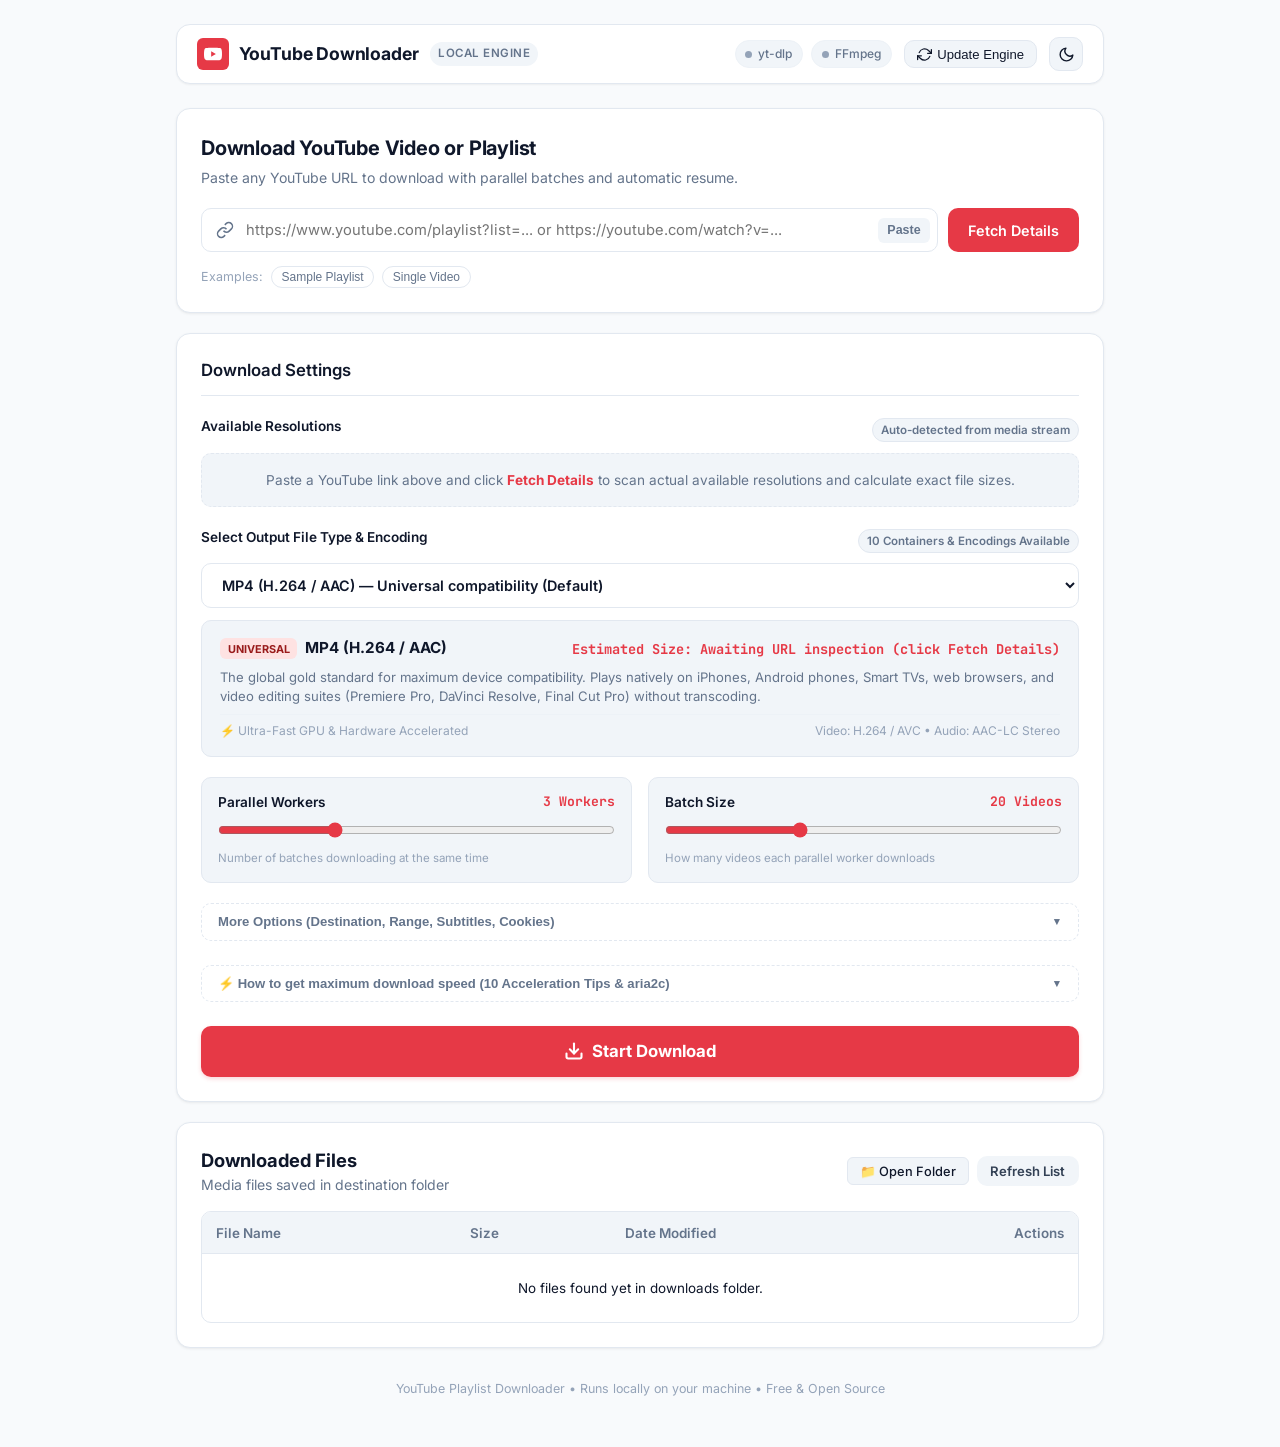
==== static/index.html @ ac8418f1 "feat: add desktop launcher, Windows & Linux packaging, and GitHub Actions multi-platform CI/CD" ====
<!DOCTYPE html>
<html lang="en" data-theme="light">
<head>
  <meta charset="UTF-8">
  <meta name="viewport" content="width=device-width, initial-scale=1.0">
  <title>YouTube Downloader</title>
  <link rel="preconnect" href="https://fonts.googleapis.com">
  <link rel="preconnect" href="https://fonts.gstatic.com" crossorigin>
  <link href="https://fonts.googleapis.com/css2?family=Inter:wght@400;500;600;700&family=JetBrains+Mono:wght@400;500&display=swap" rel="stylesheet">
  <link rel="stylesheet" href="/static/style.css">
  <link rel="icon" type="image/png" href="/static/icon.png">
</head>
<body>
  <div class="site-wrapper">
    <!-- Clean Header -->
    <header class="top-nav">
      <div class="nav-left">
        <a href="/" class="brand-link">
          <span class="brand-badge">
            <svg viewBox="0 0 24 24" width="18" height="18" fill="currentColor">
              <path d="M23.498 6.186a3.016 3.016 0 0 0-2.122-2.136C19.505 3.545 12 3.545 12 3.545s-7.505 0-9.377.505A3.017 3.017 0 0 0 .502 6.186C0 8.07 0 12 0 12s0 3.93.502 5.814a3.016 3.016 0 0 0 2.122 2.136c1.871.505 9.376.505 9.376.505s7.505 0 9.377-.505a3.015 3.015 0 0 0 2.122-2.136C24 15.93 24 12 24 12s0-3.93-.502-5.814zM9.545 15.568V8.432L15.818 12l-6.273 3.568z"/>
            </svg>
          </span>
          <span class="brand-name">YouTube Downloader</span>
        </a>
        <span class="app-tag">Local Engine</span>
      </div>

      <div class="nav-right">
        <!-- Diagnostic Status Badges -->
        <div class="status-group">
          <div class="status-chip" id="ytdlp-chip" title="yt-dlp Engine Status">
            <span class="chip-dot dot-gray" id="ytdlp-dot"></span>
            <span id="ytdlp-label">yt-dlp</span>
          </div>
          <div class="status-chip" id="ffmpeg-chip" title="FFmpeg Media Merger Status">
            <span class="chip-dot dot-gray" id="ffmpeg-dot"></span>
            <span id="ffmpeg-label">FFmpeg</span>
          </div>
          <div class="status-chip hidden" id="aria2c-chip" title="aria2c Multi-connection Turbo Downloader">
            <span class="chip-dot dot-green"></span>
            <span>aria2c Turbo</span>
          </div>
        </div>

        <!-- Engine Update Tool -->
        <button type="button" class="tool-btn" id="btn-update-ytdlp" onclick="updateYtDlpEngine()" title="Update yt-dlp to latest version">
          <svg width="15" height="15" viewBox="0 0 24 24" fill="none" stroke="currentColor" stroke-width="2" stroke-linecap="round" stroke-linejoin="round">
            <polyline points="23 4 23 10 17 10"></polyline>
            <polyline points="1 20 1 14 7 14"></polyline>
            <path d="M3.51 9a9 9 0 0 1 14.85-3.36L23 10M1 14l4.64 4.36A9 9 0 0 0 20.49 15"></path>
          </svg>
          <span class="tool-btn-text">Update Engine</span>
        </button>

        <!-- Light/Dark Mode Toggle -->
        <button type="button" class="theme-toggle-btn" id="theme-toggle" title="Toggle Light/Dark Theme" aria-label="Toggle theme">
          <svg class="theme-icon icon-sun" viewBox="0 0 24 24" fill="none" stroke="currentColor" stroke-width="2" stroke-linecap="round" stroke-linejoin="round">
            <circle cx="12" cy="12" r="5"></circle>
            <line x1="12" y1="1" x2="12" y2="3"></line>
            <line x1="12" y1="21" x2="12" y2="23"></line>
            <line x1="4.22" y1="4.22" x2="5.64" y2="5.64"></line>
            <line x1="18.36" y1="18.36" x2="19.78" y2="19.78"></line>
            <line x1="1" y1="12" x2="3" y2="12"></line>
            <line x1="21" y1="12" x2="23" y2="12"></line>
            <line x1="4.22" y1="19.78" x2="5.64" y2="18.36"></line>
            <line x1="18.36" y1="5.64" x2="19.78" y2="4.22"></line>
          </svg>
          <svg class="theme-icon icon-moon" viewBox="0 0 24 24" fill="none" stroke="currentColor" stroke-width="2" stroke-linecap="round" stroke-linejoin="round">
            <path d="M21 12.79A9 9 0 1 1 11.21 3 7 7 0 0 0 21 12.79z"></path>
          </svg>
        </button>
      </div>
    </header>

    <!-- Main Content Area -->
    <main class="page-container">
      
      <!-- 1. URL Input Box -->
      <section class="panel url-panel">
        <div class="panel-header-simple">
          <h2>Download YouTube Video or Playlist</h2>
          <p class="panel-desc">Paste any YouTube URL to download with parallel batches and automatic resume.</p>
        </div>

        <form id="url-form" onsubmit="event.preventDefault(); inspectUrl();">
          <div class="input-bar">
            <div class="input-inner">
              <span class="url-symbol">
                <svg width="18" height="18" viewBox="0 0 24 24" fill="none" stroke="currentColor" stroke-width="2">
                  <path d="M10 13a5 5 0 0 0 7.54.54l3-3a5 5 0 0 0-7.07-7.07l-1.72 1.71"/>
                  <path d="M14 11a5 5 0 0 0-7.54-.54l-3 3a5 5 0 0 0 7.07 7.07l1.71-1.71"/>
                </svg>
              </span>
              <input 
                type="url" 
                id="url-input" 
                placeholder="https://www.youtube.com/playlist?list=... or https://youtube.com/watch?v=..." 
                required 
                autocomplete="off"
              />
              <button type="button" class="action-subtle-btn" onclick="pasteClipboard()" title="Paste from clipboard">
                Paste
              </button>
            </div>
            <button type="submit" class="btn btn-primary" id="btn-inspect">
              <span id="inspect-label">Fetch Details</span>
              <div class="spinner hidden" id="inspect-spinner"></div>
            </button>
          </div>
        </form>

        <div class="demo-samples">
          <span class="samples-label">Examples:</span>
          <button type="button" class="sample-chip" onclick="setDemoUrl('playlist')">Sample Playlist</button>
          <button type="button" class="sample-chip" onclick="setDemoUrl('single')">Single Video</button>
        </div>
      </section>

      <!-- 2. Media Preview Card (Shows once inspected) -->
      <section class="panel preview-panel hidden" id="preview-panel">
        <div class="preview-layout">
          <div class="thumb-container">
            <img id="preview-thumb" src="" alt="Thumbnail" />
            <span class="badge-type" id="preview-type-badge">Playlist</span>
          </div>
          <div class="preview-info">
            <h3 id="preview-title" class="preview-title">Video Title</h3>
            <div class="preview-metadata-row">
              <span class="meta-pill" id="preview-channel">Channel Name</span>
              <span class="meta-pill" id="preview-count">0 Videos</span>
              <span class="meta-pill hidden" id="preview-duration">Duration</span>
              <span class="meta-pill hidden" id="preview-chapters">Chapters</span>
            </div>

            <!-- Expandable list of videos with checkbox selection -->
            <div class="videos-accordion">
              <button type="button" class="accordion-header-btn" onclick="toggleAccordion('videos-preview-list')">
                <span id="accordion-title-count">View & Select Videos in this Playlist</span>
                <span class="accordion-arrow">▼</span>
              </button>
              <div class="accordion-body hidden" id="videos-preview-list">
                <div class="playlist-select-controls" id="playlist-select-controls">
                  <span class="select-summary-label" id="selected-items-summary">All videos selected</span>
                  <div class="select-btn-group">
                    <button type="button" class="btn-text-action" onclick="toggleAllPlaylistCheckboxes(true)">Select All</button>
                    <button type="button" class="btn-text-action" onclick="toggleAllPlaylistCheckboxes(false)">Deselect All</button>
                  </div>
                </div>
                <div class="playlist-items-scrollbox">
                  <ul class="playlist-items-ul" id="playlist-items-ol">
                    <!-- Injected via JS -->
                  </ul>
                </div>
              </div>
            </div>
          </div>
        </div>
      </section>

      <!-- 3. Download Configuration Panel -->
      <section class="panel config-panel" id="config-panel">
        <div class="panel-section-title">
          <h3>Download Settings</h3>
        </div>

        <!-- Dynamic Quality & Resolution Selector -->
        <div class="setting-group">
          <div class="setting-label-row">
            <label class="setting-label">Available Resolutions</label>
            <span class="badge-hint" id="res-status-hint">Auto-detected from media stream</span>
          </div>
          <div class="quality-selector" id="quality-selector">
            <div class="quality-waiting-box" id="quality-waiting-box">
              <span>Paste a YouTube link above and click <strong>Fetch Details</strong> to scan actual available resolutions and calculate exact file sizes.</span>
            </div>
          </div>
        </div>

        <!-- Output File Type & Encoding Dropdown -->
        <div class="setting-group">
          <div class="setting-label-row">
            <label class="setting-label" for="container-select">Select Output File Type & Encoding</label>
            <span class="badge-hint">10 Containers & Encodings Available</span>
          </div>
          <div class="select-wrapper">
            <select id="container-select" onchange="handleContainerChange(this.value)">
              <optgroup label="🎬 Video Containers & Encodings">
                <option value="mp4-h264" selected>MP4 (H.264 / AAC) — Universal compatibility (Default)</option>
                <option value="mp4-av1">MP4 (AV1 / AAC) — Next-Gen, 30% smaller, ultra-efficient</option>
                <option value="mkv">MKV (Matroska) — Preserves all codecs, multi-track & subtitles</option>
                <option value="webm">WebM (VP9 / Opus) — Google open web standard</option>
                <option value="mov">MOV (Apple QuickTime) — macOS & ProRes compatible</option>
              </optgroup>
              <optgroup label="🎵 Audio-Only Formats">
                <option value="mp3">MP3 (MPEG-1 Audio Layer III, up to 320 kbps) — Universal audio</option>
                <option value="m4a">M4A (AAC Audio) — Apple high fidelity, compact size</option>
                <option value="opus">OPUS (Ogg Opus) — Superior streaming audio per bit</option>
                <option value="flac">FLAC (Lossless) — Studio quality bit-perfect compression</option>
                <option value="wav">WAV (PCM Uncompressed) — Raw uncompressed audio master</option>
              </optgroup>
            </select>
          </div>

          <!-- Interactive Hover / Format Details Card -->
          <div class="format-inspector-card" id="format-inspector-card">
            <div class="format-card-header">
              <div class="format-title-group">
                <span class="format-badge-pill" id="fmt-badge">Universal</span>
                <h4 id="fmt-title">MP4 (H.264 / AAC)</h4>
              </div>
              <div class="fmt-size-highlight" id="fmt-size-est">Estimated Size: Awaiting URL inspection</div>
            </div>
            <p class="format-card-desc" id="fmt-desc">
              Most widely compatible video format. Plays on every phone, tablet, Smart TV, browser, and video editing software like Premiere Pro and DaVinci Resolve.
            </p>
            <div class="format-card-footer">
              <span id="fmt-speed">⚡ Fastest hardware decoding</span>
              <span id="fmt-codecs">Video: H.264 / AVC • Audio: AAC Stereo</span>
            </div>
          </div>
        </div>

        <!-- Concurrency & Batch Sliders -->
        <div class="grid-two-cols">
          <div class="setting-card">
            <div class="card-head-row">
              <label for="workers-slider">Parallel Workers</label>
              <span class="value-highlight" id="workers-count-label">3 Workers</span>
            </div>
            <input type="range" id="workers-slider" min="1" max="8" value="3" oninput="handleSliderChange('workers', this.value)" />
            <p class="field-hint">Number of batches downloading at the same time</p>
          </div>

          <div class="setting-card">
            <div class="card-head-row">
              <label for="chunk-slider">Batch Size</label>
              <span class="value-highlight" id="chunk-count-label">20 Videos</span>
            </div>
            <input type="range" id="chunk-slider" min="5" max="50" step="5" value="20" oninput="handleSliderChange('chunk', this.value)" />
            <p class="field-hint">How many videos each parallel worker downloads</p>
          </div>
        </div>

        <!-- Advanced Options Toggle -->
        <div class="advanced-section">
          <button type="button" class="advanced-toggle-btn" onclick="toggleAccordion('advanced-drawer')">
            <span>More Options (Destination, Range, Subtitles, Cookies)</span>
            <span class="accordion-arrow">▼</span>
          </button>

          <div class="advanced-drawer hidden" id="advanced-drawer">
            <div class="fields-grid">
              <div class="field-item full-width">
                <label for="dest-folder">Download Folder</label>
                <input type="text" id="dest-folder" value="./downloads" />
              </div>

              <div class="field-item">
                <label for="item-start">Start Video Index</label>
                <input type="number" id="item-start" min="1" value="1" />
              </div>

              <div class="field-item">
                <label for="item-end">End Video Index (Optional)</label>
                <input type="number" id="item-end" placeholder="Leave empty for all" min="1" />
              </div>

              <div class="field-item full-width">
                <label for="browser-cookies">Use Browser Cookies</label>
                <select id="browser-cookies">
                  <option value="">None (Public videos — Default)</option>
                </select>
                <small class="field-hint">Auto-detects active browser cookies. If your browser database is locked, close the browser or place a <code>cookies.txt</code> in the project folder.</small>
              </div>

              <div class="checkboxes-group full-width">
                <label class="custom-checkbox">
                  <input type="checkbox" id="chk-resume" checked />
                  <span>Skip Already Downloaded Files (Uncheck to force re-downloading)</span>
                </label>
                <label class="custom-checkbox">
                  <input type="checkbox" id="chk-chapters" checked />
                  <span>Embed YouTube Timestamps & Chapter Markers (Playable in VLC, MPV, etc.)</span>
                </label>
                <label class="custom-checkbox">
                  <input type="checkbox" id="chk-subs" />
                  <span>Download Subtitles</span>
                </label>
                <label class="custom-checkbox">
                  <input type="checkbox" id="chk-thumb" />
                  <span>Embed Thumbnail Artwork</span>
                </label>
                <label class="custom-checkbox">
                  <input type="checkbox" id="chk-sponsorblock" />
                  <span>SponsorBlock: Remove Sponsors, Intros & Outros (Clean Videos)</span>
                </label>
                <p class="field-hint" style="margin-top: 0.5rem; color: var(--text-muted);">
                  ⚡ <strong>Turbo Streaming:</strong> Uses 16 parallel fragments and 10MB chunking to bypass YouTube speed throttling. If stopped mid-download, partial videos are automatically repaired so you can watch them immediately!
                </p>
              </div>
            </div>
          </div>
        </div>

        <!-- Speed Optimization Tips Accordion -->
        <div class="advanced-section">
          <button type="button" class="advanced-toggle-btn" onclick="toggleAccordion('speed-guide-drawer')">
            <span>⚡ How to get maximum download speed (10 Acceleration Tips & aria2c)</span>
            <span class="accordion-arrow">▼</span>
          </button>
          <div class="advanced-drawer hidden" id="speed-guide-drawer">
            <div class="speed-tips-box">
              <div class="tip-item">
                <span class="tip-num">1</span>
                <div>
                  <strong>10MB Chunk Streaming (Enabled by Default)</strong>
                  <p>Requests YouTube video streams in 10MB bursts. This bypasses YouTube's server-side player rate-limiting on large files.</p>
                </div>
              </div>
              <div class="tip-item">
                <span class="tip-num">2</span>
                <div>
                  <strong>16 Concurrent Fragment Connections (Enabled)</strong>
                  <p>For single videos, downloads 16 video/audio segments in parallel across multiple threads for maximum speed.</p>
                </div>
              </div>
              <div class="tip-item">
                <span class="tip-num">3</span>
                <div>
                  <strong>Install aria2 Multi-Connection Downloader (Ultimate Speed)</strong>
                  <p>Install <code>aria2</code> (<code>winget install aria2</code> on Windows or <code>sudo apt install aria2</code> on Linux). The downloader will automatically open 16 parallel TCP connections per file to saturate your full ISP bandwidth!</p>
                </div>
              </div>
              <div class="tip-item">
                <span class="tip-num">4</span>
                <div>
                  <strong>Increase Parallel Workers for Playlists</strong>
                  <p>Use the <em>Parallel Workers</em> slider (set to 4 or 6) so multiple videos download simultaneously.</p>
                </div>
              </div>
              <div class="tip-item">
                <span class="tip-num">5</span>
                <div>
                  <strong>Use Browser Cookies</strong>
                  <p>Select your browser (Chrome, Firefox, Brave) in <em>More Options</em>. Authenticated YouTube sessions are served from Google's high-priority edge cache nodes.</p>
                </div>
              </div>
              <div class="tip-item">
                <span class="tip-num">6</span>
                <div>
                  <strong>16MB Memory Socket Buffer (Active)</strong>
                  <p>Caches downloaded chunks in RAM to prevent disk write stalls on 100Mbps - 1Gbps connections.</p>
                </div>
              </div>
            </div>
          </div>
        </div>

        <!-- Big Download Button -->
        <div class="download-action-bar">
          <button type="button" class="btn btn-download-main" id="btn-start" onclick="startDownload()">
            <svg width="20" height="20" viewBox="0 0 24 24" fill="none" stroke="currentColor" stroke-width="2.5" stroke-linecap="round" stroke-linejoin="round">
              <path d="M21 15v4a2 2 0 0 1-2 2H5a2 2 0 0 1-2-2v-4"/>
              <polyline points="7 10 12 15 17 10"/>
              <line x1="12" y1="15" x2="12" y2="3"/>
            </svg>
            <span>Start Download</span>
          </button>
        </div>
      </section>

      <!-- 4. Active Download Dashboard (Visible when downloading) -->
      <section class="panel dashboard-panel hidden" id="dashboard-panel">
        <div class="dashboard-header-row">
          <div>
            <div class="status-indicator-badge">
              <span class="status-indicator-dot" id="status-dot-active"></span>
              <span id="active-job-status">DOWNLOADING</span>
            </div>
            <h3 id="active-job-title" class="active-title">Downloading Media</h3>
          </div>
          <div>
            <button type="button" class="btn btn-stop" id="btn-cancel" onclick="cancelDownload()">
              Stop Download
            </button>
          </div>
        </div>

        <!-- Main Progress Bar & Metrics -->
        <div class="progress-container">
          <div class="progress-track">
            <div class="progress-fill" id="job-progress-fill" style="width: 0%"></div>
          </div>
          <div class="progress-info-row">
            <span id="job-pct-label" class="bold-text">0% Completed</span>
            <span id="job-batches-label">0 of 0 Batches finished</span>
            <span id="job-time-label">Elapsed: 0s</span>
          </div>

          <!-- Granular Live Speed & ETA Metrics -->
          <div class="live-metrics-row" id="live-metrics-row">
            <div class="metric-card">
              <span class="metric-title">Download Speed</span>
              <span class="metric-val" id="metric-speed">-- MiB/s</span>
            </div>
            <div class="metric-card">
              <span class="metric-title">Estimated Time</span>
              <span class="metric-val" id="metric-eta">--:--</span>
            </div>
            <div class="metric-card">
              <span class="metric-title">Size Progress</span>
              <span class="metric-val" id="metric-size">-- / --</span>
            </div>
            <div class="metric-card">
              <span class="metric-title">Queue Status</span>
              <span class="metric-val" id="metric-queue">Active Job</span>
            </div>
          </div>
        </div>

        <!-- Download Queue Section -->
        <div class="queue-section hidden" id="queue-section">
          <div class="queue-header-row">
            <h4 class="sub-heading">Download Queue (<span id="queue-count-num">0</span> Pending)</h4>
          </div>
          <div class="queue-list" id="queue-list">
            <!-- Queued items injected here -->
          </div>
        </div>

        <!-- Batch Cards -->
        <div class="batches-section">
          <h4 class="sub-heading">Batch Jobs</h4>
          <div class="batches-list" id="batches-list">
            <!-- Dynamically populated -->
          </div>
        </div>

        <!-- Collapsible Terminal Console -->
        <div class="terminal-drawer">
          <div class="terminal-bar">
            <span class="terminal-label">Live Download Output</span>
            <div class="terminal-btn-group">
              <button type="button" class="terminal-action-btn" onclick="clearTerminal()">Clear</button>
              <button type="button" class="terminal-action-btn" onclick="copyTerminal()">Copy Logs</button>
            </div>
          </div>
          <div class="terminal-box" id="terminal-box">
            <div class="log-row text-muted">[Waiting for process output...]</div>
          </div>
        </div>
      </section>

      <!-- 5. Downloaded Files Library -->
      <section class="panel files-panel">
        <div class="panel-header-with-action">
          <div>
            <h3>Downloaded Files</h3>
            <p class="panel-desc">Media files saved in destination folder</p>
          </div>
          <div class="btn-group-header">
            <button type="button" class="btn btn-secondary-sm" onclick="openContainingFolder()" title="Open destination folder in OS file explorer">
              📁 Open Folder
            </button>
            <button type="button" class="btn btn-subtle" onclick="fetchFilesList()">
              Refresh List
            </button>
          </div>
        </div>

        <div class="table-scroller">
          <table class="simple-table">
            <thead>
              <tr>
                <th>File Name</th>
                <th>Size</th>
                <th>Date Modified</th>
                <th style="text-align: right; width: 140px;">Actions</th>
              </tr>
            </thead>
            <tbody id="files-list-tbody">
              <tr>
                <td colspan="4" class="table-empty-row">No files found yet in downloads folder.</td>
              </tr>
            </tbody>
          </table>
        </div>
      </section>

    </main>

    <!-- Clean Footer -->
    <footer class="site-footer">
      <p>YouTube Playlist Downloader • Runs locally on your machine • Free & Open Source</p>
    </footer>
  </div>

  <!-- In-Browser HTML5 Video & Audio Player Modal -->
  <div class="modal-backdrop hidden" id="media-modal" onclick="handleBackdropClick(event)">
    <div class="modal-card" onclick="event.stopPropagation()">
      <div class="modal-header">
        <div class="modal-title-group">
          <span class="modal-badge" id="modal-media-badge">VIDEO</span>
          <h3 id="modal-media-title" class="modal-title">Media Title</h3>
        </div>
        <button type="button" class="modal-close-btn" onclick="closeMediaModal()" title="Close player">&times;</button>
      </div>
      <div class="modal-body">
        <div class="player-container" id="player-container">
          <video id="modal-video-player" controls preload="metadata" playsinline class="media-element"></video>
          <audio id="modal-audio-player" controls preload="metadata" class="media-element hidden"></audio>
        </div>
      </div>
      <div class="modal-footer">
        <div class="speed-control-group">
          <span class="speed-label">Speed:</span>
          <button type="button" class="speed-btn" data-speed="0.75" onclick="setPlaybackSpeed(0.75)">0.75x</button>
          <button type="button" class="speed-btn active" data-speed="1.0" onclick="setPlaybackSpeed(1.0)">1.0x</button>
          <button type="button" class="speed-btn" data-speed="1.25" onclick="setPlaybackSpeed(1.25)">1.25x</button>
          <button type="button" class="speed-btn" data-speed="1.5" onclick="setPlaybackSpeed(1.5)">1.5x</button>
          <button type="button" class="speed-btn" data-speed="2.0" onclick="setPlaybackSpeed(2.0)">2.0x</button>
        </div>
        <div class="modal-actions-right">
          <a id="modal-download-direct" href="#" download class="btn btn-secondary-sm">Direct Download</a>
          <button type="button" class="btn btn-subtle" onclick="closeMediaModal()">Close</button>
        </div>
      </div>
    </div>
  </div>

  <!-- Notification Toast -->
  <div class="toast-popup hidden" id="toast-popup">
    <span id="toast-text">Message</span>
  </div>

  <script src="/static/app.js"></script>
</body>
</html>
---- static/style.css ----
/* ==============================================================================
   Variables & Theme Definitions (Light & Dark)
   ============================================================================== */

:root {
  /* Common Brand Colors */
  --brand: #e63946;
  --brand-hover: #d62828;
  --brand-active: #ba181b;
  --brand-light: #fee2e2;
  --brand-text: #991b1b;

  --success: #10b981;
  --success-bg: #ecfdf5;
  --warning: #f59e0b;
  --warning-bg: #fffbeb;
  --danger: #ef4444;
  --danger-bg: #fef2f2;
  --info: #3b82f6;

  --radius-sm: 6px;
  --radius-md: 10px;
  --radius-lg: 14px;
  --radius-full: 9999px;

  --font-sans: 'Inter', -apple-system, BlinkMacSystemFont, "Segoe UI", Roboto, sans-serif;
  --font-mono: 'JetBrains Mono', "SFMono-Regular", Consolas, monospace;

  --transition-theme: background-color 0.2s ease, border-color 0.2s ease, color 0.2s ease;
}

/* Light Theme (Default) */
:root, [data-theme="light"] {
  --bg-page: #f8fafc;
  --bg-panel: #ffffff;
  --bg-subtle: #f1f5f9;
  --bg-input: #ffffff;
  --border: #e2e8f0;
  --border-subtle: #edf2f7;
  --border-focus: #cbd5e1;

  --text-main: #0f172a;
  --text-muted: #64748b;
  --text-light: #94a3b8;

  --shadow-sm: 0 1px 2px 0 rgba(0, 0, 0, 0.05);
  --shadow-card: 0 1px 3px 0 rgba(0, 0, 0, 0.06), 0 1px 2px -1px rgba(0, 0, 0, 0.04);
  --shadow-hover: 0 4px 6px -1px rgba(0, 0, 0, 0.08), 0 2px 4px -2px rgba(0, 0, 0, 0.04);

  --btn-subtle-bg: #f1f5f9;
  --btn-subtle-hover: #e2e8f0;
  --btn-subtle-text: #334155;

  --terminal-bg: #0f172a;
  --terminal-header-bg: #1e293b;
  --terminal-text: #f1f5f9;
  --terminal-border: #334155;

  --badge-bg: #fee2e2;
  --badge-text: #b91c1c;
}

/* Dark Theme */
[data-theme="dark"] {
  --bg-page: #0b0f19;
  --bg-panel: #131b2e;
  --bg-subtle: #1a243c;
  --bg-input: #0b0f19;
  --border: #23304c;
  --border-subtle: #1c273e;
  --border-focus: #3b4d6e;

  --text-main: #f8fafc;
  --text-muted: #94a3b8;
  --text-light: #64748b;

  --shadow-sm: 0 1px 2px 0 rgba(0, 0, 0, 0.3);
  --shadow-card: 0 2px 5px 0 rgba(0, 0, 0, 0.3);
  --shadow-hover: 0 6px 12px 0 rgba(0, 0, 0, 0.4);

  --btn-subtle-bg: #1a243c;
  --btn-subtle-hover: #23304c;
  --btn-subtle-text: #cbd5e1;

  --terminal-bg: #060912;
  --terminal-header-bg: #0f1524;
  --terminal-text: #e2e8f0;
  --terminal-border: #1a243c;

  --badge-bg: rgba(230, 57, 70, 0.15);
  --badge-text: #fca5a5;
}

/* ==============================================================================
   Base Resets
   ============================================================================== */

* {
  box-sizing: border-box;
  margin: 0;
  padding: 0;
}

body {
  font-family: var(--font-sans);
  background-color: var(--bg-page);
  color: var(--text-main);
  line-height: 1.5;
  -webkit-font-smoothing: antialiased;
  transition: var(--transition-theme);
  min-height: 100vh;
}

.site-wrapper {
  max-width: 960px;
  margin: 0 auto;
  padding: 1.5rem 1rem 3rem;
  display: flex;
  flex-direction: column;
  gap: 1.5rem;
}

/* ==============================================================================
   Top Navigation
   ============================================================================== */

.top-nav {
  display: flex;
  align-items: center;
  justify-content: space-between;
  padding: 0.75rem 1.25rem;
  background-color: var(--bg-panel);
  border: 1px solid var(--border);
  border-radius: var(--radius-lg);
  box-shadow: var(--shadow-sm);
  transition: var(--transition-theme);
  flex-wrap: wrap;
  gap: 0.75rem;
}

.nav-left {
  display: flex;
  align-items: center;
  gap: 0.75rem;
}

.brand-link {
  display: flex;
  align-items: center;
  gap: 0.6rem;
  text-decoration: none;
  color: var(--text-main);
}

.brand-badge {
  display: flex;
  align-items: center;
  justify-content: center;
  width: 32px;
  height: 32px;
  background-color: var(--brand);
  color: #ffffff;
  border-radius: var(--radius-sm);
}

.brand-name {
  font-size: 1.1rem;
  font-weight: 700;
  letter-spacing: -0.01em;
}

.app-tag {
  font-size: 0.72rem;
  font-weight: 600;
  text-transform: uppercase;
  letter-spacing: 0.04em;
  padding: 0.2rem 0.5rem;
  background-color: var(--bg-subtle);
  color: var(--text-muted);
  border-radius: var(--radius-full);
}

.nav-right {
  display: flex;
  align-items: center;
  gap: 0.75rem;
}

.status-group {
  display: flex;
  gap: 0.5rem;
}

.status-chip {
  display: flex;
  align-items: center;
  gap: 0.4rem;
  font-size: 0.75rem;
  font-weight: 500;
  padding: 0.25rem 0.6rem;
  background-color: var(--bg-subtle);
  border: 1px solid var(--border-subtle);
  border-radius: var(--radius-full);
  color: var(--text-muted);
}

.chip-dot {
  width: 7px;
  height: 7px;
  border-radius: 50%;
}
.dot-green { background-color: var(--success); }
.dot-orange { background-color: var(--warning); }
.dot-gray { background-color: var(--text-light); }

/* Theme Toggle Button */
.theme-toggle-btn {
  background-color: var(--bg-subtle);
  border: 1px solid var(--border);
  color: var(--text-main);
  width: 34px;
  height: 34px;
  border-radius: var(--radius-md);
  display: flex;
  align-items: center;
  justify-content: center;
  cursor: pointer;
  transition: all 0.15s ease;
}

.theme-toggle-btn:hover {
  background-color: var(--border);
}

.theme-icon {
  width: 17px;
  height: 17px;
}

/* Light/Dark Toggle icon display rules */
[data-theme="light"] .icon-sun { display: none; }
[data-theme="light"] .icon-moon { display: block; }

[data-theme="dark"] .icon-sun { display: block; }
[data-theme="dark"] .icon-moon { display: none; }

/* ==============================================================================
   Panels & Containers
   ============================================================================== */

.page-container {
  display: flex;
  flex-direction: column;
  gap: 1.25rem;
}

.panel {
  background-color: var(--bg-panel);
  border: 1px solid var(--border);
  border-radius: var(--radius-lg);
  padding: 1.5rem;
  box-shadow: var(--shadow-card);
  transition: var(--transition-theme);
}

.panel-header-simple h2 {
  font-size: 1.25rem;
  font-weight: 700;
  letter-spacing: -0.01em;
  margin-bottom: 0.25rem;
}

.panel-desc {
  font-size: 0.88rem;
  color: var(--text-muted);
}

.panel-section-title {
  margin-bottom: 1.25rem;
  border-bottom: 1px solid var(--border);
  padding-bottom: 0.75rem;
}

.panel-section-title h3 {
  font-size: 1.05rem;
  font-weight: 600;
}

/* ==============================================================================
   Input Bar & Controls
   ============================================================================== */

.input-bar {
  display: flex;
  gap: 0.65rem;
  margin-top: 1.25rem;
  flex-wrap: wrap;
}

.input-inner {
  flex: 1;
  min-width: 280px;
  display: flex;
  align-items: center;
  position: relative;
  background-color: var(--bg-input);
  border: 1px solid var(--border);
  border-radius: var(--radius-md);
  transition: border-color 0.15s ease, box-shadow 0.15s ease;
}

.input-inner:focus-within {
  border-color: var(--brand);
  box-shadow: 0 0 0 3px rgba(230, 57, 70, 0.15);
}

.url-symbol {
  padding-left: 0.85rem;
  color: var(--text-muted);
  display: flex;
  align-items: center;
}

.input-inner input {
  flex: 1;
  border: none;
  background: transparent;
  padding: 0.75rem 0.75rem;
  font-size: 0.92rem;
  color: var(--text-main);
  outline: none;
  font-family: inherit;
}

.action-subtle-btn {
  background: transparent;
  border: none;
  padding: 0.35rem 0.6rem;
  margin-right: 0.4rem;
  font-size: 0.78rem;
  font-weight: 600;
  color: var(--text-muted);
  border-radius: var(--radius-sm);
  cursor: pointer;
  background-color: var(--bg-subtle);
}

.action-subtle-btn:hover {
  color: var(--text-main);
  background-color: var(--border);
}

/* Primary Buttons */
.btn {
  display: inline-flex;
  align-items: center;
  justify-content: center;
  gap: 0.5rem;
  font-family: inherit;
  font-weight: 600;
  font-size: 0.9rem;
  padding: 0.75rem 1.25rem;
  border-radius: var(--radius-md);
  border: none;
  cursor: pointer;
  transition: all 0.15s ease;
  text-decoration: none;
}

.btn-primary {
  background-color: var(--brand);
  color: #ffffff;
}

.btn-primary:hover {
  background-color: var(--brand-hover);
}

.btn-primary:active {
  background-color: var(--brand-active);
}

.btn-subtle {
  background-color: var(--btn-subtle-bg);
  color: var(--btn-subtle-text);
  font-size: 0.82rem;
  padding: 0.45rem 0.85rem;
}

.btn-subtle:hover {
  background-color: var(--btn-subtle-hover);
}

.btn-stop {
  background-color: var(--danger-bg);
  border: 1px solid rgba(239, 68, 68, 0.3);
  color: var(--danger);
  font-size: 0.85rem;
  padding: 0.45rem 0.9rem;
}

.btn-stop:hover {
  background-color: #fee2e2;
}

.btn-download-main {
  width: 100%;
  background-color: var(--brand);
  color: #ffffff;
  font-size: 1.05rem;
  font-weight: 700;
  padding: 0.95rem;
  border-radius: var(--radius-md);
  box-shadow: 0 2px 4px rgba(230, 57, 70, 0.2);
}

.btn-download-main:hover {
  background-color: var(--brand-hover);
  transform: translateY(-1px);
  box-shadow: 0 4px 8px rgba(230, 57, 70, 0.3);
}

.btn-download-main:active {
  transform: translateY(0);
}

.demo-samples {
  display: flex;
  align-items: center;
  gap: 0.5rem;
  margin-top: 0.85rem;
  flex-wrap: wrap;
}

.samples-label {
  font-size: 0.78rem;
  color: var(--text-light);
}

.sample-chip {
  background: transparent;
  border: 1px solid var(--border);
  padding: 0.2rem 0.6rem;
  border-radius: var(--radius-full);
  font-size: 0.75rem;
  color: var(--text-muted);
  cursor: pointer;
  transition: all 0.15s ease;
}

.sample-chip:hover {
  background-color: var(--bg-subtle);
  color: var(--text-main);
  border-color: var(--border-focus);
}

/* ==============================================================================
   Preview Panel
   ============================================================================== */

.preview-panel {
  border-color: var(--border-focus);
}

.preview-layout {
  display: flex;
  gap: 1.25rem;
  flex-wrap: wrap;
}

.thumb-container {
  width: 220px;
  height: 124px;
  border-radius: var(--radius-md);
  overflow: hidden;
  position: relative;
  background-color: var(--bg-subtle);
  flex-shrink: 0;
}

.thumb-container img {
  width: 100%;
  height: 100%;
  object-fit: cover;
}

.badge-type {
  position: absolute;
  top: 6px;
  left: 6px;
  background-color: rgba(0, 0, 0, 0.75);
  color: #ffffff;
  font-size: 0.68rem;
  font-weight: 700;
  text-transform: uppercase;
  padding: 0.15rem 0.45rem;
  border-radius: var(--radius-sm);
}

.preview-info {
  flex: 1;
  min-width: 260px;
  display: flex;
  flex-direction: column;
  justify-content: center;
  gap: 0.5rem;
}

.preview-title {
  font-size: 1.15rem;
  font-weight: 700;
  line-height: 1.35;
}

.preview-metadata-row {
  display: flex;
  gap: 0.6rem;
  flex-wrap: wrap;
}

.meta-pill {
  font-size: 0.8rem;
  font-weight: 500;
  background-color: var(--bg-subtle);
  color: var(--text-muted);
  padding: 0.2rem 0.6rem;
  border-radius: var(--radius-full);
}

.videos-accordion {
  margin-top: 0.5rem;
  border: 1px solid var(--border);
  border-radius: var(--radius-md);
  overflow: hidden;
}

.accordion-header-btn {
  width: 100%;
  background-color: var(--bg-subtle);
  border: none;
  padding: 0.5rem 0.85rem;
  font-size: 0.8rem;
  font-weight: 600;
  color: var(--text-muted);
  display: flex;
  justify-content: space-between;
  align-items: center;
  cursor: pointer;
}

.accordion-header-btn:hover {
  color: var(--text-main);
}

.accordion-arrow {
  font-size: 0.65rem;
  transition: transform 0.2s ease;
}

.accordion-header-btn.open .accordion-arrow {
  transform: rotate(180deg);
}

.accordion-body {
  padding: 0.75rem 1rem;
  max-height: 220px;
  overflow-y: auto;
  background-color: var(--bg-panel);
}

.playlist-items-ol {
  padding-left: 1.25rem;
  font-size: 0.82rem;
  color: var(--text-muted);
  display: flex;
  flex-direction: column;
  gap: 0.25rem;
}

/* ==============================================================================
   Quality Grid & Settings
   ============================================================================== */

.setting-group {
  margin-bottom: 1.25rem;
}

.setting-label {
  display: block;
  font-size: 0.85rem;
  font-weight: 600;
  margin-bottom: 0.5rem;
  color: var(--text-main);
}

.quality-selector {
  display: grid;
  grid-template-columns: repeat(auto-fill, minmax(115px, 1fr));
  gap: 0.6rem;
}

.quality-option {
  background-color: var(--bg-panel);
  border: 1px solid var(--border);
  border-radius: var(--radius-md);
  padding: 0.65rem 0.5rem;
  display: flex;
  flex-direction: column;
  align-items: center;
  justify-content: center;
  cursor: pointer;
  transition: all 0.15s ease;
  text-align: center;
}

.quality-option:hover {
  border-color: var(--border-focus);
  background-color: var(--bg-subtle);
}

.quality-option.active {
  border-color: var(--brand);
  background-color: var(--badge-bg);
}

.quality-option strong {
  font-size: 0.95rem;
  color: var(--text-main);
}

.quality-option.active strong {
  color: var(--brand-text);
}

.quality-option small {
  font-size: 0.7rem;
  color: var(--text-muted);
}

.segmented-control {
  display: flex;
  gap: 0.4rem;
  flex-wrap: wrap;
}

.segment-btn {
  background-color: var(--bg-subtle);
  border: 1px solid var(--border);
  padding: 0.4rem 0.9rem;
  border-radius: var(--radius-md);
  font-size: 0.82rem;
  font-weight: 500;
  color: var(--text-muted);
  cursor: pointer;
  transition: all 0.15s ease;
}

.segment-btn:hover {
  color: var(--text-main);
}

.segment-btn.active {
  background-color: var(--text-main);
  color: var(--bg-panel);
  border-color: var(--text-main);
}

/* Sliders */
.grid-two-cols {
  display: grid;
  grid-template-columns: repeat(auto-fit, minmax(240px, 1fr));
  gap: 1rem;
  margin-bottom: 1.25rem;
}

.setting-card {
  background-color: var(--bg-subtle);
  border: 1px solid var(--border);
  border-radius: var(--radius-md);
  padding: 0.9rem 1rem;
}

.card-head-row {
  display: flex;
  justify-content: space-between;
  align-items: center;
  margin-bottom: 0.5rem;
  font-size: 0.85rem;
  font-weight: 600;
}

.value-highlight {
  font-family: var(--font-mono);
  font-size: 0.82rem;
  color: var(--brand);
  font-weight: 700;
}

input[type="range"] {
  width: 100%;
  accent-color: var(--brand);
  cursor: pointer;
}

.field-hint {
  font-size: 0.72rem;
  color: var(--text-light);
  margin-top: 0.35rem;
}

/* Advanced Drawer */
.advanced-section {
  margin-bottom: 1.5rem;
}

.advanced-toggle-btn {
  background: transparent;
  border: 1px dashed var(--border);
  width: 100%;
  padding: 0.65rem 1rem;
  border-radius: var(--radius-md);
  font-size: 0.82rem;
  font-weight: 600;
  color: var(--text-muted);
  display: flex;
  justify-content: space-between;
  align-items: center;
  cursor: pointer;
  transition: all 0.15s ease;
}

.advanced-toggle-btn:hover {
  border-color: var(--border-focus);
  color: var(--text-main);
  background-color: var(--bg-subtle);
}

.advanced-drawer {
  padding: 1.25rem 0.25rem 0.5rem;
}

.fields-grid {
  display: grid;
  grid-template-columns: 1fr 1fr;
  gap: 0.85rem;
}

.full-width {
  grid-column: span 2;
}

.field-item label {
  display: block;
  font-size: 0.8rem;
  font-weight: 600;
  margin-bottom: 0.35rem;
  color: var(--text-main);
}

.field-item input, .field-item select {
  width: 100%;
  padding: 0.6rem 0.75rem;
  border: 1px solid var(--border);
  background-color: var(--bg-input);
  color: var(--text-main);
  border-radius: var(--radius-sm);
  font-size: 0.85rem;
  outline: none;
  font-family: inherit;
}

.field-item input:focus, .field-item select:focus {
  border-color: var(--brand);
}

.checkboxes-group {
  display: flex;
  flex-direction: column;
  gap: 0.5rem;
  margin-top: 0.5rem;
}

.custom-checkbox {
  display: flex;
  align-items: center;
  gap: 0.5rem;
  font-size: 0.82rem;
  color: var(--text-muted);
  cursor: pointer;
}

.custom-checkbox input {
  accent-color: var(--brand);
  width: 16px;
  height: 16px;
}

/* ==============================================================================
   Active Download Dashboard
   ============================================================================== */

.dashboard-panel {
  border-color: var(--brand);
}

.dashboard-header-row {
  display: flex;
  justify-content: space-between;
  align-items: center;
  flex-wrap: wrap;
  gap: 0.75rem;
  margin-bottom: 1.25rem;
}

.status-indicator-badge {
  display: inline-flex;
  align-items: center;
  gap: 0.4rem;
  font-size: 0.7rem;
  font-weight: 700;
  background-color: var(--success-bg);
  color: var(--success);
  padding: 0.2rem 0.5rem;
  border-radius: var(--radius-full);
  margin-bottom: 0.25rem;
}

.status-indicator-dot {
  width: 6px;
  height: 6px;
  border-radius: 50%;
  background-color: var(--success);
  animation: pulse-dot 1.2s infinite;
}

@keyframes pulse-dot {
  0%, 100% { opacity: 1; }
  50% { opacity: 0.3; }
}

.active-title {
  font-size: 1.15rem;
  font-weight: 700;
}

.progress-container {
  margin-bottom: 1.25rem;
}

.progress-track {
  width: 100%;
  height: 10px;
  background-color: var(--bg-subtle);
  border-radius: var(--radius-full);
  overflow: hidden;
}

.progress-fill {
  height: 100%;
  background-color: var(--brand);
  border-radius: var(--radius-full);
  transition: width 0.3s ease;
}

.progress-info-row {
  display: flex;
  justify-content: space-between;
  margin-top: 0.5rem;
  font-size: 0.82rem;
  color: var(--text-muted);
}

.bold-text {
  font-weight: 700;
  color: var(--text-main);
}

.sub-heading {
  font-size: 0.88rem;
  font-weight: 700;
  margin-bottom: 0.6rem;
  text-transform: uppercase;
  letter-spacing: 0.04em;
  color: var(--text-muted);
}

.batches-list {
  display: grid;
  grid-template-columns: repeat(auto-fill, minmax(180px, 1fr));
  gap: 0.65rem;
  margin-bottom: 1.25rem;
}

.batch-box {
  background-color: var(--bg-subtle);
  border: 1px solid var(--border);
  border-radius: var(--radius-md);
  padding: 0.65rem 0.85rem;
  display: flex;
  flex-direction: column;
  gap: 0.25rem;
}

.batch-box.RUNNING {
  border-color: var(--brand);
  background-color: var(--badge-bg);
}

.batch-box.COMPLETED {
  border-color: var(--success);
}

.batch-box.FAILED {
  border-color: var(--danger);
  background-color: var(--danger-bg);
}

.batch-row-head {
  display: flex;
  justify-content: space-between;
  align-items: center;
  font-size: 0.78rem;
  font-weight: 700;
}

.status-tag {
  font-size: 0.68rem;
  font-weight: 700;
  padding: 0.1rem 0.35rem;
  border-radius: var(--radius-sm);
}

.status-tag.PENDING { background-color: var(--border); color: var(--text-muted); }
.status-tag.RUNNING { background-color: var(--brand); color: #fff; }
.status-tag.COMPLETED { background-color: var(--success); color: #fff; }
.status-tag.FAILED { background-color: var(--danger); color: #fff; }

.batch-subtext {
  font-size: 0.72rem;
  color: var(--text-muted);
}

/* Terminal Drawer */
.terminal-drawer {
  background-color: var(--terminal-bg);
  border: 1px solid var(--terminal-border);
  border-radius: var(--radius-md);
  overflow: hidden;
}

.terminal-bar {
  background-color: var(--terminal-header-bg);
  padding: 0.45rem 0.85rem;
  display: flex;
  justify-content: space-between;
  align-items: center;
  border-bottom: 1px solid var(--terminal-border);
}

.terminal-label {
  font-size: 0.72rem;
  font-family: var(--font-mono);
  color: #94a3b8;
  font-weight: 600;
}

.terminal-btn-group {
  display: flex;
  gap: 0.4rem;
}

.terminal-action-btn {
  background: transparent;
  border: none;
  color: #cbd5e1;
  font-size: 0.7rem;
  cursor: pointer;
  padding: 0.15rem 0.4rem;
  border-radius: var(--radius-sm);
}

.terminal-action-btn:hover {
  background-color: rgba(255, 255, 255, 0.1);
  color: #ffffff;
}

.terminal-box {
  padding: 0.75rem 0.85rem;
  font-family: var(--font-mono);
  font-size: 0.75rem;
  line-height: 1.5;
  color: var(--terminal-text);
  max-height: 200px;
  overflow-y: auto;
  display: flex;
  flex-direction: column;
  gap: 0.15rem;
}

.log-row {
  word-break: break-all;
  white-space: pre-wrap;
}

.log-row.log-success { color: #86efac; }
.log-row.log-warn { color: #fde047; }
.log-row.log-error { color: #fca5a5; }

/* ==============================================================================
   Files Table
   ============================================================================== */

.panel-header-with-action {
  display: flex;
  justify-content: space-between;
  align-items: center;
  margin-bottom: 1rem;
}

.panel-header-with-action h3 {
  font-size: 1.15rem;
  font-weight: 700;
}

.table-scroller {
  overflow-x: auto;
  border: 1px solid var(--border);
  border-radius: var(--radius-md);
}

.simple-table {
  width: 100%;
  border-collapse: collapse;
  font-size: 0.84rem;
  text-align: left;
}

.simple-table th {
  background-color: var(--bg-subtle);
  padding: 0.65rem 0.85rem;
  font-weight: 600;
  color: var(--text-muted);
  border-bottom: 1px solid var(--border);
}

.simple-table td {
  padding: 0.65rem 0.85rem;
  border-bottom: 1px solid var(--border-subtle);
  color: var(--text-main);
}

.simple-table tr:last-child td {
  border-bottom: none;
}

.table-empty-row {
  text-align: center;
  color: var(--text-light);
  padding: 1.5rem !important;
}

/* ==============================================================================
   Footer & Toast
   ============================================================================== */

.site-footer {
  text-align: center;
  font-size: 0.78rem;
  color: var(--text-light);
  padding-top: 0.5rem;
}

.toast-popup {
  position: fixed;
  bottom: 1.5rem;
  right: 1.5rem;
  background-color: var(--text-main);
  color: var(--bg-panel);
  padding: 0.65rem 1.15rem;
  border-radius: var(--radius-md);
  font-size: 0.85rem;
  font-weight: 500;
  box-shadow: 0 4px 12px rgba(0, 0, 0, 0.15);
  z-index: 999;
}

/* Helpers */
.hidden { display: none !important; }
.text-muted { color: var(--text-muted); }

.spinner {
  width: 14px;
  height: 14px;
  border: 2px solid rgba(255, 255, 255, 0.4);
  border-top-color: #ffffff;
  border-radius: 50%;
  animation: rotate-spin 0.6s linear infinite;
}

@keyframes rotate-spin {
  to { transform: rotate(360deg); }
}

@media (max-width: 600px) {
  .fields-grid { grid-template-columns: 1fr; }
  .full-width { grid-column: span 1; }
  .thumb-container { width: 100%; height: 160px; }
}

/* ==============================================================================
   Dynamic Format Inspector, Resolution Pills & Speed Tips Styles
   ============================================================================== */

.setting-label-row {
  display: flex;
  justify-content: space-between;
  align-items: center;
  margin-bottom: 0.5rem;
}

.badge-hint {
  font-size: 0.72rem;
  font-weight: 600;
  color: var(--text-muted);
  background-color: var(--bg-subtle);
  border: 1px solid var(--border);
  padding: 0.15rem 0.5rem;
  border-radius: var(--radius-full);
}

.quality-waiting-box {
  grid-column: 1 / -1;
  background-color: var(--bg-subtle);
  border: 1px dashed var(--border);
  border-radius: var(--radius-md);
  padding: 1rem 1.25rem;
  font-size: 0.85rem;
  color: var(--text-muted);
  text-align: center;
}

.quality-waiting-box strong {
  color: var(--brand);
}

.quality-option {
  position: relative;
  min-height: 72px;
}

.quality-option .q-max-badge {
  position: absolute;
  top: 4px;
  right: 4px;
  background-color: var(--brand);
  color: #fff;
  font-size: 0.6rem;
  font-weight: 700;
  padding: 0.1rem 0.35rem;
  border-radius: var(--radius-sm);
  text-transform: uppercase;
}

.quality-option .q-size {
  font-family: var(--font-mono);
  font-size: 0.75rem;
  font-weight: 700;
  color: var(--brand);
  margin-top: 0.2rem;
}

.quality-option .q-codec {
  font-size: 0.68rem;
  color: var(--text-light);
}

/* Container Select */
.select-wrapper select {
  width: 100%;
  padding: 0.75rem 1rem;
  background-color: var(--bg-panel);
  border: 1px solid var(--border);
  border-radius: var(--radius-md);
  font-size: 0.9rem;
  font-weight: 600;
  color: var(--text-main);
  outline: none;
  cursor: pointer;
  font-family: inherit;
  transition: border-color 0.15s ease;
}

.select-wrapper select:focus {
  border-color: var(--brand);
}

/* Format Details / Hover Card */
.format-inspector-card {
  margin-top: 0.75rem;
  background-color: var(--bg-subtle);
  border: 1px solid var(--border);
  border-radius: var(--radius-md);
  padding: 1rem 1.15rem;
  display: flex;
  flex-direction: column;
  gap: 0.5rem;
  transition: var(--transition-theme);
}

.format-card-header {
  display: flex;
  justify-content: space-between;
  align-items: center;
  flex-wrap: wrap;
  gap: 0.5rem;
}

.format-title-group {
  display: flex;
  align-items: center;
  gap: 0.5rem;
}

.format-title-group h4 {
  font-size: 0.95rem;
  font-weight: 700;
}

.format-badge-pill {
  font-size: 0.68rem;
  font-weight: 700;
  padding: 0.15rem 0.45rem;
  border-radius: var(--radius-sm);
  background-color: var(--brand-light);
  color: var(--brand-text);
  text-transform: uppercase;
}

.fmt-size-highlight {
  font-family: var(--font-mono);
  font-size: 0.85rem;
  font-weight: 700;
  color: var(--brand);
}

.format-card-desc {
  font-size: 0.82rem;
  color: var(--text-muted);
  line-height: 1.45;
}

.format-card-footer {
  display: flex;
  justify-content: space-between;
  align-items: center;
  flex-wrap: wrap;
  gap: 0.5rem;
  font-size: 0.75rem;
  color: var(--text-light);
  border-top: 1px solid var(--border-subtle);
  padding-top: 0.4rem;
}

/* Speed Tips Drawer */
.speed-tips-box {
  display: flex;
  flex-direction: column;
  gap: 0.75rem;
}

.tip-item {
  display: flex;
  gap: 0.75rem;
  font-size: 0.82rem;
  line-height: 1.45;
}

.tip-num {
  display: flex;
  align-items: center;
  justify-content: center;
  width: 22px;
  height: 22px;
  border-radius: 50%;
  background-color: var(--brand-light);
  color: var(--brand-text);
  font-weight: 700;
  font-size: 0.72rem;
  flex-shrink: 0;
}

.tip-item strong {
  display: block;
  color: var(--text-main);
  margin-bottom: 0.15rem;
}

.tip-item p {
  color: var(--text-muted);
}

.tip-item code {
  background-color: var(--bg-page);
  border: 1px solid var(--border);
  padding: 0.1rem 0.35rem;
  border-radius: var(--radius-sm);
  font-family: var(--font-mono);
  font-size: 0.75rem;
  color: var(--brand);
}

/* ==============================================================================
   Tool Buttons, Playlist Selection & Queue Styling
   ============================================================================== */

.tool-btn {
  background-color: var(--bg-subtle);
  border: 1px solid var(--border);
  color: var(--text-main);
  padding: 0.35rem 0.75rem;
  border-radius: var(--radius-md);
  font-size: 0.82rem;
  font-weight: 500;
  cursor: pointer;
  display: inline-flex;
  align-items: center;
  gap: 0.35rem;
  transition: all 0.15s ease;
}

.tool-btn:hover {
  background-color: var(--border-subtle);
  border-color: var(--border-focus);
}

.btn-secondary-sm {
  background-color: var(--bg-subtle);
  border: 1px solid var(--border);
  color: var(--text-main);
  padding: 0.35rem 0.75rem;
  border-radius: var(--radius-sm);
  font-size: 0.8rem;
  font-weight: 500;
  cursor: pointer;
  text-decoration: none;
  display: inline-flex;
  align-items: center;
  gap: 0.35rem;
  transition: all 0.15s ease;
}

.btn-secondary-sm:hover {
  background-color: var(--btn-subtle-hover);
  border-color: var(--border-focus);
}

.btn-group-header {
  display: flex;
  align-items: center;
  gap: 0.5rem;
}

/* Playlist Checkbox Selection */
.playlist-select-controls {
  display: flex;
  justify-content: space-between;
  align-items: center;
  padding: 0.5rem 0.25rem 0.65rem;
  border-bottom: 1px solid var(--border-subtle);
  margin-bottom: 0.5rem;
  font-size: 0.8rem;
}

.select-summary-label {
  color: var(--text-muted);
  font-weight: 500;
}

.select-btn-group {
  display: flex;
  gap: 0.5rem;
}

.btn-text-action {
  background: none;
  border: none;
  color: var(--brand);
  font-size: 0.78rem;
  font-weight: 600;
  cursor: pointer;
  padding: 0.1rem 0.3rem;
  border-radius: var(--radius-sm);
  transition: opacity 0.15s ease;
}

.btn-text-action:hover {
  text-decoration: underline;
  opacity: 0.85;
}

.playlist-items-scrollbox {
  max-height: 240px;
  overflow-y: auto;
  padding-right: 0.25rem;
}

.playlist-items-ul {
  list-style: none;
  padding: 0;
  margin: 0;
  display: flex;
  flex-direction: column;
  gap: 0.35rem;
}

.playlist-item-row {
  display: flex;
  align-items: center;
  gap: 0.6rem;
  padding: 0.35rem 0.5rem;
  border-radius: var(--radius-sm);
  background-color: var(--bg-subtle);
  font-size: 0.82rem;
  color: var(--text-main);
  transition: background-color 0.15s ease;
}

.playlist-item-row:hover {
  background-color: var(--border-subtle);
}

.playlist-item-chk {
  cursor: pointer;
  width: 15px;
  height: 15px;
  accent-color: var(--brand);
}

.playlist-item-idx {
  font-size: 0.75rem;
  color: var(--text-light);
  font-family: var(--font-mono);
  min-width: 28px;
}

.playlist-item-title {
  white-space: nowrap;
  overflow: hidden;
  text-overflow: ellipsis;
  flex: 1;
}

/* Granular Live Metrics */
.live-metrics-row {
  display: grid;
  grid-template-columns: repeat(4, 1fr);
  gap: 0.75rem;
  margin-top: 1rem;
}

@media (max-width: 640px) {
  .live-metrics-row {
    grid-template-columns: repeat(2, 1fr);
  }
}

.metric-card {
  background-color: var(--bg-subtle);
  border: 1px solid var(--border);
  border-radius: var(--radius-md);
  padding: 0.6rem 0.85rem;
  display: flex;
  flex-direction: column;
  gap: 0.25rem;
}

.metric-title {
  font-size: 0.72rem;
  font-weight: 600;
  color: var(--text-muted);
  text-transform: uppercase;
  letter-spacing: 0.04em;
}

.metric-val {
  font-size: 0.95rem;
  font-weight: 700;
  color: var(--text-main);
  font-family: var(--font-mono);
}

/* Queue List Section */
.queue-section {
  margin-top: 1.25rem;
  padding-top: 1rem;
  border-top: 1px solid var(--border-subtle);
}

.queue-header-row {
  margin-bottom: 0.75rem;
}

.queue-list {
  display: flex;
  flex-direction: column;
  gap: 0.5rem;
}

.queue-card {
  display: flex;
  align-items: center;
  justify-content: space-between;
  background-color: var(--bg-subtle);
  border: 1px solid var(--border);
  border-radius: var(--radius-md);
  padding: 0.6rem 0.85rem;
  font-size: 0.85rem;
}

.queue-card-left {
  display: flex;
  align-items: center;
  gap: 0.6rem;
  overflow: hidden;
}

.queue-badge {
  background-color: var(--brand-light);
  color: var(--brand-text);
  font-size: 0.72rem;
  font-weight: 700;
  padding: 0.15rem 0.5rem;
  border-radius: var(--radius-full);
}

.queue-title {
  font-weight: 600;
  color: var(--text-main);
  white-space: nowrap;
  overflow: hidden;
  text-overflow: ellipsis;
}

.queue-del-btn {
  background: none;
  border: none;
  color: var(--danger);
  cursor: pointer;
  padding: 0.25rem 0.5rem;
  font-size: 0.8rem;
  border-radius: var(--radius-sm);
  transition: background-color 0.15s ease;
}

.queue-del-btn:hover {
  background-color: var(--danger-bg);
}

/* File Table Actions */
.btn-table-play {
  background-color: var(--brand-light);
  color: var(--brand-text);
  border: 1px solid transparent;
  padding: 0.25rem 0.55rem;
  border-radius: var(--radius-sm);
  font-size: 0.75rem;
  font-weight: 600;
  cursor: pointer;
  margin-right: 0.35rem;
  transition: all 0.15s ease;
}

.btn-table-play:hover {
  background-color: var(--brand);
  color: #fff;
}

.btn-table-delete {
  background-color: var(--bg-subtle);
  color: var(--danger);
  border: 1px solid var(--border);
  padding: 0.25rem 0.5rem;
  border-radius: var(--radius-sm);
  font-size: 0.75rem;
  cursor: pointer;
  transition: all 0.15s ease;
}

.btn-table-delete:hover {
  background-color: var(--danger-bg);
  border-color: var(--danger);
}

/* ==============================================================================
   HTML5 Media Player Modal
   ============================================================================== */

.modal-backdrop {
  position: fixed;
  inset: 0;
  background-color: rgba(0, 0, 0, 0.75);
  backdrop-filter: blur(4px);
  display: flex;
  align-items: center;
  justify-content: center;
  z-index: 1000;
  padding: 1.5rem;
  animation: fadeIn 0.15s ease-out;
}

@keyframes fadeIn {
  from { opacity: 0; }
  to { opacity: 1; }
}

.modal-card {
  background-color: var(--bg-panel);
  border: 1px solid var(--border);
  border-radius: var(--radius-lg);
  box-shadow: 0 20px 25px -5px rgba(0, 0, 0, 0.3), 0 8px 10px -6px rgba(0, 0, 0, 0.2);
  width: 100%;
  max-width: 860px;
  display: flex;
  flex-direction: column;
  overflow: hidden;
}

.modal-header {
  display: flex;
  align-items: center;
  justify-content: space-between;
  padding: 1rem 1.25rem;
  border-bottom: 1px solid var(--border-subtle);
  background-color: var(--bg-panel);
}

.modal-title-group {
  display: flex;
  align-items: center;
  gap: 0.6rem;
  overflow: hidden;
}

.modal-badge {
  background-color: var(--brand);
  color: #fff;
  font-size: 0.7rem;
  font-weight: 700;
  padding: 0.15rem 0.45rem;
  border-radius: var(--radius-sm);
  letter-spacing: 0.04em;
}

.modal-title {
  font-size: 1rem;
  font-weight: 600;
  color: var(--text-main);
  white-space: nowrap;
  overflow: hidden;
  text-overflow: ellipsis;
  margin: 0;
}

.modal-close-btn {
  background: none;
  border: none;
  font-size: 1.5rem;
  line-height: 1;
  color: var(--text-muted);
  cursor: pointer;
  padding: 0.1rem 0.4rem;
  border-radius: var(--radius-sm);
  transition: color 0.15s ease;
}

.modal-close-btn:hover {
  color: var(--text-main);
}

.modal-body {
  padding: 0;
  background-color: #000;
  display: flex;
  align-items: center;
  justify-content: center;
  min-height: 320px;
  max-height: 60vh;
}

.player-container {
  width: 100%;
  height: 100%;
  display: flex;
  align-items: center;
  justify-content: center;
}

.media-element {
  width: 100%;
  max-height: 60vh;
  outline: none;
}

audio.media-element {
  width: 90%;
  margin: 2rem auto;
}

.modal-footer {
  display: flex;
  align-items: center;
  justify-content: space-between;
  flex-wrap: wrap;
  gap: 1rem;
  padding: 0.85rem 1.25rem;
  border-top: 1px solid var(--border-subtle);
  background-color: var(--bg-panel);
}

.speed-control-group {
  display: flex;
  align-items: center;
  gap: 0.35rem;
}

.speed-label {
  font-size: 0.8rem;
  font-weight: 600;
  color: var(--text-muted);
  margin-right: 0.25rem;
}

.speed-btn {
  background-color: var(--bg-subtle);
  border: 1px solid var(--border);
  color: var(--text-main);
  padding: 0.25rem 0.55rem;
  border-radius: var(--radius-sm);
  font-size: 0.78rem;
  font-weight: 500;
  cursor: pointer;
  transition: all 0.15s ease;
}

.speed-btn:hover {
  background-color: var(--border-subtle);
  border-color: var(--border-focus);
}

.speed-btn.active {
  background-color: var(--brand);
  color: #fff;
  border-color: var(--brand);
  font-weight: 600;
}

.modal-actions-right {
  display: flex;
  align-items: center;
  gap: 0.5rem;
}
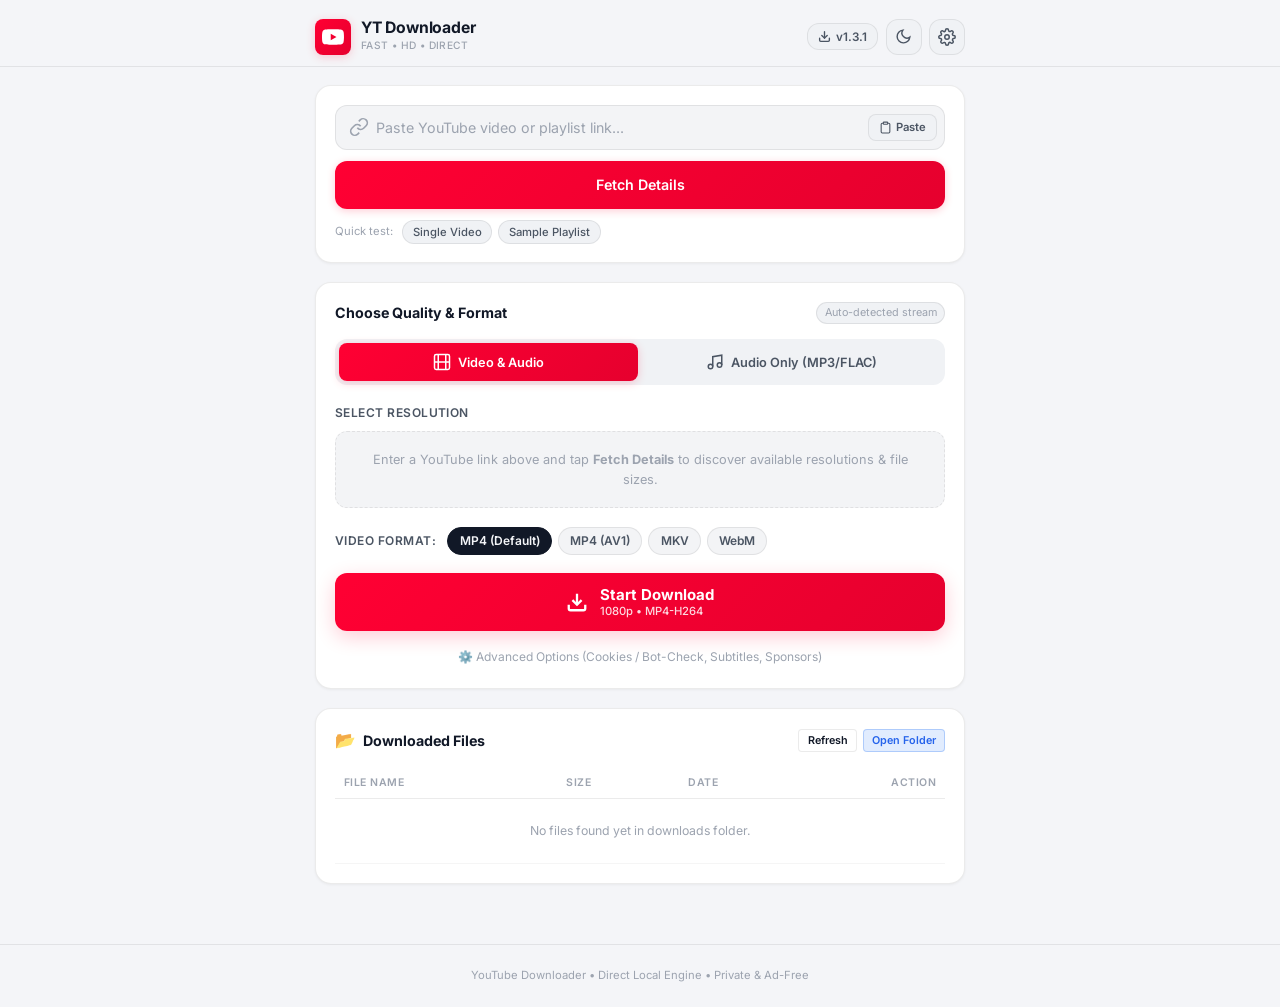
==== commit ef50f5b2: "feat(ui): redesign frontend with modern Material 3 mobile layout, segmented tabs, and settings modal" ====
--- a/static/index.html
+++ b/static/index.html
@@ -1,93 +1,98 @@
 <!DOCTYPE html>
-<html lang="en" data-theme="light">
+<html lang="en" data-theme="dark">
 <head>
   <meta charset="UTF-8">
-  <meta name="viewport" content="width=device-width, initial-scale=1.0">
+  <meta name="viewport" content="width=device-width, initial-scale=1.0, maximum-scale=1.0, user-scalable=no, viewport-fit=cover">
   <title>YouTube Downloader</title>
   <link rel="preconnect" href="https://fonts.googleapis.com">
   <link rel="preconnect" href="https://fonts.gstatic.com" crossorigin>
-  <link href="https://fonts.googleapis.com/css2?family=Inter:wght@400;500;600;700&family=JetBrains+Mono:wght@400;500&display=swap" rel="stylesheet">
-  <link rel="stylesheet" href="/static/style.css">
-  <link rel="icon" type="image/png" href="/static/icon.png">
+  <link href="https://fonts.googleapis.com/css2?family=Inter:wght@400;500;600;700;800&family=JetBrains+Mono:wght@500;600&display=swap" rel="stylesheet">
+  <link rel="stylesheet" href="style.css">
+  <link rel="icon" type="image/png" href="icon.png">
 </head>
 <body>
-  <div class="site-wrapper">
-    <!-- Clean Header -->
-    <header class="top-nav">
-      <div class="nav-left">
-        <a href="/" class="brand-link">
-          <span class="brand-badge">
-            <svg viewBox="0 0 24 24" width="18" height="18" fill="currentColor">
+  <div class="app-shell">
+    
+    <!-- Modern App Bar -->
+    <header class="app-bar">
+      <div class="app-bar-content">
+        <div class="brand">
+          <div class="brand-logo">
+            <svg viewBox="0 0 24 24" width="22" height="22" fill="currentColor">
               <path d="M23.498 6.186a3.016 3.016 0 0 0-2.122-2.136C19.505 3.545 12 3.545 12 3.545s-7.505 0-9.377.505A3.017 3.017 0 0 0 .502 6.186C0 8.07 0 12 0 12s0 3.93.502 5.814a3.016 3.016 0 0 0 2.122 2.136c1.871.505 9.376.505 9.376.505s7.505 0 9.377-.505a3.015 3.015 0 0 0 2.122-2.136C24 15.93 24 12 24 12s0-3.93-.502-5.814zM9.545 15.568V8.432L15.818 12l-6.273 3.568z"/>
             </svg>
-          </span>
-          <span class="brand-name">YouTube Downloader</span>
-        </a>
-        <span class="app-tag">Local Engine</span>
-      </div>
-
-      <div class="nav-right">
-        <!-- Diagnostic Status Badges -->
-        <div class="status-group">
-          <div class="status-chip" id="ytdlp-chip" title="yt-dlp Engine Status">
-            <span class="chip-dot dot-gray" id="ytdlp-dot"></span>
-            <span id="ytdlp-label">yt-dlp</span>
-          </div>
-          <div class="status-chip" id="ffmpeg-chip" title="FFmpeg Media Merger Status">
-            <span class="chip-dot dot-gray" id="ffmpeg-dot"></span>
-            <span id="ffmpeg-label">FFmpeg</span>
-          </div>
-          <div class="status-chip hidden" id="aria2c-chip" title="aria2c Multi-connection Turbo Downloader">
-            <span class="chip-dot dot-green"></span>
-            <span>aria2c Turbo</span>
-          </div>
-        </div>
-
-        <!-- Engine Update Tool -->
-        <button type="button" class="tool-btn" id="btn-update-ytdlp" onclick="updateYtDlpEngine()" title="Update yt-dlp to latest version">
-          <svg width="15" height="15" viewBox="0 0 24 24" fill="none" stroke="currentColor" stroke-width="2" stroke-linecap="round" stroke-linejoin="round">
-            <polyline points="23 4 23 10 17 10"></polyline>
-            <polyline points="1 20 1 14 7 14"></polyline>
-            <path d="M3.51 9a9 9 0 0 1 14.85-3.36L23 10M1 14l4.64 4.36A9 9 0 0 0 20.49 15"></path>
-          </svg>
-          <span class="tool-btn-text">Update Engine</span>
-        </button>
-
-        <!-- Light/Dark Mode Toggle -->
-        <button type="button" class="theme-toggle-btn" id="theme-toggle" title="Toggle Light/Dark Theme" aria-label="Toggle theme">
-          <svg class="theme-icon icon-sun" viewBox="0 0 24 24" fill="none" stroke="currentColor" stroke-width="2" stroke-linecap="round" stroke-linejoin="round">
-            <circle cx="12" cy="12" r="5"></circle>
-            <line x1="12" y1="1" x2="12" y2="3"></line>
-            <line x1="12" y1="21" x2="12" y2="23"></line>
-            <line x1="4.22" y1="4.22" x2="5.64" y2="5.64"></line>
-            <line x1="18.36" y1="18.36" x2="19.78" y2="19.78"></line>
-            <line x1="1" y1="12" x2="3" y2="12"></line>
-            <line x1="21" y1="12" x2="23" y2="12"></line>
-            <line x1="4.22" y1="19.78" x2="5.64" y2="18.36"></line>
-            <line x1="18.36" y1="5.64" x2="19.78" y2="4.22"></line>
-          </svg>
-          <svg class="theme-icon icon-moon" viewBox="0 0 24 24" fill="none" stroke="currentColor" stroke-width="2" stroke-linecap="round" stroke-linejoin="round">
-            <path d="M21 12.79A9 9 0 1 1 11.21 3 7 7 0 0 0 21 12.79z"></path>
-          </svg>
-        </button>
+          </div>
+          <div class="brand-text">
+            <span class="brand-title">YT Downloader</span>
+            <span class="brand-subtitle">Fast • HD • Direct</span>
+          </div>
+        </div>
+
+        <div class="app-bar-actions">
+          <!-- App Version / Update Checker Button -->
+          <button type="button" class="btn-version" id="btn-check-app-update" onclick="checkAppUpdates(true)" title="Check for Application Updates">
+            <svg width="13" height="13" viewBox="0 0 24 24" fill="none" stroke="currentColor" stroke-width="2.5" stroke-linecap="round" stroke-linejoin="round">
+              <path d="M21 15v4a2 2 0 0 1-2 2H5a2 2 0 0 1-2-2v-4"></path>
+              <polyline points="7 10 12 15 17 10"></polyline>
+              <line x1="12" y1="15" x2="12" y2="3"></line>
+            </svg>
+            <span id="app-version-label">v1.3.1</span>
+            <span class="update-indicator-dot hidden" id="update-badge-dot" title="Update available!"></span>
+          </button>
+
+          <!-- Theme Toggle -->
+          <button type="button" class="btn-icon" id="theme-toggle" title="Toggle Light/Dark Theme" aria-label="Toggle theme">
+            <svg class="theme-icon icon-sun" viewBox="0 0 24 24" fill="none" stroke="currentColor" stroke-width="2">
+              <circle cx="12" cy="12" r="5"></circle>
+              <line x1="12" y1="1" x2="12" y2="3"></line>
+              <line x1="12" y1="21" x2="12" y2="23"></line>
+              <line x1="4.22" y1="4.22" x2="5.64" y2="5.64"></line>
+              <line x1="18.36" y1="18.36" x2="19.78" y2="19.78"></line>
+              <line x1="1" y1="12" x2="3" y2="12"></line>
+              <line x1="21" y1="12" x2="23" y2="12"></line>
+              <line x1="4.22" y1="19.78" x2="5.64" y2="18.36"></line>
+              <line x1="18.36" y1="5.64" x2="19.78" y2="4.22"></line>
+            </svg>
+            <svg class="theme-icon icon-moon" viewBox="0 0 24 24" fill="none" stroke="currentColor" stroke-width="2">
+              <path d="M21 12.79A9 9 0 1 1 11.21 3 7 7 0 0 0 21 12.79z"></path>
+            </svg>
+          </button>
+
+          <!-- Settings Button -->
+          <button type="button" class="btn-icon" id="btn-open-settings" onclick="openSettingsModal()" title="Settings & Authentication">
+            <svg width="18" height="18" viewBox="0 0 24 24" fill="none" stroke="currentColor" stroke-width="2">
+              <circle cx="12" cy="12" r="3"></circle>
+              <path d="M19.4 15a1.65 1.65 0 0 0 .33 1.82l.06.06a2 2 0 0 1 0 2.83 2 2 0 0 1-2.83 0l-.06-.06a1.65 1.65 0 0 0-1.82-.33 1.65 1.65 0 0 0-1 1.51V21a2 2 0 0 1-2 2 2 2 0 0 1-2-2v-.09A1.65 1.65 0 0 0 9 19.4a1.65 1.65 0 0 0-1.82.33l-.06.06a2 2 0 0 1-2.83 0 2 2 0 0 1 0-2.83l.06-.06a1.65 1.65 0 0 0 .33-1.82 1.65 1.65 0 0 0-1.51-1H3a2 2 0 0 1-2-2 2 2 0 0 1 2-2h.09A1.65 1.65 0 0 0 4.6 9a1.65 1.65 0 0 0-.33-1.82l-.06-.06a2 2 0 0 1 0-2.83 2 2 0 0 1 2.83 0l.06.06a1.65 1.65 0 0 0 1.82.33H9a1.65 1.65 0 0 0 1-1.51V3a2 2 0 0 1 2-2 2 2 0 0 1 2 2v.09a1.65 1.65 0 0 0 1 1.51 1.65 1.65 0 0 0 1.82-.33l.06-.06a2 2 0 0 1 2.83 0 2 2 0 0 1 0 2.83l-.06.06a1.65 1.65 0 0 0-.33 1.82V9a1.65 1.65 0 0 0 1.51 1H21a2 2 0 0 1 2 2 2 2 0 0 1-2 2h-.09a1.65 1.65 0 0 0-1.51 1z"></path>
+            </svg>
+          </button>
+        </div>
       </div>
     </header>
 
-    <!-- Main Content Area -->
+    <!-- Real-time In-App Update Banner -->
+    <div class="update-banner hidden" id="update-banner">
+      <div class="update-banner-container">
+        <div class="update-banner-left">
+          <span class="update-banner-badge">NEW UPDATE</span>
+          <span class="update-banner-text">A new version of YouTube Downloader (<strong id="banner-new-ver">v1.3.2</strong>) is ready to install!</span>
+        </div>
+        <div class="update-banner-actions">
+          <button type="button" class="btn-primary-xs" onclick="openUpdateModal()">Update Now</button>
+          <button type="button" class="btn-banner-close" onclick="dismissUpdateBanner()" title="Dismiss">&times;</button>
+        </div>
+      </div>
+    </div>
+
+    <!-- Main Page Content -->
     <main class="page-container">
       
-      <!-- 1. URL Input Box -->
-      <section class="panel url-panel">
-        <div class="panel-header-simple">
-          <h2>Download YouTube Video or Playlist</h2>
-          <p class="panel-desc">Paste any YouTube URL to download with parallel batches and automatic resume.</p>
-        </div>
-
+      <!-- 1. URL Search Card -->
+      <section class="card url-card">
         <form id="url-form" onsubmit="event.preventDefault(); inspectUrl();">
-          <div class="input-bar">
-            <div class="input-inner">
-              <span class="url-symbol">
-                <svg width="18" height="18" viewBox="0 0 24 24" fill="none" stroke="currentColor" stroke-width="2">
+          <div class="search-box">
+            <div class="search-input-wrap">
+              <span class="search-icon">
+                <svg width="20" height="20" viewBox="0 0 24 24" fill="none" stroke="currentColor" stroke-width="2">
                   <path d="M10 13a5 5 0 0 0 7.54.54l3-3a5 5 0 0 0-7.07-7.07l-1.72 1.71"/>
                   <path d="M14 11a5 5 0 0 0-7.54-.54l-3 3a5 5 0 0 0 7.07 7.07l1.71-1.71"/>
                 </svg>
@@ -95,388 +100,266 @@
               <input 
                 type="url" 
                 id="url-input" 
-                placeholder="https://www.youtube.com/playlist?list=... or https://youtube.com/watch?v=..." 
+                placeholder="Paste YouTube video or playlist link..." 
                 required 
                 autocomplete="off"
               />
-              <button type="button" class="action-subtle-btn" onclick="pasteClipboard()" title="Paste from clipboard">
-                Paste
+              <button type="button" class="btn-paste" onclick="pasteClipboard()" title="Paste from clipboard">
+                <svg width="13" height="13" viewBox="0 0 24 24" fill="none" stroke="currentColor" stroke-width="2">
+                  <rect x="8" y="2" width="8" height="4" rx="1" ry="1"></rect>
+                  <path d="M16 4h2a2 2 0 0 1 2 2v14a2 2 0 0 1-2 2H6a2 2 0 0 1-2-2V6a2 2 0 0 1 2-2h2"></path>
+                </svg>
+                <span>Paste</span>
               </button>
             </div>
-            <button type="submit" class="btn btn-primary" id="btn-inspect">
+            <button type="submit" class="btn-primary btn-fetch" id="btn-inspect">
               <span id="inspect-label">Fetch Details</span>
               <div class="spinner hidden" id="inspect-spinner"></div>
             </button>
           </div>
         </form>
 
-        <div class="demo-samples">
-          <span class="samples-label">Examples:</span>
-          <button type="button" class="sample-chip" onclick="setDemoUrl('playlist')">Sample Playlist</button>
-          <button type="button" class="sample-chip" onclick="setDemoUrl('single')">Single Video</button>
+        <div class="quick-examples">
+          <span class="examples-hint">Quick test:</span>
+          <button type="button" class="chip-sample" onclick="setDemoUrl('single')">Single Video</button>
+          <button type="button" class="chip-sample" onclick="setDemoUrl('playlist')">Sample Playlist</button>
         </div>
       </section>
 
-      <!-- 2. Media Preview Card (Shows once inspected) -->
-      <section class="panel preview-panel hidden" id="preview-panel">
-        <div class="preview-layout">
-          <div class="thumb-container">
+      <!-- 2. Media Preview Card (Shows once fetched) -->
+      <section class="card preview-card hidden" id="preview-panel">
+        <div class="preview-hero">
+          <div class="thumb-wrapper">
             <img id="preview-thumb" src="" alt="Thumbnail" />
-            <span class="badge-type" id="preview-type-badge">Playlist</span>
-          </div>
-          <div class="preview-info">
+            <span class="badge-type" id="preview-type-badge">Video</span>
+            <span class="badge-duration hidden" id="preview-duration">00:00</span>
+          </div>
+          <div class="preview-meta">
             <h3 id="preview-title" class="preview-title">Video Title</h3>
-            <div class="preview-metadata-row">
-              <span class="meta-pill" id="preview-channel">Channel Name</span>
-              <span class="meta-pill" id="preview-count">0 Videos</span>
-              <span class="meta-pill hidden" id="preview-duration">Duration</span>
+            <div class="preview-channel-row">
+              <span class="channel-name" id="preview-channel">Channel</span>
+              <span class="bullet">•</span>
+              <span class="video-count" id="preview-count">1 Video</span>
               <span class="meta-pill hidden" id="preview-chapters">Chapters</span>
             </div>
-
-            <!-- Expandable list of videos with checkbox selection -->
-            <div class="videos-accordion">
-              <button type="button" class="accordion-header-btn" onclick="toggleAccordion('videos-preview-list')">
-                <span id="accordion-title-count">View & Select Videos in this Playlist</span>
-                <span class="accordion-arrow">▼</span>
-              </button>
-              <div class="accordion-body hidden" id="videos-preview-list">
-                <div class="playlist-select-controls" id="playlist-select-controls">
-                  <span class="select-summary-label" id="selected-items-summary">All videos selected</span>
-                  <div class="select-btn-group">
-                    <button type="button" class="btn-text-action" onclick="toggleAllPlaylistCheckboxes(true)">Select All</button>
-                    <button type="button" class="btn-text-action" onclick="toggleAllPlaylistCheckboxes(false)">Deselect All</button>
-                  </div>
-                </div>
-                <div class="playlist-items-scrollbox">
-                  <ul class="playlist-items-ul" id="playlist-items-ol">
-                    <!-- Injected via JS -->
-                  </ul>
-                </div>
-              </div>
-            </div>
+          </div>
+        </div>
+
+        <!-- Expandable playlist items selection drawer -->
+        <div class="playlist-accordion-wrap" id="playlist-drawer-section">
+          <button type="button" class="playlist-toggle-btn" onclick="toggleAccordion('videos-preview-list')">
+            <span id="accordion-title-count">Select Videos in this Playlist</span>
+            <span class="accordion-arrow">▼</span>
+          </button>
+          <div class="playlist-drawer hidden" id="videos-preview-list">
+            <div class="playlist-drawer-toolbar">
+              <span class="playlist-summary-text" id="selected-items-summary">All selected</span>
+              <div class="playlist-btn-group">
+                <button type="button" class="btn-mini" onclick="toggleAllPlaylistCheckboxes(true)">Select All</button>
+                <button type="button" class="btn-mini" onclick="toggleAllPlaylistCheckboxes(false)">Deselect All</button>
+              </div>
+            </div>
+            <ul class="playlist-ul" id="playlist-items-ol"></ul>
           </div>
         </div>
       </section>
 
-      <!-- 3. Download Configuration Panel -->
-      <section class="panel config-panel" id="config-panel">
-        <div class="panel-section-title">
-          <h3>Download Settings</h3>
-        </div>
-
-        <!-- Dynamic Quality & Resolution Selector -->
-        <div class="setting-group">
-          <div class="setting-label-row">
-            <label class="setting-label">Available Resolutions</label>
-            <span class="badge-hint" id="res-status-hint">Auto-detected from media stream</span>
-          </div>
-          <div class="quality-selector" id="quality-selector">
+      <!-- 3. Format & Quality Selection Card -->
+      <section class="card format-card" id="config-panel">
+        <div class="card-title-row">
+          <h4 class="card-title">Choose Quality & Format</h4>
+          <span class="badge-hint" id="res-status-hint">Auto-detected stream</span>
+        </div>
+
+        <!-- Segmented Tab: Video vs Audio -->
+        <div class="format-tabs-wrap">
+          <button type="button" class="tab-btn active" id="tab-video" onclick="switchMediaTypeTab('video')">
+            <svg width="18" height="18" viewBox="0 0 24 24" fill="none" stroke="currentColor" stroke-width="2"><rect x="2" y="2" width="20" height="20" rx="2.18" ry="2.18"/><line x1="7" y1="2" x2="7" y2="22"/><line x1="17" y1="2" x2="17" y2="22"/><line x1="2" y1="12" x2="22" y2="12"/></svg>
+            <span>Video & Audio</span>
+          </button>
+          <button type="button" class="tab-btn" id="tab-audio" onclick="switchMediaTypeTab('audio')">
+            <svg width="18" height="18" viewBox="0 0 24 24" fill="none" stroke="currentColor" stroke-width="2"><path d="M9 18V5l12-2v13"/><circle cx="6" cy="18" r="3"/><circle cx="18" cy="16" r="3"/></svg>
+            <span>Audio Only (MP3/FLAC)</span>
+          </button>
+        </div>
+
+        <!-- Video Resolution Grid (shown when Video tab is active) -->
+        <div id="video-section-wrap">
+          <label class="section-label">Select Resolution</label>
+          <div class="quality-grid" id="quality-selector">
             <div class="quality-waiting-box" id="quality-waiting-box">
-              <span>Paste a YouTube link above and click <strong>Fetch Details</strong> to scan actual available resolutions and calculate exact file sizes.</span>
-            </div>
-          </div>
-        </div>
-
-        <!-- Output File Type & Encoding Dropdown -->
-        <div class="setting-group">
-          <div class="setting-label-row">
-            <label class="setting-label" for="container-select">Select Output File Type & Encoding</label>
-            <span class="badge-hint">10 Containers & Encodings Available</span>
-          </div>
-          <div class="select-wrapper">
-            <select id="container-select" onchange="handleContainerChange(this.value)">
-              <optgroup label="🎬 Video Containers & Encodings">
-                <option value="mp4-h264" selected>MP4 (H.264 / AAC) — Universal compatibility (Default)</option>
-                <option value="mp4-av1">MP4 (AV1 / AAC) — Next-Gen, 30% smaller, ultra-efficient</option>
-                <option value="mkv">MKV (Matroska) — Preserves all codecs, multi-track & subtitles</option>
-                <option value="webm">WebM (VP9 / Opus) — Google open web standard</option>
-                <option value="mov">MOV (Apple QuickTime) — macOS & ProRes compatible</option>
-              </optgroup>
-              <optgroup label="🎵 Audio-Only Formats">
-                <option value="mp3">MP3 (MPEG-1 Audio Layer III, up to 320 kbps) — Universal audio</option>
-                <option value="m4a">M4A (AAC Audio) — Apple high fidelity, compact size</option>
-                <option value="opus">OPUS (Ogg Opus) — Superior streaming audio per bit</option>
-                <option value="flac">FLAC (Lossless) — Studio quality bit-perfect compression</option>
-                <option value="wav">WAV (PCM Uncompressed) — Raw uncompressed audio master</option>
-              </optgroup>
-            </select>
-          </div>
-
-          <!-- Interactive Hover / Format Details Card -->
-          <div class="format-inspector-card" id="format-inspector-card">
-            <div class="format-card-header">
-              <div class="format-title-group">
-                <span class="format-badge-pill" id="fmt-badge">Universal</span>
-                <h4 id="fmt-title">MP4 (H.264 / AAC)</h4>
-              </div>
-              <div class="fmt-size-highlight" id="fmt-size-est">Estimated Size: Awaiting URL inspection</div>
-            </div>
-            <p class="format-card-desc" id="fmt-desc">
-              Most widely compatible video format. Plays on every phone, tablet, Smart TV, browser, and video editing software like Premiere Pro and DaVinci Resolve.
-            </p>
-            <div class="format-card-footer">
-              <span id="fmt-speed">⚡ Fastest hardware decoding</span>
-              <span id="fmt-codecs">Video: H.264 / AVC • Audio: AAC Stereo</span>
-            </div>
-          </div>
-        </div>
-
-        <!-- Concurrency & Batch Sliders -->
-        <div class="grid-two-cols">
-          <div class="setting-card">
-            <div class="card-head-row">
-              <label for="workers-slider">Parallel Workers</label>
-              <span class="value-highlight" id="workers-count-label">3 Workers</span>
-            </div>
-            <input type="range" id="workers-slider" min="1" max="8" value="3" oninput="handleSliderChange('workers', this.value)" />
-            <p class="field-hint">Number of batches downloading at the same time</p>
-          </div>
-
-          <div class="setting-card">
-            <div class="card-head-row">
-              <label for="chunk-slider">Batch Size</label>
-              <span class="value-highlight" id="chunk-count-label">20 Videos</span>
-            </div>
-            <input type="range" id="chunk-slider" min="5" max="50" step="5" value="20" oninput="handleSliderChange('chunk', this.value)" />
-            <p class="field-hint">How many videos each parallel worker downloads</p>
-          </div>
-        </div>
-
-        <!-- Advanced Options Toggle -->
-        <div class="advanced-section">
-          <button type="button" class="advanced-toggle-btn" onclick="toggleAccordion('advanced-drawer')">
-            <span>More Options (Destination, Range, Subtitles, Cookies)</span>
-            <span class="accordion-arrow">▼</span>
-          </button>
-
-          <div class="advanced-drawer hidden" id="advanced-drawer">
-            <div class="fields-grid">
-              <div class="field-item full-width">
-                <label for="dest-folder">Download Folder</label>
-                <input type="text" id="dest-folder" value="./downloads" />
-              </div>
-
-              <div class="field-item">
-                <label for="item-start">Start Video Index</label>
-                <input type="number" id="item-start" min="1" value="1" />
-              </div>
-
-              <div class="field-item">
-                <label for="item-end">End Video Index (Optional)</label>
-                <input type="number" id="item-end" placeholder="Leave empty for all" min="1" />
-              </div>
-
-              <div class="field-item full-width">
-                <label for="browser-cookies">Use Browser Cookies</label>
-                <select id="browser-cookies">
-                  <option value="">None (Public videos — Default)</option>
-                </select>
-                <small class="field-hint">Auto-detects active browser cookies. If your browser database is locked, close the browser or place a <code>cookies.txt</code> in the project folder.</small>
-              </div>
-
-              <div class="checkboxes-group full-width">
-                <label class="custom-checkbox">
-                  <input type="checkbox" id="chk-resume" checked />
-                  <span>Skip Already Downloaded Files (Uncheck to force re-downloading)</span>
-                </label>
-                <label class="custom-checkbox">
-                  <input type="checkbox" id="chk-chapters" checked />
-                  <span>Embed YouTube Timestamps & Chapter Markers (Playable in VLC, MPV, etc.)</span>
-                </label>
-                <label class="custom-checkbox">
-                  <input type="checkbox" id="chk-subs" />
-                  <span>Download Subtitles</span>
-                </label>
-                <label class="custom-checkbox">
-                  <input type="checkbox" id="chk-thumb" />
-                  <span>Embed Thumbnail Artwork</span>
-                </label>
-                <label class="custom-checkbox">
-                  <input type="checkbox" id="chk-sponsorblock" />
-                  <span>SponsorBlock: Remove Sponsors, Intros & Outros (Clean Videos)</span>
-                </label>
-                <p class="field-hint" style="margin-top: 0.5rem; color: var(--text-muted);">
-                  ⚡ <strong>Turbo Streaming:</strong> Uses 16 parallel fragments and 10MB chunking to bypass YouTube speed throttling. If stopped mid-download, partial videos are automatically repaired so you can watch them immediately!
-                </p>
-              </div>
-            </div>
-          </div>
-        </div>
-
-        <!-- Speed Optimization Tips Accordion -->
-        <div class="advanced-section">
-          <button type="button" class="advanced-toggle-btn" onclick="toggleAccordion('speed-guide-drawer')">
-            <span>⚡ How to get maximum download speed (10 Acceleration Tips & aria2c)</span>
-            <span class="accordion-arrow">▼</span>
-          </button>
-          <div class="advanced-drawer hidden" id="speed-guide-drawer">
-            <div class="speed-tips-box">
-              <div class="tip-item">
-                <span class="tip-num">1</span>
-                <div>
-                  <strong>10MB Chunk Streaming (Enabled by Default)</strong>
-                  <p>Requests YouTube video streams in 10MB bursts. This bypasses YouTube's server-side player rate-limiting on large files.</p>
-                </div>
-              </div>
-              <div class="tip-item">
-                <span class="tip-num">2</span>
-                <div>
-                  <strong>16 Concurrent Fragment Connections (Enabled)</strong>
-                  <p>For single videos, downloads 16 video/audio segments in parallel across multiple threads for maximum speed.</p>
-                </div>
-              </div>
-              <div class="tip-item">
-                <span class="tip-num">3</span>
-                <div>
-                  <strong>Install aria2 Multi-Connection Downloader (Ultimate Speed)</strong>
-                  <p>Install <code>aria2</code> (<code>winget install aria2</code> on Windows or <code>sudo apt install aria2</code> on Linux). The downloader will automatically open 16 parallel TCP connections per file to saturate your full ISP bandwidth!</p>
-                </div>
-              </div>
-              <div class="tip-item">
-                <span class="tip-num">4</span>
-                <div>
-                  <strong>Increase Parallel Workers for Playlists</strong>
-                  <p>Use the <em>Parallel Workers</em> slider (set to 4 or 6) so multiple videos download simultaneously.</p>
-                </div>
-              </div>
-              <div class="tip-item">
-                <span class="tip-num">5</span>
-                <div>
-                  <strong>Use Browser Cookies</strong>
-                  <p>Select your browser (Chrome, Firefox, Brave) in <em>More Options</em>. Authenticated YouTube sessions are served from Google's high-priority edge cache nodes.</p>
-                </div>
-              </div>
-              <div class="tip-item">
-                <span class="tip-num">6</span>
-                <div>
-                  <strong>16MB Memory Socket Buffer (Active)</strong>
-                  <p>Caches downloaded chunks in RAM to prevent disk write stalls on 100Mbps - 1Gbps connections.</p>
-                </div>
-              </div>
-            </div>
-          </div>
-        </div>
-
-        <!-- Big Download Button -->
-        <div class="download-action-bar">
-          <button type="button" class="btn btn-download-main" id="btn-start" onclick="startDownload()">
-            <svg width="20" height="20" viewBox="0 0 24 24" fill="none" stroke="currentColor" stroke-width="2.5" stroke-linecap="round" stroke-linejoin="round">
+              <span>Enter a YouTube link above and tap <strong>Fetch Details</strong> to discover available resolutions & file sizes.</span>
+            </div>
+          </div>
+
+          <!-- Video Container Pills -->
+          <div class="container-pills-row">
+            <label class="section-label">Video Format:</label>
+            <div class="pills-group" id="video-containers-group">
+              <button type="button" class="pill-chip active" data-container="mp4-h264" onclick="selectContainer('mp4-h264')">MP4 (Default)</button>
+              <button type="button" class="pill-chip" data-container="mp4-av1" onclick="selectContainer('mp4-av1')">MP4 (AV1)</button>
+              <button type="button" class="pill-chip" data-container="mkv" onclick="selectContainer('mkv')">MKV</button>
+              <button type="button" class="pill-chip" data-container="webm" onclick="selectContainer('webm')">WebM</button>
+            </div>
+          </div>
+        </div>
+
+        <!-- Audio Formats Grid (shown when Audio tab is active) -->
+        <div id="audio-section-wrap" class="hidden">
+          <label class="section-label">Select Audio Quality & Format</label>
+          <div class="audio-grid">
+            <div class="audio-card active" data-container="mp3" onclick="selectContainer('mp3')">
+              <div class="audio-card-top">
+                <span class="audio-tag">UNIVERSAL</span>
+                <span class="audio-name">MP3</span>
+              </div>
+              <span class="audio-desc">320 kbps High Fidelity • Plays on every device</span>
+            </div>
+            <div class="audio-card" data-container="m4a" onclick="selectContainer('m4a')">
+              <div class="audio-card-top">
+                <span class="audio-tag">APPLE AAC</span>
+                <span class="audio-name">M4A</span>
+              </div>
+              <span class="audio-desc">Crisp highs & compact size • Native to iOS</span>
+            </div>
+            <div class="audio-card" data-container="flac" onclick="selectContainer('flac')">
+              <div class="audio-card-top">
+                <span class="audio-tag">STUDIO LOSSLESS</span>
+                <span class="audio-name">FLAC</span>
+              </div>
+              <span class="audio-desc">Bit-perfect 100% lossless audio master</span>
+            </div>
+            <div class="audio-card" data-container="wav" onclick="selectContainer('wav')">
+              <div class="audio-card-top">
+                <span class="audio-tag">RAW PCM</span>
+                <span class="audio-name">WAV</span>
+              </div>
+              <span class="audio-desc">Uncompressed studio audio for DAWs</span>
+            </div>
+            <div class="audio-card" data-container="opus" onclick="selectContainer('opus')">
+              <div class="audio-card-top">
+                <span class="audio-tag">STREAM COPY</span>
+                <span class="audio-name">OPUS</span>
+              </div>
+              <span class="audio-desc">Native YouTube bitstream • Zero re-encoding</span>
+            </div>
+          </div>
+        </div>
+
+        <!-- Hidden container-select to preserve JS compatibility -->
+        <select id="container-select" style="display: none;" onchange="handleContainerChange(this.value)">
+          <option value="mp4-h264" selected>MP4 (H.264 / AAC)</option>
+          <option value="mp4-av1">MP4 (AV1 / AAC)</option>
+          <option value="mkv">MKV (Matroska)</option>
+          <option value="webm">WebM (VP9 / Opus)</option>
+          <option value="mov">MOV (Apple QuickTime)</option>
+          <option value="mp3">MP3 (Universal 320kbps)</option>
+          <option value="m4a">M4A (Apple AAC)</option>
+          <option value="opus">OPUS</option>
+          <option value="flac">FLAC (Lossless)</option>
+          <option value="wav">WAV (PCM)</option>
+        </select>
+
+        <!-- Big Download Action Button -->
+        <div class="action-btn-wrap">
+          <button type="button" class="btn-download-hero" id="btn-start" onclick="startDownload()">
+            <svg width="22" height="22" viewBox="0 0 24 24" fill="none" stroke="currentColor" stroke-width="2.5">
               <path d="M21 15v4a2 2 0 0 1-2 2H5a2 2 0 0 1-2-2v-4"/>
               <polyline points="7 10 12 15 17 10"/>
               <line x1="12" y1="15" x2="12" y2="3"/>
             </svg>
-            <span>Start Download</span>
+            <div class="btn-download-text">
+              <span class="btn-main-label" id="btn-start-label">Start Download</span>
+              <span class="btn-sub-label" id="btn-start-sublabel">1080p Full HD • MP4</span>
+            </div>
+          </button>
+          
+          <button type="button" class="btn-advanced-link" onclick="openSettingsModal()">
+            ⚙️ Advanced Options (Cookies / Bot-Check, Subtitles, Sponsors)
           </button>
         </div>
       </section>
 
-      <!-- 4. Active Download Dashboard (Visible when downloading) -->
-      <section class="panel dashboard-panel hidden" id="dashboard-panel">
-        <div class="dashboard-header-row">
-          <div>
-            <div class="status-indicator-badge">
-              <span class="status-indicator-dot" id="status-dot-active"></span>
-              <span id="active-job-status">DOWNLOADING</span>
-            </div>
-            <h3 id="active-job-title" class="active-title">Downloading Media</h3>
-          </div>
-          <div>
-            <button type="button" class="btn btn-stop" id="btn-cancel" onclick="cancelDownload()">
-              Stop Download
-            </button>
-          </div>
-        </div>
-
-        <!-- Main Progress Bar & Metrics -->
-        <div class="progress-container">
-          <div class="progress-track">
-            <div class="progress-fill" id="job-progress-fill" style="width: 0%"></div>
-          </div>
-          <div class="progress-info-row">
-            <span id="job-pct-label" class="bold-text">0% Completed</span>
-            <span id="job-batches-label">0 of 0 Batches finished</span>
-            <span id="job-time-label">Elapsed: 0s</span>
-          </div>
-
-          <!-- Granular Live Speed & ETA Metrics -->
-          <div class="live-metrics-row" id="live-metrics-row">
-            <div class="metric-card">
-              <span class="metric-title">Download Speed</span>
-              <span class="metric-val" id="metric-speed">-- MiB/s</span>
-            </div>
-            <div class="metric-card">
-              <span class="metric-title">Estimated Time</span>
-              <span class="metric-val" id="metric-eta">--:--</span>
-            </div>
-            <div class="metric-card">
-              <span class="metric-title">Size Progress</span>
-              <span class="metric-val" id="metric-size">-- / --</span>
-            </div>
-            <div class="metric-card">
-              <span class="metric-title">Queue Status</span>
-              <span class="metric-val" id="metric-queue">Active Job</span>
-            </div>
-          </div>
-        </div>
-
-        <!-- Download Queue Section -->
-        <div class="queue-section hidden" id="queue-section">
-          <div class="queue-header-row">
-            <h4 class="sub-heading">Download Queue (<span id="queue-count-num">0</span> Pending)</h4>
-          </div>
-          <div class="queue-list" id="queue-list">
-            <!-- Queued items injected here -->
-          </div>
-        </div>
-
-        <!-- Batch Cards -->
-        <div class="batches-section">
-          <h4 class="sub-heading">Batch Jobs</h4>
-          <div class="batches-list" id="batches-list">
-            <!-- Dynamically populated -->
-          </div>
-        </div>
-
-        <!-- Collapsible Terminal Console -->
-        <div class="terminal-drawer">
-          <div class="terminal-bar">
-            <span class="terminal-label">Live Download Output</span>
-            <div class="terminal-btn-group">
-              <button type="button" class="terminal-action-btn" onclick="clearTerminal()">Clear</button>
-              <button type="button" class="terminal-action-btn" onclick="copyTerminal()">Copy Logs</button>
-            </div>
-          </div>
-          <div class="terminal-box" id="terminal-box">
-            <div class="log-row text-muted">[Waiting for process output...]</div>
+      <!-- 4. Active Download Card (Shows when download is running) -->
+      <section class="card active-download-card hidden" id="dashboard-panel">
+        <div class="active-dl-header">
+          <div class="active-dl-status">
+            <span class="pulse-indicator" id="status-dot-active"></span>
+            <span class="status-title" id="active-job-status">DOWNLOADING</span>
+          </div>
+          <button type="button" class="btn-mini btn-cancel" id="btn-cancel" onclick="cancelDownload()">Cancel</button>
+        </div>
+
+        <h4 class="active-job-title" id="active-job-title">Preparing download...</h4>
+        <div class="active-job-url hidden" id="active-job-url"></div>
+
+        <!-- Big Progress Bar -->
+        <div class="active-progress-wrap">
+          <div class="active-progress-bar">
+            <div class="active-progress-fill" id="job-progress-fill" style="width: 0%;"></div>
+          </div>
+          <div class="active-progress-pct" id="job-pct-label">0% Completed</div>
+        </div>
+
+        <!-- Modern Metrics Grid -->
+        <div class="metrics-grid">
+          <div class="metric-box">
+            <span class="m-label">⚡ Speed</span>
+            <span class="m-val" id="job-speed">-- MiB/s</span>
+          </div>
+          <div class="metric-box">
+            <span class="m-label">📦 Transferred</span>
+            <span class="m-val" id="job-size">-- / --</span>
+          </div>
+          <div class="metric-box">
+            <span class="m-label">⏱️ ETA</span>
+            <span class="m-val" id="job-eta">--:--</span>
+          </div>
+          <div class="metric-box">
+            <span class="m-label">📊 Batches</span>
+            <span class="m-val" id="job-batches">1 / 1</span>
+          </div>
+        </div>
+
+        <!-- Collapsible Console Logs Drawer -->
+        <div class="console-accordion-wrap">
+          <button type="button" class="console-toggle-btn" onclick="toggleAccordion('terminal-drawer')">
+            <span>Console & Live Logs</span>
+            <span class="accordion-arrow">▼</span>
+          </button>
+          <div class="console-drawer hidden" id="terminal-drawer">
+            <div class="console-toolbar">
+              <span class="console-status">Engine Stream Output</span>
+              <button type="button" class="btn-mini" onclick="clearTerminal()">Clear</button>
+            </div>
+            <div class="terminal-body" id="terminal-log">
+              <div class="terminal-line info">[Engine ready] Awaiting instructions...</div>
+            </div>
           </div>
         </div>
       </section>
 
-      <!-- 5. Downloaded Files Library -->
-      <section class="panel files-panel">
-        <div class="panel-header-with-action">
-          <div>
-            <h3>Downloaded Files</h3>
-            <p class="panel-desc">Media files saved in destination folder</p>
-          </div>
-          <div class="btn-group-header">
-            <button type="button" class="btn btn-secondary-sm" onclick="openContainingFolder()" title="Open destination folder in OS file explorer">
-              📁 Open Folder
-            </button>
-            <button type="button" class="btn btn-subtle" onclick="fetchFilesList()">
-              Refresh List
-            </button>
-          </div>
-        </div>
-
-        <div class="table-scroller">
-          <table class="simple-table">
+      <!-- 5. Downloaded Media Library Shelf -->
+      <section class="card library-card" id="files-panel">
+        <div class="card-title-row">
+          <div class="title-with-icon">
+            <span class="icon-circle">📂</span>
+            <h4 class="card-title">Downloaded Files</h4>
+          </div>
+          <div class="library-actions">
+            <button type="button" class="btn-mini" onclick="fetchFilesList()">Refresh</button>
+            <button type="button" class="btn-mini btn-highlight" onclick="openContainingFolder()">Open Folder</button>
+          </div>
+        </div>
+
+        <div class="files-table-wrapper">
+          <table class="files-table">
             <thead>
               <tr>
                 <th>File Name</th>
                 <th>Size</th>
-                <th>Date Modified</th>
-                <th style="text-align: right; width: 140px;">Actions</th>
+                <th>Date</th>
+                <th style="text-align: right; width: 130px;">Action</th>
               </tr>
             </thead>
             <tbody id="files-list-tbody">
@@ -490,10 +373,150 @@
 
     </main>
 
-    <!-- Clean Footer -->
-    <footer class="site-footer">
-      <p>YouTube Playlist Downloader • Runs locally on your machine • Free & Open Source</p>
+    <!-- Clean Minimal Footer -->
+    <footer class="app-footer">
+      <p>YouTube Downloader • Direct Local Engine • Private & Ad-Free</p>
     </footer>
+
+  </div>
+
+  <!-- Settings & Preferences Modal -->
+  <div class="modal-backdrop hidden" id="settings-modal" onclick="handleSettingsBackdropClick(event)">
+    <div class="modal-card settings-modal-card" onclick="event.stopPropagation()">
+      <div class="modal-header">
+        <div class="modal-title-group">
+          <span class="modal-badge">PREFERENCES</span>
+          <h3 class="modal-title">Settings & Diagnostics</h3>
+        </div>
+        <button type="button" class="modal-close-btn" onclick="closeSettingsModal()" title="Close">&times;</button>
+      </div>
+
+      <div class="modal-body settings-modal-body">
+        
+        <!-- Authentication / Bot Check Section -->
+        <div class="settings-group">
+          <h5 class="settings-group-title">🔑 YouTube Authentication / Bot Check Bypass</h5>
+          <p class="settings-group-desc">If YouTube prompts <em>"Sign in to confirm you're not a bot"</em>, paste your Netscape cookies text below or place <code>cookies.txt</code> into your phone's <code>/sdcard/Download/</code> folder.</p>
+          <textarea id="cookies-input" rows="3" class="settings-textarea" placeholder="Paste Netscape format cookies.txt text here to bypass bot verification..."></textarea>
+          
+          <div id="browser-cookies-group" style="margin-top: 0.75rem;">
+            <label for="browser-cookies" class="sub-label">Browser Cookies (Desktop only):</label>
+            <select id="browser-cookies" class="settings-select">
+              <option value="">None (Public videos — Default)</option>
+            </select>
+          </div>
+        </div>
+
+        <!-- Download Features Section -->
+        <div class="settings-group">
+          <h5 class="settings-group-title">⚙️ Download Options</h5>
+          
+          <label class="settings-checkbox-item">
+            <input type="checkbox" id="chk-resume" checked />
+            <div class="chk-text">
+              <strong>Skip Already Downloaded Files</strong>
+              <span>Automatically skips files that are already completed</span>
+            </div>
+          </label>
+
+          <label class="settings-checkbox-item">
+            <input type="checkbox" id="chk-chapters" checked />
+            <div class="chk-text">
+              <strong>Embed YouTube Timestamps & Chapter Markers</strong>
+              <span>Embeds video chapters for easy scrubbing in VLC & mobile media players</span>
+            </div>
+          </label>
+
+          <label class="settings-checkbox-item">
+            <input type="checkbox" id="chk-thumb" />
+            <div class="chk-text">
+              <strong>Embed Video Thumbnail Artwork</strong>
+              <span>Sets the official video thumbnail as the media cover art</span>
+            </div>
+          </label>
+
+          <label class="settings-checkbox-item">
+            <input type="checkbox" id="chk-subs" />
+            <div class="chk-text">
+              <strong>Download Subtitles</strong>
+              <span>Downloads embedded multilingual subtitles (.vtt/.srt)</span>
+            </div>
+          </label>
+
+          <label class="settings-checkbox-item">
+            <input type="checkbox" id="chk-sponsorblock" />
+            <div class="chk-text">
+              <strong>SponsorBlock (Auto-remove sponsors & intros)</strong>
+              <span>Removes promotional shoutouts and channel intros for a clean video</span>
+            </div>
+          </label>
+        </div>
+
+        <!-- Performance & Storage Section -->
+        <div class="settings-group">
+          <h5 class="settings-group-title">📁 Storage & Parallel Concurrency</h5>
+          <div class="field-row">
+            <label for="dest-folder" class="sub-label">Download Directory:</label>
+            <input type="text" id="dest-folder" class="settings-input" value="./downloads" />
+          </div>
+
+          <div class="sliders-row">
+            <div class="slider-box">
+              <div class="slider-header">
+                <label for="workers-slider">Parallel Workers</label>
+                <span id="workers-count-label" class="badge-mini">3</span>
+              </div>
+              <input type="range" id="workers-slider" min="1" max="8" value="3" oninput="handleSliderChange('workers', this.value)" />
+            </div>
+            <div class="slider-box">
+              <div class="slider-header">
+                <label for="chunk-slider">Batch Size</label>
+                <span id="chunk-count-label" class="badge-mini">20</span>
+              </div>
+              <input type="range" id="chunk-slider" min="5" max="50" step="5" value="20" oninput="handleSliderChange('chunk', this.value)" />
+            </div>
+          </div>
+
+          <div class="field-row-split" style="margin-top: 0.5rem;">
+            <div>
+              <label for="item-start" class="sub-label">Start Video Index:</label>
+              <input type="number" id="item-start" class="settings-input" min="1" value="1" />
+            </div>
+            <div>
+              <label for="item-end" class="sub-label">End Video Index:</label>
+              <input type="number" id="item-end" class="settings-input" placeholder="All" min="1" />
+            </div>
+          </div>
+        </div>
+
+        <!-- System Diagnostics Section -->
+        <div class="settings-group">
+          <h5 class="settings-group-title">🛠️ System Diagnostics</h5>
+          <div class="status-chips-wrap">
+            <div class="status-chip" id="ytdlp-chip" title="yt-dlp Engine Status">
+              <span class="chip-dot dot-gray" id="ytdlp-dot"></span>
+              <span id="ytdlp-label">yt-dlp</span>
+            </div>
+            <div class="status-chip" id="ffmpeg-chip" title="FFmpeg Media Merger Status">
+              <span class="chip-dot dot-gray" id="ffmpeg-dot"></span>
+              <span id="ffmpeg-label">FFmpeg</span>
+            </div>
+            <div class="status-chip hidden" id="aria2c-chip" title="aria2c Multi-connection Turbo Downloader">
+              <span class="chip-dot dot-green"></span>
+              <span>aria2c Turbo</span>
+            </div>
+          </div>
+          <div style="margin-top: 0.75rem;">
+            <button type="button" class="btn-mini btn-highlight" id="btn-update-ytdlp" onclick="updateYtDlpEngine()">Update yt-dlp Engine</button>
+          </div>
+        </div>
+
+      </div>
+
+      <div class="modal-footer">
+        <button type="button" class="btn btn-primary" onclick="closeSettingsModal()">Done</button>
+      </div>
+    </div>
   </div>
 
   <!-- In-Browser HTML5 Video & Audio Player Modal -->
@@ -529,11 +552,92 @@
     </div>
   </div>
 
+  <!-- Application In-App Update Modal -->
+  <div class="modal-backdrop hidden" id="update-modal" onclick="handleUpdateBackdropClick(event)">
+    <div class="modal-card update-modal-card" onclick="event.stopPropagation()">
+      <div class="modal-header">
+        <div class="modal-title-group">
+          <span class="modal-badge update-badge" id="update-modal-badge">APP UPDATE</span>
+          <h3 id="update-modal-title" class="modal-title">Application Updates</h3>
+        </div>
+        <button type="button" class="modal-close-btn" onclick="closeUpdateModal()" title="Close">&times;</button>
+      </div>
+      <div class="modal-body" id="update-modal-body">
+        <!-- State 1: Checking... -->
+        <div id="update-state-checking" class="update-state-box hidden">
+          <div class="spinner update-spinner"></div>
+          <p class="update-state-text">Checking for latest release on GitHub...</p>
+        </div>
+
+        <!-- State 2: Up to Date -->
+        <div id="update-state-uptodate" class="update-state-box hidden">
+          <div class="update-status-icon success">
+            <svg width="40" height="40" viewBox="0 0 24 24" fill="none" stroke="currentColor" stroke-width="2.5" stroke-linecap="round" stroke-linejoin="round">
+              <path d="M22 11.08V12a10 10 0 1 1-5.93-9.14"></path>
+              <polyline points="22 4 12 14.01 9 11.01"></polyline>
+            </svg>
+          </div>
+          <h4 class="update-status-heading">You are on the latest version!</h4>
+          <p class="update-status-desc">You are running <strong id="uptodate-version-tag">v1.3.1</strong>. No updates needed.</p>
+        </div>
+
+        <!-- State 3: Update Available -->
+        <div id="update-state-available" class="update-state-box hidden">
+          <div class="update-version-row">
+            <div class="version-chip current">
+              <span class="v-label">Current</span>
+              <span class="v-val" id="modal-curr-ver">v1.3.1</span>
+            </div>
+            <span class="version-arrow">➜</span>
+            <div class="version-chip latest">
+              <span class="v-label">New Release</span>
+              <span class="v-val" id="modal-new-ver">v1.3.2</span>
+            </div>
+          </div>
+          <div class="update-release-notes" id="modal-release-notes-container">
+            <h5>Release Details:</h5>
+            <div class="notes-content" id="modal-release-notes">New features and improvements are available in this release.</div>
+          </div>
+        </div>
+
+        <!-- State 4: Downloading & Installing -->
+        <div id="update-state-downloading" class="update-state-box hidden">
+          <h4 class="downloading-heading" id="update-dl-heading">Downloading Update...</h4>
+          <div class="update-progress-bar-container">
+            <div class="update-progress-bar-fill" id="update-dl-fill" style="width: 0%;"></div>
+          </div>
+          <div class="update-progress-stats">
+            <span id="update-dl-percent">0%</span>
+            <span id="update-dl-size">0 MB / 0 MB</span>
+          </div>
+          <p class="update-install-hint" id="update-install-hint">The Android Package Installer will open automatically once download finishes.</p>
+        </div>
+
+        <!-- State 5: Error -->
+        <div id="update-state-error" class="update-state-box hidden">
+          <div class="update-status-icon error">
+            <svg width="40" height="40" viewBox="0 0 24 24" fill="none" stroke="currentColor" stroke-width="2.5" stroke-linecap="round" stroke-linejoin="round">
+              <circle cx="12" cy="12" r="10"></circle>
+              <line x1="12" y1="8" x2="12" y2="12"></line>
+              <line x1="12" y1="16" x2="12.01" y2="16"></line>
+            </svg>
+          </div>
+          <h4 class="update-status-heading">Update Check Failed</h4>
+          <p class="update-status-desc" id="update-error-desc">Unable to check for updates. Please verify your internet connection.</p>
+        </div>
+      </div>
+      <div class="modal-footer" id="update-modal-footer">
+        <button type="button" class="btn btn-subtle" onclick="closeUpdateModal()">Close</button>
+        <button type="button" class="btn btn-primary" id="btn-start-update" onclick="startAppUpdateDownload()">Download & Install</button>
+      </div>
+    </div>
+  </div>
+
   <!-- Notification Toast -->
   <div class="toast-popup hidden" id="toast-popup">
     <span id="toast-text">Message</span>
   </div>
 
-  <script src="/static/app.js"></script>
+  <script src="app.js"></script>
 </body>
 </html>
--- a/static/style.css
+++ b/static/style.css
@@ -1,207 +1,1583 @@
 /* ==============================================================================
-   Variables & Theme Definitions (Light & Dark)
+   YouTube Downloader - Modern Native App Styling (Material 3 / iOS Aesthetic)
    ============================================================================== */
 
 :root {
-  /* Common Brand Colors */
-  --brand: #e63946;
-  --brand-hover: #d62828;
-  --brand-active: #ba181b;
-  --brand-light: #fee2e2;
-  --brand-text: #991b1b;
-
-  --success: #10b981;
-  --success-bg: #ecfdf5;
-  --warning: #f59e0b;
-  --warning-bg: #fffbeb;
-  --danger: #ef4444;
-  --danger-bg: #fef2f2;
-  --info: #3b82f6;
-
-  --radius-sm: 6px;
-  --radius-md: 10px;
-  --radius-lg: 14px;
-  --radius-full: 9999px;
-
-  --font-sans: 'Inter', -apple-system, BlinkMacSystemFont, "Segoe UI", Roboto, sans-serif;
-  --font-mono: 'JetBrains Mono', "SFMono-Regular", Consolas, monospace;
-
-  --transition-theme: background-color 0.2s ease, border-color 0.2s ease, color 0.2s ease;
-}
-
-/* Light Theme (Default) */
-:root, [data-theme="light"] {
-  --bg-page: #f8fafc;
-  --bg-panel: #ffffff;
-  --bg-subtle: #f1f5f9;
-  --bg-input: #ffffff;
-  --border: #e2e8f0;
-  --border-subtle: #edf2f7;
-  --border-focus: #cbd5e1;
-
-  --text-main: #0f172a;
-  --text-muted: #64748b;
-  --text-light: #94a3b8;
-
-  --shadow-sm: 0 1px 2px 0 rgba(0, 0, 0, 0.05);
-  --shadow-card: 0 1px 3px 0 rgba(0, 0, 0, 0.06), 0 1px 2px -1px rgba(0, 0, 0, 0.04);
-  --shadow-hover: 0 4px 6px -1px rgba(0, 0, 0, 0.08), 0 2px 4px -2px rgba(0, 0, 0, 0.04);
-
-  --btn-subtle-bg: #f1f5f9;
-  --btn-subtle-hover: #e2e8f0;
-  --btn-subtle-text: #334155;
-
-  --terminal-bg: #0f172a;
-  --terminal-header-bg: #1e293b;
-  --terminal-text: #f1f5f9;
-  --terminal-border: #334155;
-
-  --badge-bg: #fee2e2;
-  --badge-text: #b91c1c;
-}
-
-/* Dark Theme */
+  --font-sans: 'Inter', -apple-system, BlinkMacSystemFont, 'Segoe UI', Roboto, Helvetica, Arial, sans-serif;
+  --font-mono: 'JetBrains Mono', 'Fira Code', Menlo, Monaco, Consolas, monospace;
+
+  /* Smooth Transitions */
+  --ease: cubic-bezier(0.4, 0, 0.2, 1);
+  --radius-xs: 4px;
+  --radius-sm: 8px;
+  --radius-md: 12px;
+  --radius-lg: 16px;
+  --radius-xl: 22px;
+}
+
+/* ==============================================================================
+   Themes: Deep OLED Dark (Default) & Clean Light
+   ============================================================================== */
+
 [data-theme="dark"] {
-  --bg-page: #0b0f19;
-  --bg-panel: #131b2e;
-  --bg-subtle: #1a243c;
-  --bg-input: #0b0f19;
-  --border: #23304c;
-  --border-subtle: #1c273e;
-  --border-focus: #3b4d6e;
-
-  --text-main: #f8fafc;
-  --text-muted: #94a3b8;
-  --text-light: #64748b;
-
-  --shadow-sm: 0 1px 2px 0 rgba(0, 0, 0, 0.3);
-  --shadow-card: 0 2px 5px 0 rgba(0, 0, 0, 0.3);
-  --shadow-hover: 0 6px 12px 0 rgba(0, 0, 0, 0.4);
-
-  --btn-subtle-bg: #1a243c;
-  --btn-subtle-hover: #23304c;
-  --btn-subtle-text: #cbd5e1;
-
-  --terminal-bg: #060912;
-  --terminal-header-bg: #0f1524;
-  --terminal-text: #e2e8f0;
-  --terminal-border: #1a243c;
-
-  --badge-bg: rgba(230, 57, 70, 0.15);
-  --badge-text: #fca5a5;
+  --bg-app: #0c0c0e;
+  --bg-card: #16161b;
+  --bg-card-hover: #1c1c23;
+  --bg-subtle: #202028;
+  --bg-input: #1a1a22;
+  --bg-app-bar: rgba(12, 12, 14, 0.85);
+
+  --border: rgba(255, 255, 255, 0.08);
+  --border-subtle: rgba(255, 255, 255, 0.04);
+  --border-focus: #ff0033;
+
+  --brand: #ff0033;
+  --brand-gradient: linear-gradient(135deg, #ff0033 0%, #d60029 100%);
+  --brand-glow: rgba(255, 0, 51, 0.35);
+
+  --text-main: #ffffff;
+  --text-muted: #9ca3af;
+  --text-dim: #6b7280;
+
+  --color-success: #10b981;
+  --color-warning: #f59e0b;
+  --color-error: #ef4444;
+  --color-blue: #3b82f6;
+
+  --shadow-sm: 0 1px 3px rgba(0, 0, 0, 0.3);
+  --shadow-md: 0 4px 16px rgba(0, 0, 0, 0.4);
+  --shadow-lg: 0 10px 30px rgba(0, 0, 0, 0.5);
+}
+
+[data-theme="light"] {
+  --bg-app: #f4f5f8;
+  --bg-card: #ffffff;
+  --bg-card-hover: #f9fafb;
+  --bg-subtle: #f0f2f5;
+  --bg-input: #f3f4f6;
+  --bg-app-bar: rgba(244, 245, 248, 0.9);
+
+  --border: rgba(0, 0, 0, 0.08);
+  --border-subtle: rgba(0, 0, 0, 0.04);
+  --border-focus: #ff0033;
+
+  --brand: #ff0033;
+  --brand-gradient: linear-gradient(135deg, #ff0033 0%, #e6002e 100%);
+  --brand-glow: rgba(255, 0, 51, 0.2);
+
+  --text-main: #111827;
+  --text-muted: #4b5563;
+  --text-dim: #9ca3af;
+
+  --color-success: #10b981;
+  --color-warning: #d97706;
+  --color-error: #ef4444;
+  --color-blue: #2563eb;
+
+  --shadow-sm: 0 1px 3px rgba(0, 0, 0, 0.05);
+  --shadow-md: 0 4px 14px rgba(0, 0, 0, 0.08);
+  --shadow-lg: 0 10px 30px rgba(0, 0, 0, 0.12);
 }
 
 /* ==============================================================================
-   Base Resets
+   Reset & Base Styles
    ============================================================================== */
 
-* {
+*, *::before, *::after {
   box-sizing: border-box;
   margin: 0;
   padding: 0;
-}
-
-body {
+  -webkit-tap-highlight-color: transparent;
+}
+
+html, body {
   font-family: var(--font-sans);
-  background-color: var(--bg-page);
-  color: var(--text-main);
+  background-color: var(--bg-app);
+  color: var(--text-main);
+  min-height: 100vh;
   line-height: 1.5;
+  font-size: 15px;
   -webkit-font-smoothing: antialiased;
-  transition: var(--transition-theme);
+  -moz-osx-font-smoothing: grayscale;
+}
+
+input, button, select, textarea {
+  font-family: inherit;
+  font-size: inherit;
+  color: inherit;
+}
+
+button {
+  cursor: pointer;
+  border: none;
+  background: none;
+}
+
+/* ==============================================================================
+   App Shell & Responsive Layout
+   ============================================================================== */
+
+.app-shell {
+  display: flex;
+  flex-direction: column;
   min-height: 100vh;
 }
 
-.site-wrapper {
-  max-width: 960px;
+.page-container {
+  width: 100%;
+  max-width: 680px;
   margin: 0 auto;
-  padding: 1.5rem 1rem 3rem;
+  padding: 1.25rem 1rem 4rem;
   display: flex;
   flex-direction: column;
-  gap: 1.5rem;
+  gap: 1.25rem;
 }
 
 /* ==============================================================================
-   Top Navigation
+   Top App Bar
    ============================================================================== */
 
-.top-nav {
+.app-bar {
+  position: sticky;
+  top: 0;
+  z-index: 100;
+  background-color: var(--bg-app-bar);
+  backdrop-filter: blur(16px);
+  -webkit-backdrop-filter: blur(16px);
+  border-bottom: 1px solid var(--border);
+  padding-top: max(0.5rem, env(safe-area-inset-top));
+}
+
+.app-bar-content {
+  max-width: 680px;
+  margin: 0 auto;
+  height: 58px;
+  padding: 0 1rem;
   display: flex;
   align-items: center;
   justify-content: space-between;
-  padding: 0.75rem 1.25rem;
-  background-color: var(--bg-panel);
-  border: 1px solid var(--border);
-  border-radius: var(--radius-lg);
-  box-shadow: var(--shadow-sm);
-  transition: var(--transition-theme);
-  flex-wrap: wrap;
-  gap: 0.75rem;
-}
-
-.nav-left {
-  display: flex;
-  align-items: center;
-  gap: 0.75rem;
-}
-
-.brand-link {
-  display: flex;
-  align-items: center;
-  gap: 0.6rem;
-  text-decoration: none;
-  color: var(--text-main);
-}
-
-.brand-badge {
+}
+
+.brand {
+  display: flex;
+  align-items: center;
+  gap: 0.65rem;
+}
+
+.brand-logo {
+  width: 36px;
+  height: 36px;
+  border-radius: var(--radius-sm);
+  background: var(--brand-gradient);
+  color: #fff;
   display: flex;
   align-items: center;
   justify-content: center;
-  width: 32px;
-  height: 32px;
-  background-color: var(--brand);
-  color: #ffffff;
-  border-radius: var(--radius-sm);
-}
-
-.brand-name {
-  font-size: 1.1rem;
+  box-shadow: 0 2px 10px var(--brand-glow);
+}
+
+.brand-text {
+  display: flex;
+  flex-direction: column;
+}
+
+.brand-title {
+  font-size: 1.05rem;
   font-weight: 700;
   letter-spacing: -0.01em;
-}
-
-.app-tag {
+  color: var(--text-main);
+  line-height: 1.2;
+}
+
+.brand-subtitle {
+  font-size: 0.68rem;
+  font-weight: 500;
+  color: var(--text-dim);
+  letter-spacing: 0.04em;
+  text-transform: uppercase;
+}
+
+.app-bar-actions {
+  display: flex;
+  align-items: center;
+  gap: 0.5rem;
+}
+
+.btn-version {
+  position: relative;
+  background-color: var(--bg-subtle);
+  border: 1px solid var(--border);
+  color: var(--text-muted);
+  font-size: 0.78rem;
+  font-weight: 600;
+  padding: 0.35rem 0.65rem;
+  border-radius: var(--radius-md);
+  display: inline-flex;
+  align-items: center;
+  gap: 0.35rem;
+  transition: all 0.2s var(--ease);
+}
+
+.btn-version:hover {
+  background-color: var(--bg-card-hover);
+  color: var(--text-main);
+  border-color: var(--border-focus);
+}
+
+.update-indicator-dot {
+  position: absolute;
+  top: -3px;
+  right: -3px;
+  width: 9px;
+  height: 9px;
+  background-color: var(--color-success);
+  border-radius: 50%;
+  border: 2px solid var(--bg-card);
+  box-shadow: 0 0 8px rgba(16, 185, 129, 0.8);
+  animation: pulseDot 2s infinite ease-in-out;
+}
+
+@keyframes pulseDot {
+  0%, 100% { transform: scale(1); opacity: 1; }
+  50% { transform: scale(1.3); opacity: 0.8; }
+}
+
+.btn-icon {
+  width: 36px;
+  height: 36px;
+  border-radius: var(--radius-md);
+  background-color: var(--bg-subtle);
+  border: 1px solid var(--border);
+  color: var(--text-muted);
+  display: flex;
+  align-items: center;
+  justify-content: center;
+  transition: all 0.2s var(--ease);
+}
+
+.btn-icon:hover {
+  background-color: var(--bg-card-hover);
+  color: var(--text-main);
+  transform: translateY(-1px);
+}
+
+.btn-icon:active {
+  transform: scale(0.95);
+}
+
+.theme-icon {
+  width: 17px;
+  height: 17px;
+}
+
+[data-theme="dark"] .icon-moon { display: none; }
+[data-theme="dark"] .icon-sun { display: block; }
+[data-theme="light"] .icon-sun { display: none; }
+[data-theme="light"] .icon-moon { display: block; }
+
+/* ==============================================================================
+   In-App Real-time Update Banner
+   ============================================================================== */
+
+.update-banner {
+  background: linear-gradient(90deg, rgba(16, 185, 129, 0.15) 0%, rgba(59, 130, 246, 0.1) 100%);
+  border-bottom: 1px solid rgba(16, 185, 129, 0.3);
+  padding: 0.5rem 1rem;
+  animation: slideDown 0.25s var(--ease);
+}
+
+@keyframes slideDown {
+  from { opacity: 0; transform: translateY(-8px); }
+  to { opacity: 1; transform: translateY(0); }
+}
+
+.update-banner-container {
+  max-width: 680px;
+  margin: 0 auto;
+  display: flex;
+  align-items: center;
+  justify-content: space-between;
+  gap: 0.75rem;
+}
+
+.update-banner-left {
+  display: flex;
+  align-items: center;
+  gap: 0.5rem;
+  font-size: 0.82rem;
+  color: var(--text-main);
+}
+
+.update-banner-badge {
+  background-color: var(--color-success);
+  color: #fff;
+  font-size: 0.65rem;
+  font-weight: 700;
+  padding: 0.1rem 0.4rem;
+  border-radius: var(--radius-xs);
+  letter-spacing: 0.04em;
+}
+
+.update-banner-actions {
+  display: flex;
+  align-items: center;
+  gap: 0.4rem;
+}
+
+.btn-primary-xs {
+  background-color: var(--color-success);
+  color: #fff;
+  border-radius: var(--radius-sm);
+  font-size: 0.78rem;
+  font-weight: 600;
+  padding: 0.25rem 0.65rem;
+  transition: opacity 0.2s ease;
+}
+
+.btn-primary-xs:hover {
+  opacity: 0.9;
+}
+
+.btn-banner-close {
+  color: var(--text-dim);
+  font-size: 1.25rem;
+  line-height: 1;
+  padding: 0.2rem 0.35rem;
+  border-radius: var(--radius-xs);
+}
+
+.btn-banner-close:hover {
+  color: var(--text-main);
+}
+
+/* ==============================================================================
+   Cards & Surfaces
+   ============================================================================== */
+
+.card {
+  background-color: var(--bg-card);
+  border: 1px solid var(--border);
+  border-radius: var(--radius-lg);
+  padding: 1.25rem;
+  box-shadow: var(--shadow-sm);
+  transition: border-color 0.2s var(--ease);
+}
+
+.card:hover {
+  border-color: rgba(255, 255, 255, 0.12);
+}
+
+[data-theme="light"] .card:hover {
+  border-color: rgba(0, 0, 0, 0.12);
+}
+
+/* ==============================================================================
+   1. Search & URL Input Card
+   ============================================================================== */
+
+.search-box {
+  display: flex;
+  flex-direction: column;
+  gap: 0.75rem;
+}
+
+.search-input-wrap {
+  position: relative;
+  display: flex;
+  align-items: center;
+  background-color: var(--bg-input);
+  border: 1.5px solid var(--border);
+  border-radius: var(--radius-md);
+  padding: 0 0.5rem 0 0.85rem;
+  transition: all 0.2s var(--ease);
+}
+
+.search-input-wrap:focus-within {
+  border-color: var(--brand);
+  box-shadow: 0 0 0 3px var(--brand-glow);
+}
+
+.search-icon {
+  color: var(--text-dim);
+  display: flex;
+  align-items: center;
+  margin-right: 0.5rem;
+}
+
+.search-input-wrap input {
+  flex: 1;
+  background: transparent;
+  border: none;
+  outline: none;
+  padding: 0.85rem 0;
+  font-size: 0.95rem;
+  color: var(--text-main);
+}
+
+.search-input-wrap input::placeholder {
+  color: var(--text-dim);
+}
+
+.btn-paste {
+  background-color: var(--bg-subtle);
+  border: 1px solid var(--border);
+  color: var(--text-muted);
+  font-size: 0.75rem;
+  font-weight: 600;
+  padding: 0.35rem 0.65rem;
+  border-radius: var(--radius-sm);
+  display: inline-flex;
+  align-items: center;
+  gap: 0.3rem;
+  transition: all 0.15s ease;
+}
+
+.btn-paste:hover {
+  background-color: var(--bg-card-hover);
+  color: var(--text-main);
+}
+
+.btn-fetch {
+  height: 48px;
+  border-radius: var(--radius-md);
+  background: var(--brand-gradient);
+  color: #fff;
+  font-weight: 600;
+  font-size: 0.95rem;
+  display: flex;
+  align-items: center;
+  justify-content: center;
+  gap: 0.5rem;
+  box-shadow: 0 4px 12px var(--brand-glow);
+  transition: all 0.2s var(--ease);
+}
+
+.btn-fetch:hover {
+  transform: translateY(-1px);
+  box-shadow: 0 6px 16px var(--brand-glow);
+}
+
+.btn-fetch:active {
+  transform: scale(0.98);
+}
+
+.btn-fetch:disabled {
+  opacity: 0.65;
+  cursor: not-allowed;
+  transform: none;
+}
+
+.quick-examples {
+  margin-top: 0.75rem;
+  display: flex;
+  align-items: center;
+  gap: 0.4rem;
+  flex-wrap: wrap;
+}
+
+.examples-hint {
+  font-size: 0.75rem;
+  color: var(--text-dim);
+  margin-right: 0.2rem;
+}
+
+.chip-sample {
+  background-color: var(--bg-subtle);
+  border: 1px solid var(--border);
+  color: var(--text-muted);
+  font-size: 0.75rem;
+  font-weight: 500;
+  padding: 0.25rem 0.65rem;
+  border-radius: var(--radius-xl);
+  transition: all 0.15s ease;
+}
+
+.chip-sample:hover {
+  background-color: var(--bg-card-hover);
+  color: var(--text-main);
+  border-color: var(--brand);
+}
+
+/* ==============================================================================
+   2. Media Preview Card
+   ============================================================================== */
+
+.preview-hero {
+  display: flex;
+  gap: 1rem;
+  align-items: flex-start;
+}
+
+.thumb-wrapper {
+  position: relative;
+  width: 130px;
+  height: 78px;
+  flex-shrink: 0;
+  border-radius: var(--radius-sm);
+  overflow: hidden;
+  background-color: #000;
+  box-shadow: var(--shadow-sm);
+}
+
+.thumb-wrapper img {
+  width: 100%;
+  height: 100%;
+  object-fit: cover;
+}
+
+.badge-type {
+  position: absolute;
+  top: 4px;
+  left: 4px;
+  background-color: rgba(0, 0, 0, 0.75);
+  backdrop-filter: blur(4px);
+  color: #fff;
+  font-size: 0.65rem;
+  font-weight: 700;
+  padding: 0.1rem 0.35rem;
+  border-radius: var(--radius-xs);
+  text-transform: uppercase;
+}
+
+.badge-duration {
+  position: absolute;
+  bottom: 4px;
+  right: 4px;
+  background-color: rgba(0, 0, 0, 0.85);
+  color: #fff;
+  font-family: var(--font-mono);
+  font-size: 0.68rem;
+  font-weight: 600;
+  padding: 0.1rem 0.35rem;
+  border-radius: var(--radius-xs);
+}
+
+.preview-meta {
+  flex: 1;
+  min-width: 0;
+}
+
+.preview-title {
+  font-size: 0.98rem;
+  font-weight: 600;
+  color: var(--text-main);
+  line-height: 1.35;
+  display: -webkit-box;
+  -webkit-line-clamp: 2;
+  -webkit-box-orient: vertical;
+  overflow: hidden;
+  margin-bottom: 0.4rem;
+}
+
+.preview-channel-row {
+  display: flex;
+  align-items: center;
+  gap: 0.4rem;
+  font-size: 0.8rem;
+  color: var(--text-muted);
+  flex-wrap: wrap;
+}
+
+.channel-name {
+  font-weight: 500;
+  color: var(--text-muted);
+}
+
+.bullet {
+  color: var(--text-dim);
+}
+
+.video-count {
+  color: var(--color-blue);
+  font-weight: 600;
+}
+
+.meta-pill {
+  background-color: var(--bg-subtle);
+  border: 1px solid var(--border);
+  padding: 0.1rem 0.4rem;
+  border-radius: var(--radius-xs);
   font-size: 0.72rem;
-  font-weight: 600;
+}
+
+/* Playlist Items Drawer */
+.playlist-accordion-wrap {
+  margin-top: 1rem;
+  border-top: 1px solid var(--border);
+  padding-top: 0.75rem;
+}
+
+.playlist-toggle-btn {
+  width: 100%;
+  display: flex;
+  align-items: center;
+  justify-content: space-between;
+  padding: 0.5rem 0.2rem;
+  font-size: 0.85rem;
+  font-weight: 600;
+  color: var(--text-main);
+}
+
+.accordion-arrow {
+  font-size: 0.75rem;
+  color: var(--text-dim);
+  transition: transform 0.2s ease;
+}
+
+.playlist-drawer {
+  background-color: var(--bg-input);
+  border: 1px solid var(--border);
+  border-radius: var(--radius-md);
+  margin-top: 0.6rem;
+  overflow: hidden;
+}
+
+.playlist-drawer-toolbar {
+  display: flex;
+  align-items: center;
+  justify-content: space-between;
+  padding: 0.5rem 0.75rem;
+  border-bottom: 1px solid var(--border);
+  background-color: var(--bg-subtle);
+}
+
+.playlist-summary-text {
+  font-size: 0.78rem;
+  color: var(--text-muted);
+  font-weight: 500;
+}
+
+.playlist-btn-group {
+  display: flex;
+  gap: 0.4rem;
+}
+
+.btn-mini {
+  background-color: var(--bg-card);
+  border: 1px solid var(--border);
+  color: var(--text-main);
+  font-size: 0.72rem;
+  font-weight: 600;
+  padding: 0.25rem 0.55rem;
+  border-radius: var(--radius-xs);
+  transition: all 0.15s ease;
+}
+
+.btn-mini:hover {
+  background-color: var(--bg-card-hover);
+  border-color: var(--brand);
+}
+
+.playlist-ul {
+  list-style: none;
+  max-height: 240px;
+  overflow-y: auto;
+}
+
+.playlist-item-row {
+  display: flex;
+  align-items: center;
+  gap: 0.6rem;
+  padding: 0.45rem 0.75rem;
+  border-bottom: 1px solid var(--border-subtle);
+  font-size: 0.82rem;
+}
+
+.playlist-item-row:last-child {
+  border-bottom: none;
+}
+
+.playlist-item-idx {
+  font-family: var(--font-mono);
+  font-size: 0.75rem;
+  color: var(--text-dim);
+  width: 28px;
+}
+
+.playlist-item-title {
+  flex: 1;
+  white-space: nowrap;
+  overflow: hidden;
+  text-overflow: ellipsis;
+  color: var(--text-main);
+}
+
+/* ==============================================================================
+   3. Format & Quality Selection
+   ============================================================================== */
+
+.card-title-row {
+  display: flex;
+  align-items: center;
+  justify-content: space-between;
+  margin-bottom: 1rem;
+}
+
+.card-title {
+  font-size: 0.95rem;
+  font-weight: 700;
+  color: var(--text-main);
+}
+
+.badge-hint {
+  font-size: 0.72rem;
+  color: var(--text-dim);
+  background-color: var(--bg-subtle);
+  border: 1px solid var(--border);
+  padding: 0.15rem 0.5rem;
+  border-radius: var(--radius-xl);
+}
+
+/* Segmented Media Type Switcher */
+.format-tabs-wrap {
+  display: flex;
+  background-color: var(--bg-subtle);
+  padding: 4px;
+  border-radius: var(--radius-md);
+  margin-bottom: 1.25rem;
+  gap: 4px;
+}
+
+.tab-btn {
+  flex: 1;
+  display: flex;
+  align-items: center;
+  justify-content: center;
+  gap: 0.45rem;
+  padding: 0.65rem;
+  border-radius: var(--radius-sm);
+  font-size: 0.85rem;
+  font-weight: 600;
+  color: var(--text-muted);
+  transition: all 0.2s var(--ease);
+}
+
+.tab-btn.active {
+  background: var(--brand-gradient);
+  color: #fff;
+  box-shadow: 0 2px 10px var(--brand-glow);
+}
+
+.section-label {
+  display: block;
+  font-size: 0.8rem;
+  font-weight: 600;
+  color: var(--text-muted);
   text-transform: uppercase;
   letter-spacing: 0.04em;
-  padding: 0.2rem 0.5rem;
+  margin-bottom: 0.6rem;
+}
+
+/* Resolution Quality Grid */
+.quality-grid {
+  display: grid;
+  grid-template-columns: repeat(auto-fill, minmax(135px, 1fr));
+  gap: 0.65rem;
+  margin-bottom: 1.25rem;
+}
+
+.quality-waiting-box {
+  grid-column: 1 / -1;
+  background-color: var(--bg-input);
+  border: 1px dashed var(--border);
+  border-radius: var(--radius-md);
+  padding: 1.25rem;
+  text-align: center;
+  font-size: 0.85rem;
+  color: var(--text-dim);
+}
+
+.quality-option {
+  position: relative;
+  background-color: var(--bg-input);
+  border: 1.5px solid var(--border);
+  border-radius: var(--radius-md);
+  padding: 0.75rem 0.65rem;
+  display: flex;
+  flex-direction: column;
+  cursor: pointer;
+  transition: all 0.2s var(--ease);
+}
+
+.quality-option:hover {
+  background-color: var(--bg-card-hover);
+  border-color: rgba(255, 0, 51, 0.4);
+}
+
+.quality-option.active {
+  border-color: var(--brand);
+  background-color: rgba(255, 0, 51, 0.06);
+  box-shadow: 0 0 0 1px var(--brand);
+}
+
+.quality-option strong {
+  font-size: 0.95rem;
+  font-weight: 700;
+  color: var(--text-main);
+  margin-bottom: 0.15rem;
+}
+
+.quality-option .q-size {
+  font-family: var(--font-mono);
+  font-size: 0.82rem;
+  font-weight: 600;
+  color: var(--color-success);
+  margin-bottom: 0.15rem;
+}
+
+.quality-option .q-codec {
+  font-size: 0.7rem;
+  color: var(--text-dim);
+}
+
+.q-max-badge {
+  position: absolute;
+  top: 6px;
+  right: 6px;
+  background-color: var(--color-warning);
+  color: #000;
+  font-size: 0.6rem;
+  font-weight: 800;
+  padding: 0.1rem 0.35rem;
+  border-radius: var(--radius-xs);
+  letter-spacing: 0.04em;
+}
+
+/* Container Pills */
+.container-pills-row {
+  display: flex;
+  align-items: center;
+  gap: 0.75rem;
+  margin-bottom: 1.25rem;
+  flex-wrap: wrap;
+}
+
+.container-pills-row .section-label {
+  margin-bottom: 0;
+}
+
+.pills-group {
+  display: flex;
+  gap: 0.4rem;
+  flex-wrap: wrap;
+}
+
+.pill-chip {
+  background-color: var(--bg-input);
+  border: 1px solid var(--border);
+  color: var(--text-muted);
+  font-size: 0.8rem;
+  font-weight: 600;
+  padding: 0.35rem 0.75rem;
+  border-radius: var(--radius-xl);
+  transition: all 0.15s ease;
+}
+
+.pill-chip:hover {
+  color: var(--text-main);
+  border-color: var(--brand);
+}
+
+.pill-chip.active {
+  background-color: var(--text-main);
+  color: var(--bg-app);
+  border-color: var(--text-main);
+}
+
+/* Audio Formats Grid */
+.audio-grid {
+  display: flex;
+  flex-direction: column;
+  gap: 0.65rem;
+  margin-bottom: 1.25rem;
+}
+
+.audio-card {
+  background-color: var(--bg-input);
+  border: 1.5px solid var(--border);
+  border-radius: var(--radius-md);
+  padding: 0.75rem 1rem;
+  cursor: pointer;
+  display: flex;
+  flex-direction: column;
+  transition: all 0.2s var(--ease);
+}
+
+.audio-card:hover {
+  background-color: var(--bg-card-hover);
+  border-color: rgba(255, 0, 51, 0.4);
+}
+
+.audio-card.active {
+  border-color: var(--brand);
+  background-color: rgba(255, 0, 51, 0.06);
+  box-shadow: 0 0 0 1px var(--brand);
+}
+
+.audio-card-top {
+  display: flex;
+  align-items: center;
+  justify-content: space-between;
+  margin-bottom: 0.2rem;
+}
+
+.audio-name {
+  font-size: 1rem;
+  font-weight: 700;
+  font-family: var(--font-mono);
+  color: var(--text-main);
+}
+
+.audio-tag {
   background-color: var(--bg-subtle);
-  color: var(--text-muted);
-  border-radius: var(--radius-full);
-}
-
-.nav-right {
-  display: flex;
-  align-items: center;
+  border: 1px solid var(--border);
+  color: var(--color-blue);
+  font-size: 0.65rem;
+  font-weight: 700;
+  padding: 0.1rem 0.4rem;
+  border-radius: var(--radius-xs);
+  letter-spacing: 0.04em;
+}
+
+.audio-desc {
+  font-size: 0.78rem;
+  color: var(--text-dim);
+}
+
+/* Big Hero Download Button */
+.action-btn-wrap {
+  display: flex;
+  flex-direction: column;
   gap: 0.75rem;
-}
-
-.status-group {
-  display: flex;
-  gap: 0.5rem;
-}
-
-.status-chip {
-  display: flex;
-  align-items: center;
-  gap: 0.4rem;
+  margin-top: 0.5rem;
+}
+
+.btn-download-hero {
+  height: 58px;
+  width: 100%;
+  border-radius: var(--radius-md);
+  background: var(--brand-gradient);
+  color: #fff;
+  display: flex;
+  align-items: center;
+  justify-content: center;
+  gap: 0.75rem;
+  box-shadow: 0 6px 20px var(--brand-glow);
+  transition: all 0.2s var(--ease);
+}
+
+.btn-download-hero:hover {
+  transform: translateY(-2px);
+  box-shadow: 0 8px 24px var(--brand-glow);
+}
+
+.btn-download-hero:active {
+  transform: scale(0.98);
+}
+
+.btn-download-hero:disabled {
+  opacity: 0.6;
+  cursor: not-allowed;
+  transform: none;
+}
+
+.btn-download-text {
+  display: flex;
+  flex-direction: column;
+  text-align: left;
+}
+
+.btn-main-label {
+  font-size: 1rem;
+  font-weight: 700;
+  line-height: 1.2;
+}
+
+.btn-sub-label {
   font-size: 0.75rem;
   font-weight: 500;
-  padding: 0.25rem 0.6rem;
+  opacity: 0.85;
+}
+
+.btn-advanced-link {
+  font-size: 0.8rem;
+  color: var(--text-dim);
+  text-align: center;
+  padding: 0.4rem;
+  transition: color 0.15s ease;
+}
+
+.btn-advanced-link:hover {
+  color: var(--text-main);
+}
+
+/* ==============================================================================
+   4. Active Download Card
+   ============================================================================== */
+
+.active-download-card {
+  border-color: rgba(255, 0, 51, 0.35);
+  box-shadow: 0 4px 20px rgba(255, 0, 51, 0.1);
+  animation: slideDown 0.3s var(--ease);
+}
+
+.active-dl-header {
+  display: flex;
+  align-items: center;
+  justify-content: space-between;
+  margin-bottom: 0.6rem;
+}
+
+.active-dl-status {
+  display: flex;
+  align-items: center;
+  gap: 0.5rem;
+}
+
+.pulse-indicator {
+  width: 9px;
+  height: 9px;
+  background-color: var(--brand);
+  border-radius: 50%;
+  box-shadow: 0 0 10px var(--brand);
+  animation: pulseDot 1.5s infinite ease-in-out;
+}
+
+.status-title {
+  font-size: 0.75rem;
+  font-weight: 700;
+  letter-spacing: 0.05em;
+  color: var(--brand);
+}
+
+.btn-cancel {
+  background-color: rgba(239, 68, 68, 0.15);
+  color: var(--color-error);
+  border-color: rgba(239, 68, 68, 0.3);
+}
+
+.btn-cancel:hover {
+  background-color: var(--color-error);
+  color: #fff;
+}
+
+.active-job-title {
+  font-size: 0.95rem;
+  font-weight: 600;
+  color: var(--text-main);
+  white-space: nowrap;
+  overflow: hidden;
+  text-overflow: ellipsis;
+  margin-bottom: 0.85rem;
+}
+
+.active-progress-wrap {
+  display: flex;
+  flex-direction: column;
+  gap: 0.4rem;
+  margin-bottom: 1rem;
+}
+
+.active-progress-bar {
+  width: 100%;
+  height: 12px;
+  background-color: var(--bg-input);
+  border: 1px solid var(--border);
+  border-radius: 6px;
+  overflow: hidden;
+}
+
+.active-progress-fill {
+  height: 100%;
+  background: linear-gradient(90deg, #ff0033 0%, #ff4d6d 50%, #ff0033 100%);
+  background-size: 200% 100%;
+  animation: shimmerProgress 2s linear infinite;
+  border-radius: 6px;
+  transition: width 0.15s ease;
+}
+
+@keyframes shimmerProgress {
+  0% { background-position: 200% 0; }
+  100% { background-position: -200% 0; }
+}
+
+.active-progress-pct {
+  font-family: var(--font-mono);
+  font-size: 0.88rem;
+  font-weight: 700;
+  color: var(--text-main);
+  text-align: right;
+}
+
+.metrics-grid {
+  display: grid;
+  grid-template-columns: repeat(4, 1fr);
+  gap: 0.5rem;
+  margin-bottom: 1rem;
+}
+
+.metric-box {
+  background-color: var(--bg-input);
+  border: 1px solid var(--border);
+  border-radius: var(--radius-sm);
+  padding: 0.5rem;
+  display: flex;
+  flex-direction: column;
+  align-items: center;
+  text-align: center;
+}
+
+.m-label {
+  font-size: 0.65rem;
+  font-weight: 600;
+  color: var(--text-dim);
+  text-transform: uppercase;
+  letter-spacing: 0.04em;
+  margin-bottom: 0.2rem;
+}
+
+.m-val {
+  font-family: var(--font-mono);
+  font-size: 0.8rem;
+  font-weight: 600;
+  color: var(--text-main);
+  white-space: nowrap;
+}
+
+/* Console Drawer */
+.console-accordion-wrap {
+  border-top: 1px solid var(--border);
+  padding-top: 0.6rem;
+}
+
+.console-toggle-btn {
+  width: 100%;
+  display: flex;
+  align-items: center;
+  justify-content: space-between;
+  font-size: 0.78rem;
+  font-weight: 600;
+  color: var(--text-dim);
+}
+
+.console-drawer {
+  background-color: #000;
+  border: 1px solid var(--border);
+  border-radius: var(--radius-md);
+  margin-top: 0.5rem;
+  overflow: hidden;
+}
+
+.console-toolbar {
+  display: flex;
+  align-items: center;
+  justify-content: space-between;
+  padding: 0.4rem 0.75rem;
+  background-color: #111;
+  border-bottom: 1px solid rgba(255, 255, 255, 0.08);
+}
+
+.console-status {
+  font-family: var(--font-mono);
+  font-size: 0.7rem;
+  color: var(--text-dim);
+}
+
+.terminal-body {
+  height: 140px;
+  overflow-y: auto;
+  padding: 0.5rem 0.75rem;
+  font-family: var(--font-mono);
+  font-size: 0.72rem;
+  line-height: 1.5;
+  color: #a3e635;
+}
+
+.terminal-line.error { color: #f87171; }
+.terminal-line.warn { color: #facc15; }
+.terminal-line.info { color: #94a3b8; }
+.terminal-line.success { color: #4ade80; }
+
+/* ==============================================================================
+   5. Downloaded Library Shelf
+   ============================================================================== */
+
+.title-with-icon {
+  display: flex;
+  align-items: center;
+  gap: 0.5rem;
+}
+
+.icon-circle {
+  font-size: 1.1rem;
+}
+
+.library-actions {
+  display: flex;
+  gap: 0.4rem;
+}
+
+.btn-highlight {
+  background-color: rgba(59, 130, 246, 0.15);
+  color: var(--color-blue);
+  border-color: rgba(59, 130, 246, 0.3);
+}
+
+.btn-highlight:hover {
+  background-color: var(--color-blue);
+  color: #fff;
+}
+
+.files-table-wrapper {
+  margin-top: 0.75rem;
+  overflow-x: auto;
+}
+
+.files-table {
+  width: 100%;
+  border-collapse: collapse;
+  font-size: 0.82rem;
+}
+
+.files-table th {
+  text-align: left;
+  font-size: 0.7rem;
+  font-weight: 600;
+  text-transform: uppercase;
+  letter-spacing: 0.05em;
+  color: var(--text-dim);
+  padding: 0.5rem 0.6rem;
+  border-bottom: 1px solid var(--border);
+}
+
+.files-table td {
+  padding: 0.65rem 0.6rem;
+  border-bottom: 1px solid var(--border-subtle);
+  color: var(--text-main);
+  vertical-align: middle;
+}
+
+.table-empty-row {
+  text-align: center !important;
+  color: var(--text-dim) !important;
+  padding: 1.5rem !important;
+}
+
+.btn-table-play {
   background-color: var(--bg-subtle);
-  border: 1px solid var(--border-subtle);
-  border-radius: var(--radius-full);
+  border: 1px solid var(--border);
+  color: var(--text-main);
+  font-size: 0.72rem;
+  font-weight: 600;
+  padding: 0.25rem 0.55rem;
+  border-radius: var(--radius-xs);
+  margin-right: 0.35rem;
+}
+
+.btn-table-play:hover {
+  background-color: var(--brand);
+  color: #fff;
+  border-color: var(--brand);
+}
+
+.btn-table-delete {
+  background: none;
+  border: none;
+  cursor: pointer;
+  padding: 0.2rem 0.4rem;
+  border-radius: var(--radius-xs);
+}
+
+/* ==============================================================================
+   Modals & Drawers
+   ============================================================================== */
+
+.modal-backdrop {
+  position: fixed;
+  inset: 0;
+  background-color: rgba(0, 0, 0, 0.8);
+  backdrop-filter: blur(8px);
+  -webkit-backdrop-filter: blur(8px);
+  display: flex;
+  align-items: center;
+  justify-content: center;
+  z-index: 1000;
+  padding: 1rem;
+  animation: fadeIn 0.2s ease-out;
+}
+
+@keyframes fadeIn {
+  from { opacity: 0; }
+  to { opacity: 1; }
+}
+
+.modal-card {
+  background-color: var(--bg-card);
+  border: 1px solid var(--border);
+  border-radius: var(--radius-lg);
+  box-shadow: var(--shadow-lg);
+  width: 100%;
+  max-width: 580px;
+  max-height: 90vh;
+  display: flex;
+  flex-direction: column;
+  overflow: hidden;
+  animation: scaleUp 0.2s var(--ease);
+}
+
+@keyframes scaleUp {
+  from { transform: scale(0.96); opacity: 0; }
+  to { transform: scale(1); opacity: 1; }
+}
+
+.modal-header {
+  display: flex;
+  align-items: center;
+  justify-content: space-between;
+  padding: 1rem 1.25rem;
+  border-bottom: 1px solid var(--border);
+}
+
+.modal-title-group {
+  display: flex;
+  align-items: center;
+  gap: 0.5rem;
+}
+
+.modal-badge {
+  background-color: var(--brand);
+  color: #fff;
+  font-size: 0.65rem;
+  font-weight: 700;
+  padding: 0.15rem 0.45rem;
+  border-radius: var(--radius-xs);
+}
+
+.modal-title {
+  font-size: 1rem;
+  font-weight: 700;
+  color: var(--text-main);
+}
+
+.modal-close-btn {
+  font-size: 1.5rem;
+  line-height: 1;
+  color: var(--text-dim);
+  padding: 0.2rem;
+}
+
+.modal-close-btn:hover {
+  color: var(--text-main);
+}
+
+.modal-body {
+  padding: 1.25rem;
+  overflow-y: auto;
+}
+
+.modal-footer {
+  display: flex;
+  align-items: center;
+  justify-content: flex-end;
+  gap: 0.65rem;
+  padding: 0.85rem 1.25rem;
+  border-top: 1px solid var(--border);
+  background-color: var(--bg-card);
+}
+
+.btn {
+  font-weight: 600;
+  border-radius: var(--radius-sm);
+  padding: 0.5rem 1rem;
+  font-size: 0.85rem;
+  transition: all 0.15s ease;
+}
+
+.btn-primary {
+  background: var(--brand-gradient);
+  color: #fff;
+  box-shadow: 0 2px 8px var(--brand-glow);
+}
+
+.btn-primary:hover {
+  opacity: 0.95;
+}
+
+.btn-subtle {
+  background-color: var(--bg-subtle);
+  border: 1px solid var(--border);
+  color: var(--text-main);
+}
+
+.btn-subtle:hover {
+  background-color: var(--bg-card-hover);
+}
+
+.btn-secondary-sm {
+  background-color: var(--bg-subtle);
+  border: 1px solid var(--border);
+  color: var(--text-main);
+  padding: 0.4rem 0.75rem;
+  border-radius: var(--radius-sm);
+  font-size: 0.8rem;
+  font-weight: 600;
+  text-decoration: none;
+}
+
+/* Settings Form Controls */
+.settings-modal-body {
+  display: flex;
+  flex-direction: column;
+  gap: 1.25rem;
+}
+
+.settings-group {
+  background-color: var(--bg-input);
+  border: 1px solid var(--border);
+  border-radius: var(--radius-md);
+  padding: 1rem;
+}
+
+.settings-group-title {
+  font-size: 0.88rem;
+  font-weight: 700;
+  color: var(--text-main);
+  margin-bottom: 0.4rem;
+}
+
+.settings-group-desc {
+  font-size: 0.78rem;
+  color: var(--text-dim);
+  margin-bottom: 0.75rem;
+  line-height: 1.4;
+}
+
+.settings-textarea {
+  width: 100%;
+  background-color: var(--bg-card);
+  border: 1px solid var(--border);
+  border-radius: var(--radius-sm);
+  padding: 0.6rem;
+  font-family: var(--font-mono);
+  font-size: 0.75rem;
+  color: var(--text-main);
+  outline: none;
+}
+
+.settings-textarea:focus, .settings-input:focus, .settings-select:focus {
+  border-color: var(--brand);
+}
+
+.settings-select, .settings-input {
+  width: 100%;
+  background-color: var(--bg-card);
+  border: 1px solid var(--border);
+  border-radius: var(--radius-sm);
+  padding: 0.5rem 0.65rem;
+  font-size: 0.82rem;
+  color: var(--text-main);
+  outline: none;
+}
+
+.sub-label {
+  display: block;
+  font-size: 0.75rem;
+  font-weight: 600;
   color: var(--text-muted);
+  margin-bottom: 0.35rem;
+}
+
+.settings-checkbox-item {
+  display: flex;
+  align-items: flex-start;
+  gap: 0.65rem;
+  padding: 0.5rem 0;
+  cursor: pointer;
+  border-bottom: 1px solid var(--border-subtle);
+}
+
+.settings-checkbox-item:last-child {
+  border-bottom: none;
+}
+
+.settings-checkbox-item input {
+  margin-top: 0.2rem;
+}
+
+.chk-text {
+  display: flex;
+  flex-direction: column;
+}
+
+.chk-text strong {
+  font-size: 0.82rem;
+  color: var(--text-main);
+}
+
+.chk-text span {
+  font-size: 0.72rem;
+  color: var(--text-dim);
+}
+
+.field-row {
+  margin-bottom: 0.75rem;
+}
+
+.sliders-row {
+  display: grid;
+  grid-template-columns: 1fr 1fr;
+  gap: 0.75rem;
+}
+
+.slider-box {
+  background-color: var(--bg-card);
+  border: 1px solid var(--border);
+  border-radius: var(--radius-sm);
+  padding: 0.65rem;
+}
+
+.slider-header {
+  display: flex;
+  justify-content: space-between;
+  font-size: 0.75rem;
+  font-weight: 600;
+  margin-bottom: 0.35rem;
+}
+
+.badge-mini {
+  background-color: var(--bg-subtle);
+  border: 1px solid var(--border);
+  padding: 0.05rem 0.35rem;
+  border-radius: var(--radius-xs);
+  font-family: var(--font-mono);
+}
+
+.slider-box input[type="range"] {
+  width: 100%;
+}
+
+.field-row-split {
+  display: grid;
+  grid-template-columns: 1fr 1fr;
+  gap: 0.75rem;
+}
+
+.status-chips-wrap {
+  display: flex;
+  gap: 0.5rem;
+  flex-wrap: wrap;
+}
+
+.status-chip {
+  background-color: var(--bg-card);
+  border: 1px solid var(--border);
+  border-radius: var(--radius-xl);
+  padding: 0.25rem 0.65rem;
+  font-size: 0.75rem;
+  font-weight: 500;
+  display: inline-flex;
+  align-items: center;
+  gap: 0.35rem;
 }
 
 .chip-dot {
@@ -209,1493 +1585,183 @@
   height: 7px;
   border-radius: 50%;
 }
-.dot-green { background-color: var(--success); }
-.dot-orange { background-color: var(--warning); }
-.dot-gray { background-color: var(--text-light); }
-
-/* Theme Toggle Button */
-.theme-toggle-btn {
-  background-color: var(--bg-subtle);
-  border: 1px solid var(--border);
-  color: var(--text-main);
-  width: 34px;
-  height: 34px;
+
+.dot-green { background-color: var(--color-success); }
+.dot-orange { background-color: var(--color-warning); }
+.dot-gray { background-color: var(--text-dim); }
+
+/* Update Modal Specifics */
+.update-modal-card {
+  max-width: 460px;
+}
+
+.update-badge {
+  background-color: var(--color-success);
+}
+
+.update-state-box {
+  display: flex;
+  flex-direction: column;
+  align-items: center;
+  text-align: center;
+  padding: 1.5rem 1rem;
+}
+
+.update-spinner {
+  width: 36px;
+  height: 36px;
+  border: 3px solid var(--border);
+  border-top-color: var(--brand);
+  border-radius: 50%;
+  animation: spin 0.8s linear infinite;
+  margin-bottom: 1.25rem;
+}
+
+.update-status-icon {
+  display: inline-flex;
+  align-items: center;
+  justify-content: center;
+  width: 60px;
+  height: 60px;
+  border-radius: 50%;
+  margin-bottom: 1.15rem;
+}
+
+.update-status-icon.success {
+  background-color: rgba(16, 185, 129, 0.15);
+  color: var(--color-success);
+}
+
+.update-status-icon.error {
+  background-color: rgba(239, 68, 68, 0.15);
+  color: var(--color-error);
+}
+
+.update-status-heading {
+  font-size: 1.1rem;
+  font-weight: 700;
+  color: var(--text-main);
+  margin-bottom: 0.35rem;
+}
+
+.update-status-desc {
+  font-size: 0.85rem;
+  color: var(--text-muted);
+  line-height: 1.45;
+}
+
+.update-version-row {
+  display: flex;
+  align-items: center;
+  justify-content: center;
+  gap: 1rem;
+  margin-bottom: 1.25rem;
+  width: 100%;
+}
+
+.version-chip {
+  display: flex;
+  flex-direction: column;
+  align-items: center;
+  padding: 0.5rem 1rem;
   border-radius: var(--radius-md);
-  display: flex;
-  align-items: center;
-  justify-content: center;
-  cursor: pointer;
-  transition: all 0.15s ease;
-}
-
-.theme-toggle-btn:hover {
-  background-color: var(--border);
-}
-
-.theme-icon {
-  width: 17px;
-  height: 17px;
-}
-
-/* Light/Dark Toggle icon display rules */
-[data-theme="light"] .icon-sun { display: none; }
-[data-theme="light"] .icon-moon { display: block; }
-
-[data-theme="dark"] .icon-sun { display: block; }
-[data-theme="dark"] .icon-moon { display: none; }
-
-/* ==============================================================================
-   Panels & Containers
-   ============================================================================== */
-
-.page-container {
-  display: flex;
-  flex-direction: column;
-  gap: 1.25rem;
-}
-
-.panel {
-  background-color: var(--bg-panel);
-  border: 1px solid var(--border);
-  border-radius: var(--radius-lg);
-  padding: 1.5rem;
-  box-shadow: var(--shadow-card);
-  transition: var(--transition-theme);
-}
-
-.panel-header-simple h2 {
-  font-size: 1.25rem;
-  font-weight: 700;
-  letter-spacing: -0.01em;
-  margin-bottom: 0.25rem;
-}
-
-.panel-desc {
-  font-size: 0.88rem;
-  color: var(--text-muted);
-}
-
-.panel-section-title {
-  margin-bottom: 1.25rem;
-  border-bottom: 1px solid var(--border);
-  padding-bottom: 0.75rem;
-}
-
-.panel-section-title h3 {
-  font-size: 1.05rem;
-  font-weight: 600;
-}
-
-/* ==============================================================================
-   Input Bar & Controls
-   ============================================================================== */
-
-.input-bar {
-  display: flex;
-  gap: 0.65rem;
-  margin-top: 1.25rem;
-  flex-wrap: wrap;
-}
-
-.input-inner {
-  flex: 1;
-  min-width: 280px;
-  display: flex;
-  align-items: center;
-  position: relative;
   background-color: var(--bg-input);
   border: 1px solid var(--border);
-  border-radius: var(--radius-md);
-  transition: border-color 0.15s ease, box-shadow 0.15s ease;
-}
-
-.input-inner:focus-within {
-  border-color: var(--brand);
-  box-shadow: 0 0 0 3px rgba(230, 57, 70, 0.15);
-}
-
-.url-symbol {
-  padding-left: 0.85rem;
-  color: var(--text-muted);
-  display: flex;
-  align-items: center;
-}
-
-.input-inner input {
-  flex: 1;
-  border: none;
-  background: transparent;
-  padding: 0.75rem 0.75rem;
-  font-size: 0.92rem;
-  color: var(--text-main);
-  outline: none;
-  font-family: inherit;
-}
-
-.action-subtle-btn {
-  background: transparent;
-  border: none;
-  padding: 0.35rem 0.6rem;
-  margin-right: 0.4rem;
-  font-size: 0.78rem;
-  font-weight: 600;
-  color: var(--text-muted);
-  border-radius: var(--radius-sm);
-  cursor: pointer;
-  background-color: var(--bg-subtle);
-}
-
-.action-subtle-btn:hover {
-  color: var(--text-main);
-  background-color: var(--border);
-}
-
-/* Primary Buttons */
-.btn {
-  display: inline-flex;
-  align-items: center;
-  justify-content: center;
-  gap: 0.5rem;
-  font-family: inherit;
-  font-weight: 600;
-  font-size: 0.9rem;
-  padding: 0.75rem 1.25rem;
-  border-radius: var(--radius-md);
-  border: none;
-  cursor: pointer;
-  transition: all 0.15s ease;
-  text-decoration: none;
-}
-
-.btn-primary {
-  background-color: var(--brand);
-  color: #ffffff;
-}
-
-.btn-primary:hover {
-  background-color: var(--brand-hover);
-}
-
-.btn-primary:active {
-  background-color: var(--brand-active);
-}
-
-.btn-subtle {
-  background-color: var(--btn-subtle-bg);
-  color: var(--btn-subtle-text);
-  font-size: 0.82rem;
-  padding: 0.45rem 0.85rem;
-}
-
-.btn-subtle:hover {
-  background-color: var(--btn-subtle-hover);
-}
-
-.btn-stop {
-  background-color: var(--danger-bg);
-  border: 1px solid rgba(239, 68, 68, 0.3);
-  color: var(--danger);
-  font-size: 0.85rem;
-  padding: 0.45rem 0.9rem;
-}
-
-.btn-stop:hover {
-  background-color: #fee2e2;
-}
-
-.btn-download-main {
-  width: 100%;
-  background-color: var(--brand);
-  color: #ffffff;
+  min-width: 95px;
+}
+
+.version-chip.latest {
+  background-color: rgba(16, 185, 129, 0.08);
+  border-color: rgba(16, 185, 129, 0.35);
+}
+
+.version-chip .v-label {
+  font-size: 0.65rem;
+  font-weight: 600;
+  text-transform: uppercase;
+  letter-spacing: 0.05em;
+  color: var(--text-dim);
+  margin-bottom: 0.15rem;
+}
+
+.version-chip .v-val {
   font-size: 1.05rem;
   font-weight: 700;
-  padding: 0.95rem;
-  border-radius: var(--radius-md);
-  box-shadow: 0 2px 4px rgba(230, 57, 70, 0.2);
-}
-
-.btn-download-main:hover {
-  background-color: var(--brand-hover);
-  transform: translateY(-1px);
-  box-shadow: 0 4px 8px rgba(230, 57, 70, 0.3);
-}
-
-.btn-download-main:active {
-  transform: translateY(0);
-}
-
-.demo-samples {
-  display: flex;
-  align-items: center;
-  gap: 0.5rem;
-  margin-top: 0.85rem;
-  flex-wrap: wrap;
-}
-
-.samples-label {
-  font-size: 0.78rem;
-  color: var(--text-light);
-}
-
-.sample-chip {
-  background: transparent;
-  border: 1px solid var(--border);
-  padding: 0.2rem 0.6rem;
-  border-radius: var(--radius-full);
+  font-family: var(--font-mono);
+  color: var(--text-main);
+}
+
+.version-chip.latest .v-val {
+  color: var(--color-success);
+}
+
+.version-arrow {
+  font-size: 1.25rem;
+  color: var(--text-dim);
+}
+
+.update-release-notes {
+  width: 100%;
+  text-align: left;
+  background-color: var(--bg-input);
+  border: 1px solid var(--border);
+  border-radius: var(--radius-sm);
+  padding: 0.75rem;
+}
+
+.update-release-notes h5 {
   font-size: 0.75rem;
-  color: var(--text-muted);
-  cursor: pointer;
-  transition: all 0.15s ease;
-}
-
-.sample-chip:hover {
-  background-color: var(--bg-subtle);
-  color: var(--text-main);
-  border-color: var(--border-focus);
-}
-
-/* ==============================================================================
-   Preview Panel
-   ============================================================================== */
-
-.preview-panel {
-  border-color: var(--border-focus);
-}
-
-.preview-layout {
-  display: flex;
-  gap: 1.25rem;
-  flex-wrap: wrap;
-}
-
-.thumb-container {
-  width: 220px;
-  height: 124px;
-  border-radius: var(--radius-md);
-  overflow: hidden;
-  position: relative;
-  background-color: var(--bg-subtle);
-  flex-shrink: 0;
-}
-
-.thumb-container img {
-  width: 100%;
-  height: 100%;
-  object-fit: cover;
-}
-
-.badge-type {
-  position: absolute;
-  top: 6px;
-  left: 6px;
-  background-color: rgba(0, 0, 0, 0.75);
-  color: #ffffff;
-  font-size: 0.68rem;
   font-weight: 700;
   text-transform: uppercase;
-  padding: 0.15rem 0.45rem;
-  border-radius: var(--radius-sm);
-}
-
-.preview-info {
-  flex: 1;
-  min-width: 260px;
-  display: flex;
-  flex-direction: column;
-  justify-content: center;
-  gap: 0.5rem;
-}
-
-.preview-title {
-  font-size: 1.15rem;
-  font-weight: 700;
-  line-height: 1.35;
-}
-
-.preview-metadata-row {
-  display: flex;
-  gap: 0.6rem;
-  flex-wrap: wrap;
-}
-
-.meta-pill {
+  color: var(--text-dim);
+  margin-bottom: 0.35rem;
+}
+
+.notes-content {
   font-size: 0.8rem;
-  font-weight: 500;
-  background-color: var(--bg-subtle);
-  color: var(--text-muted);
-  padding: 0.2rem 0.6rem;
-  border-radius: var(--radius-full);
-}
-
-.videos-accordion {
-  margin-top: 0.5rem;
-  border: 1px solid var(--border);
-  border-radius: var(--radius-md);
-  overflow: hidden;
-}
-
-.accordion-header-btn {
-  width: 100%;
-  background-color: var(--bg-subtle);
-  border: none;
-  padding: 0.5rem 0.85rem;
-  font-size: 0.8rem;
-  font-weight: 600;
-  color: var(--text-muted);
-  display: flex;
-  justify-content: space-between;
-  align-items: center;
-  cursor: pointer;
-}
-
-.accordion-header-btn:hover {
-  color: var(--text-main);
-}
-
-.accordion-arrow {
-  font-size: 0.65rem;
-  transition: transform 0.2s ease;
-}
-
-.accordion-header-btn.open .accordion-arrow {
-  transform: rotate(180deg);
-}
-
-.accordion-body {
-  padding: 0.75rem 1rem;
-  max-height: 220px;
+  color: var(--text-main);
+  max-height: 120px;
   overflow-y: auto;
-  background-color: var(--bg-panel);
-}
-
-.playlist-items-ol {
-  padding-left: 1.25rem;
-  font-size: 0.82rem;
-  color: var(--text-muted);
-  display: flex;
-  flex-direction: column;
-  gap: 0.25rem;
-}
-
-/* ==============================================================================
-   Quality Grid & Settings
-   ============================================================================== */
-
-.setting-group {
-  margin-bottom: 1.25rem;
-}
-
-.setting-label {
-  display: block;
-  font-size: 0.85rem;
-  font-weight: 600;
-  margin-bottom: 0.5rem;
-  color: var(--text-main);
-}
-
-.quality-selector {
-  display: grid;
-  grid-template-columns: repeat(auto-fill, minmax(115px, 1fr));
-  gap: 0.6rem;
-}
-
-.quality-option {
-  background-color: var(--bg-panel);
-  border: 1px solid var(--border);
-  border-radius: var(--radius-md);
-  padding: 0.65rem 0.5rem;
-  display: flex;
-  flex-direction: column;
-  align-items: center;
-  justify-content: center;
-  cursor: pointer;
-  transition: all 0.15s ease;
-  text-align: center;
-}
-
-.quality-option:hover {
-  border-color: var(--border-focus);
-  background-color: var(--bg-subtle);
-}
-
-.quality-option.active {
-  border-color: var(--brand);
-  background-color: var(--badge-bg);
-}
-
-.quality-option strong {
-  font-size: 0.95rem;
-  color: var(--text-main);
-}
-
-.quality-option.active strong {
-  color: var(--brand-text);
-}
-
-.quality-option small {
-  font-size: 0.7rem;
-  color: var(--text-muted);
-}
-
-.segmented-control {
-  display: flex;
-  gap: 0.4rem;
-  flex-wrap: wrap;
-}
-
-.segment-btn {
-  background-color: var(--bg-subtle);
-  border: 1px solid var(--border);
-  padding: 0.4rem 0.9rem;
-  border-radius: var(--radius-md);
-  font-size: 0.82rem;
-  font-weight: 500;
-  color: var(--text-muted);
-  cursor: pointer;
-  transition: all 0.15s ease;
-}
-
-.segment-btn:hover {
-  color: var(--text-main);
-}
-
-.segment-btn.active {
-  background-color: var(--text-main);
-  color: var(--bg-panel);
-  border-color: var(--text-main);
-}
-
-/* Sliders */
-.grid-two-cols {
-  display: grid;
-  grid-template-columns: repeat(auto-fit, minmax(240px, 1fr));
-  gap: 1rem;
-  margin-bottom: 1.25rem;
-}
-
-.setting-card {
-  background-color: var(--bg-subtle);
-  border: 1px solid var(--border);
-  border-radius: var(--radius-md);
-  padding: 0.9rem 1rem;
-}
-
-.card-head-row {
-  display: flex;
-  justify-content: space-between;
-  align-items: center;
-  margin-bottom: 0.5rem;
-  font-size: 0.85rem;
-  font-weight: 600;
-}
-
-.value-highlight {
-  font-family: var(--font-mono);
-  font-size: 0.82rem;
-  color: var(--brand);
-  font-weight: 700;
-}
-
-input[type="range"] {
-  width: 100%;
-  accent-color: var(--brand);
-  cursor: pointer;
-}
-
-.field-hint {
-  font-size: 0.72rem;
-  color: var(--text-light);
-  margin-top: 0.35rem;
-}
-
-/* Advanced Drawer */
-.advanced-section {
-  margin-bottom: 1.5rem;
-}
-
-.advanced-toggle-btn {
-  background: transparent;
-  border: 1px dashed var(--border);
-  width: 100%;
-  padding: 0.65rem 1rem;
-  border-radius: var(--radius-md);
-  font-size: 0.82rem;
-  font-weight: 600;
-  color: var(--text-muted);
-  display: flex;
-  justify-content: space-between;
-  align-items: center;
-  cursor: pointer;
-  transition: all 0.15s ease;
-}
-
-.advanced-toggle-btn:hover {
-  border-color: var(--border-focus);
-  color: var(--text-main);
-  background-color: var(--bg-subtle);
-}
-
-.advanced-drawer {
-  padding: 1.25rem 0.25rem 0.5rem;
-}
-
-.fields-grid {
-  display: grid;
-  grid-template-columns: 1fr 1fr;
-  gap: 0.85rem;
-}
-
-.full-width {
-  grid-column: span 2;
-}
-
-.field-item label {
-  display: block;
-  font-size: 0.8rem;
-  font-weight: 600;
-  margin-bottom: 0.35rem;
-  color: var(--text-main);
-}
-
-.field-item input, .field-item select {
-  width: 100%;
-  padding: 0.6rem 0.75rem;
-  border: 1px solid var(--border);
-  background-color: var(--bg-input);
-  color: var(--text-main);
-  border-radius: var(--radius-sm);
-  font-size: 0.85rem;
-  outline: none;
-  font-family: inherit;
-}
-
-.field-item input:focus, .field-item select:focus {
-  border-color: var(--brand);
-}
-
-.checkboxes-group {
-  display: flex;
-  flex-direction: column;
-  gap: 0.5rem;
-  margin-top: 0.5rem;
-}
-
-.custom-checkbox {
-  display: flex;
-  align-items: center;
-  gap: 0.5rem;
-  font-size: 0.82rem;
-  color: var(--text-muted);
-  cursor: pointer;
-}
-
-.custom-checkbox input {
-  accent-color: var(--brand);
-  width: 16px;
-  height: 16px;
-}
-
-/* ==============================================================================
-   Active Download Dashboard
-   ============================================================================== */
-
-.dashboard-panel {
-  border-color: var(--brand);
-}
-
-.dashboard-header-row {
-  display: flex;
-  justify-content: space-between;
-  align-items: center;
-  flex-wrap: wrap;
-  gap: 0.75rem;
-  margin-bottom: 1.25rem;
-}
-
-.status-indicator-badge {
-  display: inline-flex;
-  align-items: center;
-  gap: 0.4rem;
-  font-size: 0.7rem;
-  font-weight: 700;
-  background-color: var(--success-bg);
-  color: var(--success);
-  padding: 0.2rem 0.5rem;
-  border-radius: var(--radius-full);
-  margin-bottom: 0.25rem;
-}
-
-.status-indicator-dot {
-  width: 6px;
-  height: 6px;
-  border-radius: 50%;
-  background-color: var(--success);
-  animation: pulse-dot 1.2s infinite;
-}
-
-@keyframes pulse-dot {
-  0%, 100% { opacity: 1; }
-  50% { opacity: 0.3; }
-}
-
-.active-title {
-  font-size: 1.15rem;
-  font-weight: 700;
-}
-
-.progress-container {
-  margin-bottom: 1.25rem;
-}
-
-.progress-track {
+  white-space: pre-wrap;
+}
+
+.update-progress-bar-container {
   width: 100%;
   height: 10px;
-  background-color: var(--bg-subtle);
-  border-radius: var(--radius-full);
+  background-color: var(--bg-input);
+  border: 1px solid var(--border);
+  border-radius: 5px;
   overflow: hidden;
-}
-
-.progress-fill {
+  margin: 1rem 0 0.5rem;
+}
+
+.update-progress-bar-fill {
   height: 100%;
-  background-color: var(--brand);
-  border-radius: var(--radius-full);
-  transition: width 0.3s ease;
-}
-
-.progress-info-row {
+  background: linear-gradient(90deg, #10b981, #059669);
+  border-radius: 5px;
+  transition: width 0.15s ease;
+}
+
+.update-progress-stats {
   display: flex;
   justify-content: space-between;
-  margin-top: 0.5rem;
-  font-size: 0.82rem;
-  color: var(--text-muted);
-}
-
-.bold-text {
-  font-weight: 700;
-  color: var(--text-main);
-}
-
-.sub-heading {
-  font-size: 0.88rem;
-  font-weight: 700;
-  margin-bottom: 0.6rem;
-  text-transform: uppercase;
-  letter-spacing: 0.04em;
-  color: var(--text-muted);
-}
-
-.batches-list {
-  display: grid;
-  grid-template-columns: repeat(auto-fill, minmax(180px, 1fr));
-  gap: 0.65rem;
-  margin-bottom: 1.25rem;
-}
-
-.batch-box {
-  background-color: var(--bg-subtle);
-  border: 1px solid var(--border);
-  border-radius: var(--radius-md);
-  padding: 0.65rem 0.85rem;
-  display: flex;
-  flex-direction: column;
-  gap: 0.25rem;
-}
-
-.batch-box.RUNNING {
-  border-color: var(--brand);
-  background-color: var(--badge-bg);
-}
-
-.batch-box.COMPLETED {
-  border-color: var(--success);
-}
-
-.batch-box.FAILED {
-  border-color: var(--danger);
-  background-color: var(--danger-bg);
-}
-
-.batch-row-head {
-  display: flex;
-  justify-content: space-between;
-  align-items: center;
-  font-size: 0.78rem;
-  font-weight: 700;
-}
-
-.status-tag {
-  font-size: 0.68rem;
-  font-weight: 700;
-  padding: 0.1rem 0.35rem;
+  width: 100%;
+  font-size: 0.8rem;
+  font-family: var(--font-mono);
+  color: var(--text-dim);
+}
+
+/* HTML5 Player Modal */
+.player-container {
+  background-color: #000;
   border-radius: var(--radius-sm);
-}
-
-.status-tag.PENDING { background-color: var(--border); color: var(--text-muted); }
-.status-tag.RUNNING { background-color: var(--brand); color: #fff; }
-.status-tag.COMPLETED { background-color: var(--success); color: #fff; }
-.status-tag.FAILED { background-color: var(--danger); color: #fff; }
-
-.batch-subtext {
-  font-size: 0.72rem;
-  color: var(--text-muted);
-}
-
-/* Terminal Drawer */
-.terminal-drawer {
-  background-color: var(--terminal-bg);
-  border: 1px solid var(--terminal-border);
-  border-radius: var(--radius-md);
   overflow: hidden;
-}
-
-.terminal-bar {
-  background-color: var(--terminal-header-bg);
-  padding: 0.45rem 0.85rem;
-  display: flex;
-  justify-content: space-between;
-  align-items: center;
-  border-bottom: 1px solid var(--terminal-border);
-}
-
-.terminal-label {
-  font-size: 0.72rem;
-  font-family: var(--font-mono);
-  color: #94a3b8;
-  font-weight: 600;
-}
-
-.terminal-btn-group {
-  display: flex;
-  gap: 0.4rem;
-}
-
-.terminal-action-btn {
-  background: transparent;
-  border: none;
-  color: #cbd5e1;
-  font-size: 0.7rem;
-  cursor: pointer;
-  padding: 0.15rem 0.4rem;
-  border-radius: var(--radius-sm);
-}
-
-.terminal-action-btn:hover {
-  background-color: rgba(255, 255, 255, 0.1);
-  color: #ffffff;
-}
-
-.terminal-box {
-  padding: 0.75rem 0.85rem;
-  font-family: var(--font-mono);
-  font-size: 0.75rem;
-  line-height: 1.5;
-  color: var(--terminal-text);
-  max-height: 200px;
-  overflow-y: auto;
-  display: flex;
-  flex-direction: column;
-  gap: 0.15rem;
-}
-
-.log-row {
-  word-break: break-all;
-  white-space: pre-wrap;
-}
-
-.log-row.log-success { color: #86efac; }
-.log-row.log-warn { color: #fde047; }
-.log-row.log-error { color: #fca5a5; }
-
-/* ==============================================================================
-   Files Table
-   ============================================================================== */
-
-.panel-header-with-action {
-  display: flex;
-  justify-content: space-between;
-  align-items: center;
-  margin-bottom: 1rem;
-}
-
-.panel-header-with-action h3 {
-  font-size: 1.15rem;
-  font-weight: 700;
-}
-
-.table-scroller {
-  overflow-x: auto;
-  border: 1px solid var(--border);
-  border-radius: var(--radius-md);
-}
-
-.simple-table {
-  width: 100%;
-  border-collapse: collapse;
-  font-size: 0.84rem;
-  text-align: left;
-}
-
-.simple-table th {
-  background-color: var(--bg-subtle);
-  padding: 0.65rem 0.85rem;
-  font-weight: 600;
-  color: var(--text-muted);
-  border-bottom: 1px solid var(--border);
-}
-
-.simple-table td {
-  padding: 0.65rem 0.85rem;
-  border-bottom: 1px solid var(--border-subtle);
-  color: var(--text-main);
-}
-
-.simple-table tr:last-child td {
-  border-bottom: none;
-}
-
-.table-empty-row {
-  text-align: center;
-  color: var(--text-light);
-  padding: 1.5rem !important;
-}
-
-/* ==============================================================================
-   Footer & Toast
-   ============================================================================== */
-
-.site-footer {
-  text-align: center;
-  font-size: 0.78rem;
-  color: var(--text-light);
-  padding-top: 0.5rem;
-}
-
-.toast-popup {
-  position: fixed;
-  bottom: 1.5rem;
-  right: 1.5rem;
-  background-color: var(--text-main);
-  color: var(--bg-panel);
-  padding: 0.65rem 1.15rem;
-  border-radius: var(--radius-md);
-  font-size: 0.85rem;
-  font-weight: 500;
-  box-shadow: 0 4px 12px rgba(0, 0, 0, 0.15);
-  z-index: 999;
-}
-
-/* Helpers */
-.hidden { display: none !important; }
-.text-muted { color: var(--text-muted); }
-
-.spinner {
-  width: 14px;
-  height: 14px;
-  border: 2px solid rgba(255, 255, 255, 0.4);
-  border-top-color: #ffffff;
-  border-radius: 50%;
-  animation: rotate-spin 0.6s linear infinite;
-}
-
-@keyframes rotate-spin {
-  to { transform: rotate(360deg); }
-}
-
-@media (max-width: 600px) {
-  .fields-grid { grid-template-columns: 1fr; }
-  .full-width { grid-column: span 1; }
-  .thumb-container { width: 100%; height: 160px; }
-}
-
-/* ==============================================================================
-   Dynamic Format Inspector, Resolution Pills & Speed Tips Styles
-   ============================================================================== */
-
-.setting-label-row {
-  display: flex;
-  justify-content: space-between;
-  align-items: center;
-  margin-bottom: 0.5rem;
-}
-
-.badge-hint {
-  font-size: 0.72rem;
-  font-weight: 600;
-  color: var(--text-muted);
-  background-color: var(--bg-subtle);
-  border: 1px solid var(--border);
-  padding: 0.15rem 0.5rem;
-  border-radius: var(--radius-full);
-}
-
-.quality-waiting-box {
-  grid-column: 1 / -1;
-  background-color: var(--bg-subtle);
-  border: 1px dashed var(--border);
-  border-radius: var(--radius-md);
-  padding: 1rem 1.25rem;
-  font-size: 0.85rem;
-  color: var(--text-muted);
-  text-align: center;
-}
-
-.quality-waiting-box strong {
-  color: var(--brand);
-}
-
-.quality-option {
-  position: relative;
-  min-height: 72px;
-}
-
-.quality-option .q-max-badge {
-  position: absolute;
-  top: 4px;
-  right: 4px;
-  background-color: var(--brand);
-  color: #fff;
-  font-size: 0.6rem;
-  font-weight: 700;
-  padding: 0.1rem 0.35rem;
-  border-radius: var(--radius-sm);
-  text-transform: uppercase;
-}
-
-.quality-option .q-size {
-  font-family: var(--font-mono);
-  font-size: 0.75rem;
-  font-weight: 700;
-  color: var(--brand);
-  margin-top: 0.2rem;
-}
-
-.quality-option .q-codec {
-  font-size: 0.68rem;
-  color: var(--text-light);
-}
-
-/* Container Select */
-.select-wrapper select {
-  width: 100%;
-  padding: 0.75rem 1rem;
-  background-color: var(--bg-panel);
-  border: 1px solid var(--border);
-  border-radius: var(--radius-md);
-  font-size: 0.9rem;
-  font-weight: 600;
-  color: var(--text-main);
-  outline: none;
-  cursor: pointer;
-  font-family: inherit;
-  transition: border-color 0.15s ease;
-}
-
-.select-wrapper select:focus {
-  border-color: var(--brand);
-}
-
-/* Format Details / Hover Card */
-.format-inspector-card {
-  margin-top: 0.75rem;
-  background-color: var(--bg-subtle);
-  border: 1px solid var(--border);
-  border-radius: var(--radius-md);
-  padding: 1rem 1.15rem;
-  display: flex;
-  flex-direction: column;
-  gap: 0.5rem;
-  transition: var(--transition-theme);
-}
-
-.format-card-header {
-  display: flex;
-  justify-content: space-between;
-  align-items: center;
-  flex-wrap: wrap;
-  gap: 0.5rem;
-}
-
-.format-title-group {
-  display: flex;
-  align-items: center;
-  gap: 0.5rem;
-}
-
-.format-title-group h4 {
-  font-size: 0.95rem;
-  font-weight: 700;
-}
-
-.format-badge-pill {
-  font-size: 0.68rem;
-  font-weight: 700;
-  padding: 0.15rem 0.45rem;
-  border-radius: var(--radius-sm);
-  background-color: var(--brand-light);
-  color: var(--brand-text);
-  text-transform: uppercase;
-}
-
-.fmt-size-highlight {
-  font-family: var(--font-mono);
-  font-size: 0.85rem;
-  font-weight: 700;
-  color: var(--brand);
-}
-
-.format-card-desc {
-  font-size: 0.82rem;
-  color: var(--text-muted);
-  line-height: 1.45;
-}
-
-.format-card-footer {
-  display: flex;
-  justify-content: space-between;
-  align-items: center;
-  flex-wrap: wrap;
-  gap: 0.5rem;
-  font-size: 0.75rem;
-  color: var(--text-light);
-  border-top: 1px solid var(--border-subtle);
-  padding-top: 0.4rem;
-}
-
-/* Speed Tips Drawer */
-.speed-tips-box {
-  display: flex;
-  flex-direction: column;
-  gap: 0.75rem;
-}
-
-.tip-item {
-  display: flex;
-  gap: 0.75rem;
-  font-size: 0.82rem;
-  line-height: 1.45;
-}
-
-.tip-num {
   display: flex;
   align-items: center;
   justify-content: center;
-  width: 22px;
-  height: 22px;
-  border-radius: 50%;
-  background-color: var(--brand-light);
-  color: var(--brand-text);
-  font-weight: 700;
-  font-size: 0.72rem;
-  flex-shrink: 0;
-}
-
-.tip-item strong {
-  display: block;
-  color: var(--text-main);
-  margin-bottom: 0.15rem;
-}
-
-.tip-item p {
-  color: var(--text-muted);
-}
-
-.tip-item code {
-  background-color: var(--bg-page);
-  border: 1px solid var(--border);
-  padding: 0.1rem 0.35rem;
-  border-radius: var(--radius-sm);
-  font-family: var(--font-mono);
-  font-size: 0.75rem;
-  color: var(--brand);
-}
-
-/* ==============================================================================
-   Tool Buttons, Playlist Selection & Queue Styling
-   ============================================================================== */
-
-.tool-btn {
-  background-color: var(--bg-subtle);
-  border: 1px solid var(--border);
-  color: var(--text-main);
-  padding: 0.35rem 0.75rem;
-  border-radius: var(--radius-md);
-  font-size: 0.82rem;
-  font-weight: 500;
-  cursor: pointer;
-  display: inline-flex;
-  align-items: center;
-  gap: 0.35rem;
-  transition: all 0.15s ease;
-}
-
-.tool-btn:hover {
-  background-color: var(--border-subtle);
-  border-color: var(--border-focus);
-}
-
-.btn-secondary-sm {
-  background-color: var(--bg-subtle);
-  border: 1px solid var(--border);
-  color: var(--text-main);
-  padding: 0.35rem 0.75rem;
-  border-radius: var(--radius-sm);
-  font-size: 0.8rem;
-  font-weight: 500;
-  cursor: pointer;
-  text-decoration: none;
-  display: inline-flex;
-  align-items: center;
-  gap: 0.35rem;
-  transition: all 0.15s ease;
-}
-
-.btn-secondary-sm:hover {
-  background-color: var(--btn-subtle-hover);
-  border-color: var(--border-focus);
-}
-
-.btn-group-header {
-  display: flex;
-  align-items: center;
-  gap: 0.5rem;
-}
-
-/* Playlist Checkbox Selection */
-.playlist-select-controls {
-  display: flex;
-  justify-content: space-between;
-  align-items: center;
-  padding: 0.5rem 0.25rem 0.65rem;
-  border-bottom: 1px solid var(--border-subtle);
-  margin-bottom: 0.5rem;
-  font-size: 0.8rem;
-}
-
-.select-summary-label {
-  color: var(--text-muted);
-  font-weight: 500;
-}
-
-.select-btn-group {
-  display: flex;
-  gap: 0.5rem;
-}
-
-.btn-text-action {
-  background: none;
-  border: none;
-  color: var(--brand);
-  font-size: 0.78rem;
-  font-weight: 600;
-  cursor: pointer;
-  padding: 0.1rem 0.3rem;
-  border-radius: var(--radius-sm);
-  transition: opacity 0.15s ease;
-}
-
-.btn-text-action:hover {
-  text-decoration: underline;
-  opacity: 0.85;
-}
-
-.playlist-items-scrollbox {
-  max-height: 240px;
-  overflow-y: auto;
-  padding-right: 0.25rem;
-}
-
-.playlist-items-ul {
-  list-style: none;
-  padding: 0;
-  margin: 0;
-  display: flex;
-  flex-direction: column;
-  gap: 0.35rem;
-}
-
-.playlist-item-row {
-  display: flex;
-  align-items: center;
-  gap: 0.6rem;
-  padding: 0.35rem 0.5rem;
-  border-radius: var(--radius-sm);
-  background-color: var(--bg-subtle);
-  font-size: 0.82rem;
-  color: var(--text-main);
-  transition: background-color 0.15s ease;
-}
-
-.playlist-item-row:hover {
-  background-color: var(--border-subtle);
-}
-
-.playlist-item-chk {
-  cursor: pointer;
-  width: 15px;
-  height: 15px;
-  accent-color: var(--brand);
-}
-
-.playlist-item-idx {
-  font-size: 0.75rem;
-  color: var(--text-light);
-  font-family: var(--font-mono);
-  min-width: 28px;
-}
-
-.playlist-item-title {
-  white-space: nowrap;
-  overflow: hidden;
-  text-overflow: ellipsis;
-  flex: 1;
-}
-
-/* Granular Live Metrics */
-.live-metrics-row {
-  display: grid;
-  grid-template-columns: repeat(4, 1fr);
-  gap: 0.75rem;
-  margin-top: 1rem;
-}
-
-@media (max-width: 640px) {
-  .live-metrics-row {
-    grid-template-columns: repeat(2, 1fr);
-  }
-}
-
-.metric-card {
-  background-color: var(--bg-subtle);
-  border: 1px solid var(--border);
-  border-radius: var(--radius-md);
-  padding: 0.6rem 0.85rem;
-  display: flex;
-  flex-direction: column;
-  gap: 0.25rem;
-}
-
-.metric-title {
-  font-size: 0.72rem;
-  font-weight: 600;
-  color: var(--text-muted);
-  text-transform: uppercase;
-  letter-spacing: 0.04em;
-}
-
-.metric-val {
-  font-size: 0.95rem;
-  font-weight: 700;
-  color: var(--text-main);
-  font-family: var(--font-mono);
-}
-
-/* Queue List Section */
-.queue-section {
-  margin-top: 1.25rem;
-  padding-top: 1rem;
-  border-top: 1px solid var(--border-subtle);
-}
-
-.queue-header-row {
-  margin-bottom: 0.75rem;
-}
-
-.queue-list {
-  display: flex;
-  flex-direction: column;
-  gap: 0.5rem;
-}
-
-.queue-card {
-  display: flex;
-  align-items: center;
-  justify-content: space-between;
-  background-color: var(--bg-subtle);
-  border: 1px solid var(--border);
-  border-radius: var(--radius-md);
-  padding: 0.6rem 0.85rem;
-  font-size: 0.85rem;
-}
-
-.queue-card-left {
-  display: flex;
-  align-items: center;
-  gap: 0.6rem;
-  overflow: hidden;
-}
-
-.queue-badge {
-  background-color: var(--brand-light);
-  color: var(--brand-text);
-  font-size: 0.72rem;
-  font-weight: 700;
-  padding: 0.15rem 0.5rem;
-  border-radius: var(--radius-full);
-}
-
-.queue-title {
-  font-weight: 600;
-  color: var(--text-main);
-  white-space: nowrap;
-  overflow: hidden;
-  text-overflow: ellipsis;
-}
-
-.queue-del-btn {
-  background: none;
-  border: none;
-  color: var(--danger);
-  cursor: pointer;
-  padding: 0.25rem 0.5rem;
-  font-size: 0.8rem;
-  border-radius: var(--radius-sm);
-  transition: background-color 0.15s ease;
-}
-
-.queue-del-btn:hover {
-  background-color: var(--danger-bg);
-}
-
-/* File Table Actions */
-.btn-table-play {
-  background-color: var(--brand-light);
-  color: var(--brand-text);
-  border: 1px solid transparent;
-  padding: 0.25rem 0.55rem;
-  border-radius: var(--radius-sm);
-  font-size: 0.75rem;
-  font-weight: 600;
-  cursor: pointer;
-  margin-right: 0.35rem;
-  transition: all 0.15s ease;
-}
-
-.btn-table-play:hover {
-  background-color: var(--brand);
-  color: #fff;
-}
-
-.btn-table-delete {
-  background-color: var(--bg-subtle);
-  color: var(--danger);
-  border: 1px solid var(--border);
-  padding: 0.25rem 0.5rem;
-  border-radius: var(--radius-sm);
-  font-size: 0.75rem;
-  cursor: pointer;
-  transition: all 0.15s ease;
-}
-
-.btn-table-delete:hover {
-  background-color: var(--danger-bg);
-  border-color: var(--danger);
-}
-
-/* ==============================================================================
-   HTML5 Media Player Modal
-   ============================================================================== */
-
-.modal-backdrop {
-  position: fixed;
-  inset: 0;
-  background-color: rgba(0, 0, 0, 0.75);
-  backdrop-filter: blur(4px);
-  display: flex;
-  align-items: center;
-  justify-content: center;
-  z-index: 1000;
-  padding: 1.5rem;
-  animation: fadeIn 0.15s ease-out;
-}
-
-@keyframes fadeIn {
-  from { opacity: 0; }
-  to { opacity: 1; }
-}
-
-.modal-card {
-  background-color: var(--bg-panel);
-  border: 1px solid var(--border);
-  border-radius: var(--radius-lg);
-  box-shadow: 0 20px 25px -5px rgba(0, 0, 0, 0.3), 0 8px 10px -6px rgba(0, 0, 0, 0.2);
-  width: 100%;
-  max-width: 860px;
-  display: flex;
-  flex-direction: column;
-  overflow: hidden;
-}
-
-.modal-header {
-  display: flex;
-  align-items: center;
-  justify-content: space-between;
-  padding: 1rem 1.25rem;
-  border-bottom: 1px solid var(--border-subtle);
-  background-color: var(--bg-panel);
-}
-
-.modal-title-group {
-  display: flex;
-  align-items: center;
-  gap: 0.6rem;
-  overflow: hidden;
-}
-
-.modal-badge {
-  background-color: var(--brand);
-  color: #fff;
-  font-size: 0.7rem;
-  font-weight: 700;
-  padding: 0.15rem 0.45rem;
-  border-radius: var(--radius-sm);
-  letter-spacing: 0.04em;
-}
-
-.modal-title {
-  font-size: 1rem;
-  font-weight: 600;
-  color: var(--text-main);
-  white-space: nowrap;
-  overflow: hidden;
-  text-overflow: ellipsis;
-  margin: 0;
-}
-
-.modal-close-btn {
-  background: none;
-  border: none;
-  font-size: 1.5rem;
-  line-height: 1;
-  color: var(--text-muted);
-  cursor: pointer;
-  padding: 0.1rem 0.4rem;
-  border-radius: var(--radius-sm);
-  transition: color 0.15s ease;
-}
-
-.modal-close-btn:hover {
-  color: var(--text-main);
-}
-
-.modal-body {
-  padding: 0;
-  background-color: #000;
-  display: flex;
-  align-items: center;
-  justify-content: center;
-  min-height: 320px;
-  max-height: 60vh;
-}
-
-.player-container {
-  width: 100%;
-  height: 100%;
-  display: flex;
-  align-items: center;
-  justify-content: center;
-}
-
-.media-element {
+}
+
+video.media-element {
   width: 100%;
   max-height: 60vh;
   outline: none;
@@ -1706,52 +1772,32 @@
   margin: 2rem auto;
 }
 
-.modal-footer {
-  display: flex;
-  align-items: center;
-  justify-content: space-between;
-  flex-wrap: wrap;
-  gap: 1rem;
-  padding: 0.85rem 1.25rem;
-  border-top: 1px solid var(--border-subtle);
-  background-color: var(--bg-panel);
-}
-
 .speed-control-group {
   display: flex;
   align-items: center;
-  gap: 0.35rem;
+  gap: 0.3rem;
 }
 
 .speed-label {
-  font-size: 0.8rem;
-  font-weight: 600;
-  color: var(--text-muted);
-  margin-right: 0.25rem;
+  font-size: 0.75rem;
+  font-weight: 600;
+  color: var(--text-dim);
+  margin-right: 0.2rem;
 }
 
 .speed-btn {
   background-color: var(--bg-subtle);
   border: 1px solid var(--border);
   color: var(--text-main);
-  padding: 0.25rem 0.55rem;
-  border-radius: var(--radius-sm);
-  font-size: 0.78rem;
-  font-weight: 500;
-  cursor: pointer;
-  transition: all 0.15s ease;
-}
-
-.speed-btn:hover {
-  background-color: var(--border-subtle);
-  border-color: var(--border-focus);
+  padding: 0.2rem 0.5rem;
+  border-radius: var(--radius-xs);
+  font-size: 0.75rem;
 }
 
 .speed-btn.active {
-  background-color: var(--brand);
+  background: var(--brand);
   color: #fff;
   border-color: var(--brand);
-  font-weight: 600;
 }
 
 .modal-actions-right {
@@ -1760,3 +1806,100 @@
   gap: 0.5rem;
 }
 
+/* ==============================================================================
+   Toast Popup
+   ============================================================================== */
+
+.toast-popup {
+  position: fixed;
+  bottom: 2rem;
+  left: 50%;
+  transform: translateX(-50%);
+  background-color: rgba(22, 22, 27, 0.95);
+  border: 1px solid var(--border);
+  color: #fff;
+  padding: 0.65rem 1.25rem;
+  border-radius: var(--radius-xl);
+  font-size: 0.85rem;
+  font-weight: 500;
+  box-shadow: var(--shadow-lg);
+  backdrop-filter: blur(10px);
+  -webkit-backdrop-filter: blur(10px);
+  z-index: 2000;
+  animation: slideUp 0.25s var(--ease);
+  max-width: 90vw;
+  text-align: center;
+}
+
+@keyframes slideUp {
+  from { opacity: 0; transform: translate(-50%, 12px); }
+  to { opacity: 1; transform: translate(-50%, 0); }
+}
+
+/* Spinners & Utilities */
+.spinner {
+  width: 18px;
+  height: 18px;
+  border: 2px solid rgba(255, 255, 255, 0.3);
+  border-top-color: #fff;
+  border-radius: 50%;
+  animation: spin 0.7s linear infinite;
+}
+
+@keyframes spin {
+  to { transform: rotate(360deg); }
+}
+
+.hidden {
+  display: none !important;
+}
+
+/* Footer */
+.app-footer {
+  text-align: center;
+  padding: 1.5rem 1rem;
+  font-size: 0.75rem;
+  color: var(--text-dim);
+  border-top: 1px solid var(--border);
+  margin-top: auto;
+}
+
+/* ==============================================================================
+   Mobile Optimization
+   ============================================================================== */
+
+@media (max-width: 520px) {
+  .page-container {
+    padding: 0.75rem 0.75rem 3.5rem;
+    gap: 0.85rem;
+  }
+
+  .card {
+    padding: 1rem;
+  }
+
+  .thumb-wrapper {
+    width: 105px;
+    height: 64px;
+  }
+
+  .preview-title {
+    font-size: 0.88rem;
+  }
+
+  .quality-grid {
+    grid-template-columns: repeat(2, 1fr);
+  }
+
+  .metrics-grid {
+    grid-template-columns: repeat(2, 1fr);
+  }
+
+  .sliders-row {
+    grid-template-columns: 1fr;
+  }
+
+  .field-row-split {
+    grid-template-columns: 1fr;
+  }
+}
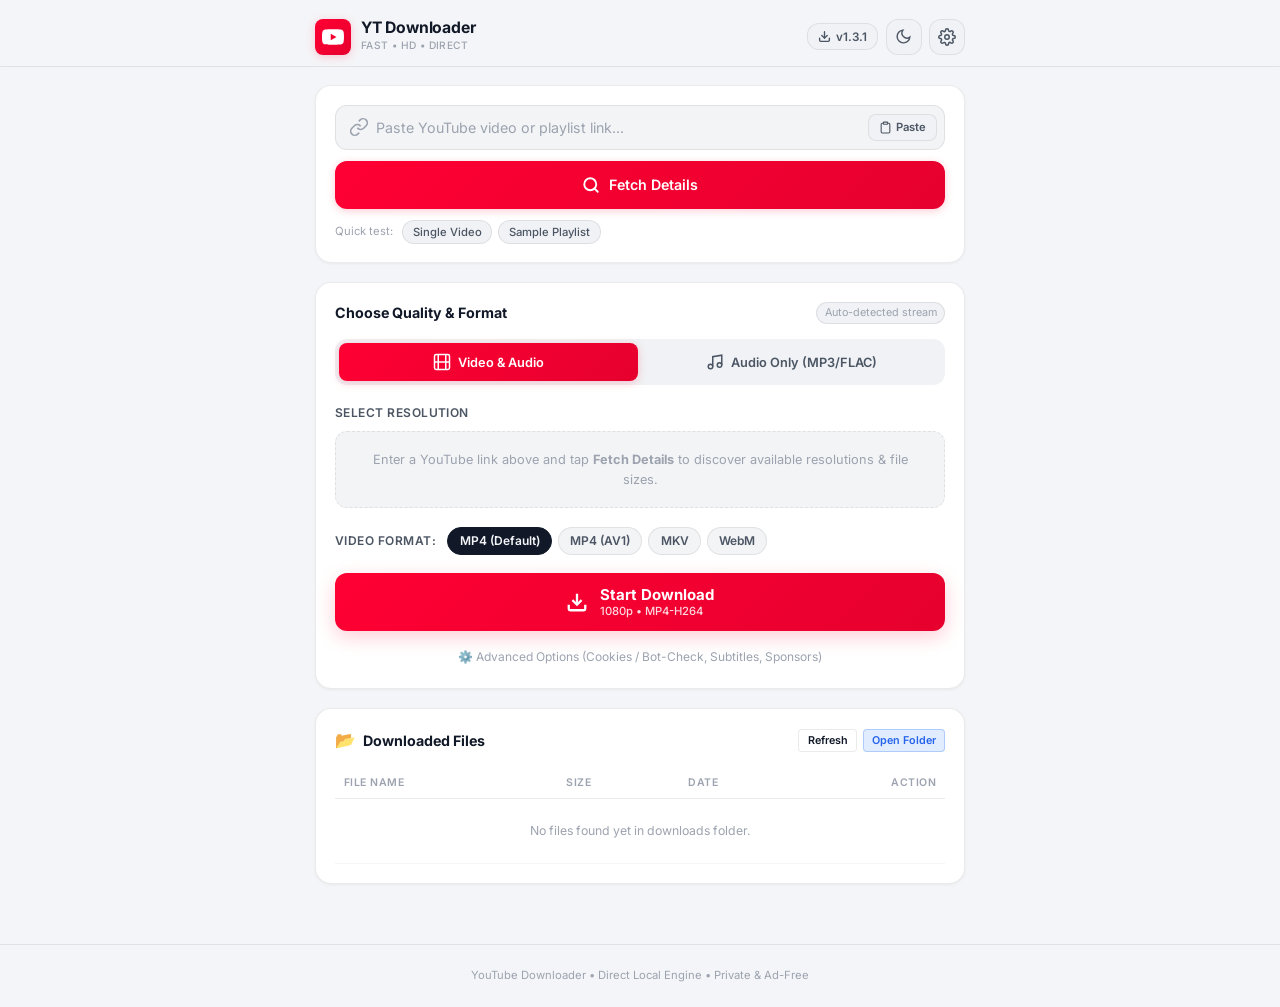
==== commit 4913440d: "feat(ui): add animated buffer spinner, tactile click states, and asynchronous inspection bridge" ====
--- a/static/index.html
+++ b/static/index.html
@@ -112,9 +112,18 @@
                 <span>Paste</span>
               </button>
             </div>
-            <button type="submit" class="btn-primary btn-fetch" id="btn-inspect">
+            <button type="submit" class="btn-primary btn-fetch" id="btn-inspect" aria-label="Fetch video details">
+              <svg class="btn-fetch-icon" id="inspect-icon" width="18" height="18" viewBox="0 0 24 24" fill="none" stroke="currentColor" stroke-width="2.5" stroke-linecap="round" stroke-linejoin="round">
+                <circle cx="11" cy="11" r="8"></circle>
+                <line x1="21" y1="21" x2="16.65" y2="16.65"></line>
+              </svg>
+              <div class="fetch-buffer-spinner hidden" id="inspect-spinner">
+                <svg class="buffer-icon-svg" viewBox="0 0 50 50">
+                  <circle class="buffer-path-bg" cx="25" cy="25" r="20" fill="none" stroke-width="5"></circle>
+                  <circle class="buffer-path" cx="25" cy="25" r="20" fill="none" stroke-width="5"></circle>
+                </svg>
+              </div>
               <span id="inspect-label">Fetch Details</span>
-              <div class="spinner hidden" id="inspect-spinner"></div>
             </button>
           </div>
         </form>
--- a/static/style.css
+++ b/static/style.css
@@ -447,24 +447,128 @@
   display: flex;
   align-items: center;
   justify-content: center;
-  gap: 0.5rem;
+  gap: 0.55rem;
   box-shadow: 0 4px 12px var(--brand-glow);
-  transition: all 0.2s var(--ease);
+  position: relative;
+  overflow: hidden;
+  user-select: none;
+  -webkit-user-select: none;
+  -webkit-tap-highlight-color: transparent;
+  transition: transform 0.12s cubic-bezier(0.4, 0, 0.2, 1),
+              box-shadow 0.15s cubic-bezier(0.4, 0, 0.2, 1),
+              filter 0.12s ease,
+              background 0.3s ease;
 }
 
 .btn-fetch:hover {
   transform: translateY(-1px);
-  box-shadow: 0 6px 16px var(--brand-glow);
-}
-
-.btn-fetch:active {
-  transform: scale(0.98);
+  box-shadow: 0 6px 18px var(--brand-glow);
+}
+
+/* Tactile click & press animation */
+.btn-fetch:active,
+.btn-fetch.btn-clicked {
+  transform: scale(0.92) !important;
+  box-shadow: 0 0 0 4px rgba(255, 0, 51, 0.35), 0 2px 4px var(--brand-glow) !important;
+  filter: brightness(1.25);
+  transition: transform 0.08s ease, box-shadow 0.08s ease !important;
+}
+
+.btn-fetch-icon {
+  flex-shrink: 0;
+  transition: opacity 0.2s ease, transform 0.2s ease;
+}
+
+/* Material / YouTube-style circular buffer animation */
+.fetch-buffer-spinner {
+  display: inline-flex;
+  align-items: center;
+  justify-content: center;
+  width: 20px;
+  height: 20px;
+  flex-shrink: 0;
+}
+
+.buffer-icon-svg {
+  width: 20px;
+  height: 20px;
+  animation: bufferRotate 1.2s linear infinite;
+}
+
+.buffer-path-bg {
+  stroke: rgba(255, 255, 255, 0.28);
+}
+
+.buffer-path {
+  stroke: #ffffff;
+  stroke-linecap: round;
+  stroke-dasharray: 80, 150;
+  stroke-dashoffset: 0;
+  animation: bufferDash 1.5s ease-in-out infinite;
+}
+
+@keyframes bufferRotate {
+  100% {
+    transform: rotate(360deg);
+  }
+}
+
+@keyframes bufferDash {
+  0% {
+    stroke-dasharray: 1, 150;
+    stroke-dashoffset: 0;
+  }
+  50% {
+    stroke-dasharray: 90, 150;
+    stroke-dashoffset: -35;
+  }
+  100% {
+    stroke-dasharray: 90, 150;
+    stroke-dashoffset: -125;
+  }
+}
+
+/* Ongoing Loading State with Shimmer & Glow */
+.btn-fetch.is-fetching,
+.btn-fetch.loading {
+  background: linear-gradient(110deg, #d60029 0%, #ff2a55 35%, #ff5277 50%, #ff2a55 65%, #d60029 100%);
+  background-size: 200% 100%;
+  animation: fetchShimmer 1.8s linear infinite, fetchPulseGlow 1.4s ease-in-out infinite alternate;
+  cursor: wait;
+}
+
+@keyframes fetchShimmer {
+  0% {
+    background-position: 200% 0;
+  }
+  100% {
+    background-position: -200% 0;
+  }
+}
+
+@keyframes fetchPulseGlow {
+  0% {
+    box-shadow: 0 0 10px rgba(255, 0, 51, 0.45);
+  }
+  100% {
+    box-shadow: 0 0 22px rgba(255, 0, 51, 0.85), 0 0 35px rgba(255, 59, 96, 0.35);
+  }
 }
 
 .btn-fetch:disabled {
-  opacity: 0.65;
-  cursor: not-allowed;
-  transform: none;
+  opacity: 0.85;
+  cursor: wait;
+}
+
+@keyframes inputShake {
+  0%, 100% { transform: translateX(0); }
+  20%, 60% { transform: translateX(-6px); }
+  40%, 80% { transform: translateX(6px); }
+}
+
+.input-shake {
+  animation: inputShake 0.4s ease-in-out;
+  border-color: var(--color-error) !important;
 }
 
 .quick-examples {
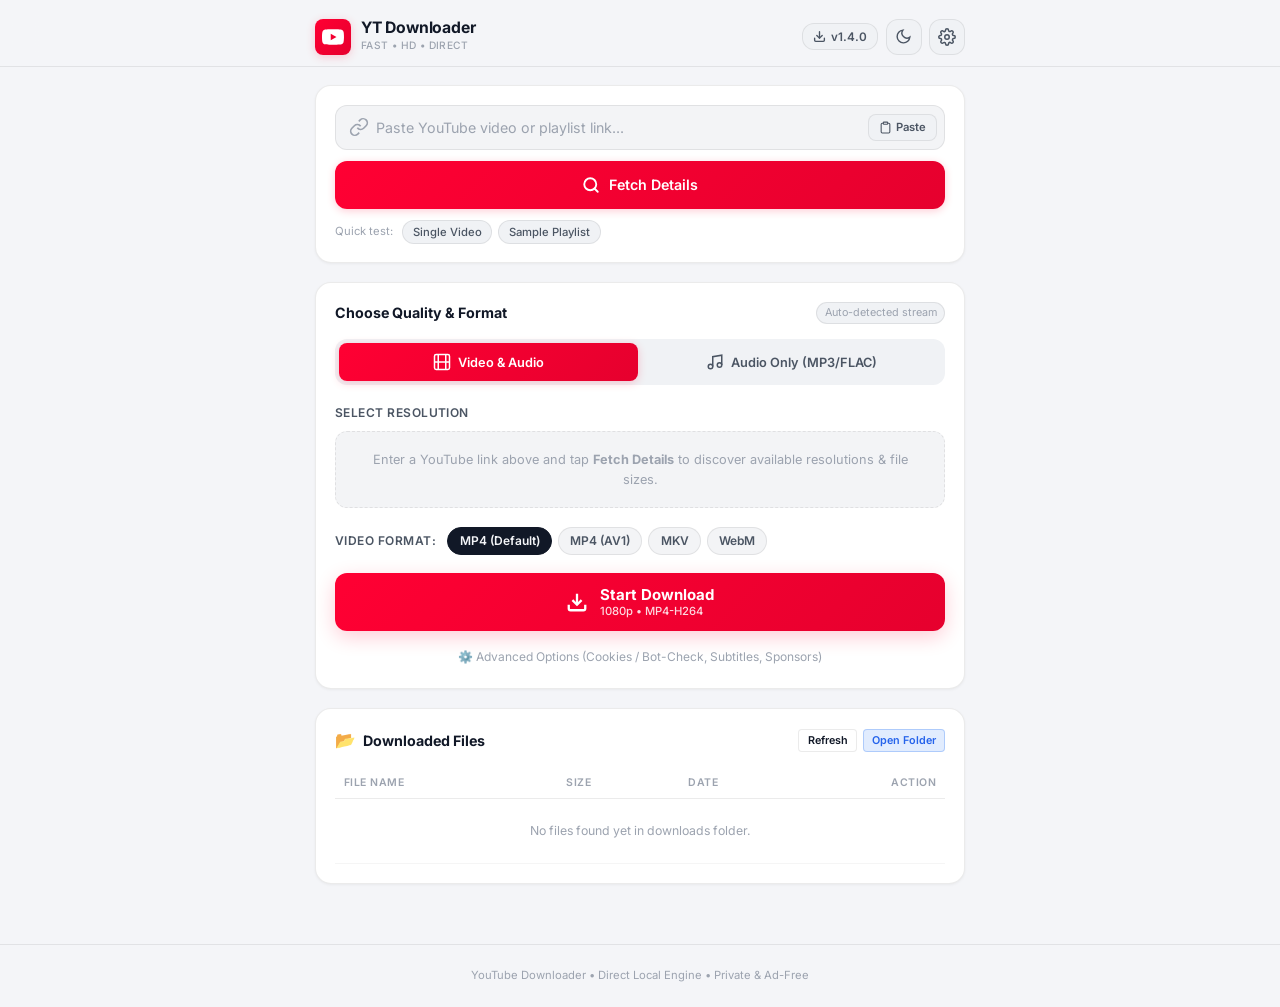
==== commit 475c4a55: "chore(release): bump version to v1.4.0" ====
--- a/static/index.html
+++ b/static/index.html
@@ -36,7 +36,7 @@
               <polyline points="7 10 12 15 17 10"></polyline>
               <line x1="12" y1="15" x2="12" y2="3"></line>
             </svg>
-            <span id="app-version-label">v1.3.1</span>
+            <span id="app-version-label">v1.4.0</span>
             <span class="update-indicator-dot hidden" id="update-badge-dot" title="Update available!"></span>
           </button>
 
@@ -587,7 +587,7 @@
             </svg>
           </div>
           <h4 class="update-status-heading">You are on the latest version!</h4>
-          <p class="update-status-desc">You are running <strong id="uptodate-version-tag">v1.3.1</strong>. No updates needed.</p>
+          <p class="update-status-desc">You are running <strong id="uptodate-version-tag">v1.4.0</strong>. No updates needed.</p>
         </div>
 
         <!-- State 3: Update Available -->
@@ -595,7 +595,7 @@
           <div class="update-version-row">
             <div class="version-chip current">
               <span class="v-label">Current</span>
-              <span class="v-val" id="modal-curr-ver">v1.3.1</span>
+              <span class="v-val" id="modal-curr-ver">v1.4.0</span>
             </div>
             <span class="version-arrow">➜</span>
             <div class="version-chip latest">
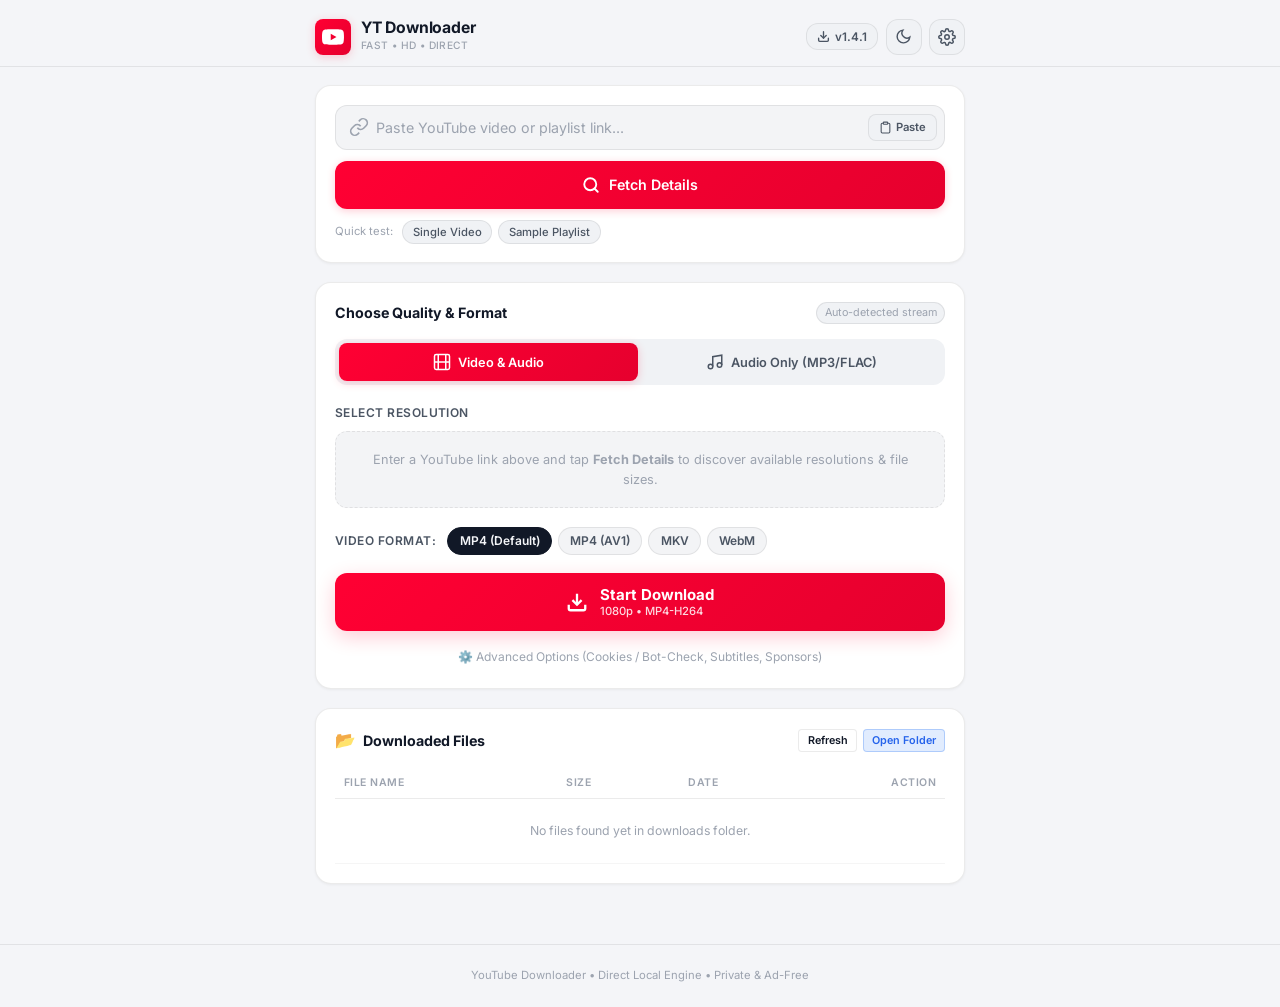
==== commit 23d7788c: "chore(release): bump version to v1.4.1 (yt-dlp 2026.10.26)" ====
--- a/static/index.html
+++ b/static/index.html
@@ -36,7 +36,7 @@
               <polyline points="7 10 12 15 17 10"></polyline>
               <line x1="12" y1="15" x2="12" y2="3"></line>
             </svg>
-            <span id="app-version-label">v1.4.0</span>
+            <span id="app-version-label">v1.4.1</span>
             <span class="update-indicator-dot hidden" id="update-badge-dot" title="Update available!"></span>
           </button>
 
@@ -587,7 +587,7 @@
             </svg>
           </div>
           <h4 class="update-status-heading">You are on the latest version!</h4>
-          <p class="update-status-desc">You are running <strong id="uptodate-version-tag">v1.4.0</strong>. No updates needed.</p>
+          <p class="update-status-desc">You are running <strong id="uptodate-version-tag">v1.4.1</strong>. No updates needed.</p>
         </div>
 
         <!-- State 3: Update Available -->
@@ -595,7 +595,7 @@
           <div class="update-version-row">
             <div class="version-chip current">
               <span class="v-label">Current</span>
-              <span class="v-val" id="modal-curr-ver">v1.4.0</span>
+              <span class="v-val" id="modal-curr-ver">v1.4.1</span>
             </div>
             <span class="version-arrow">➜</span>
             <div class="version-chip latest">
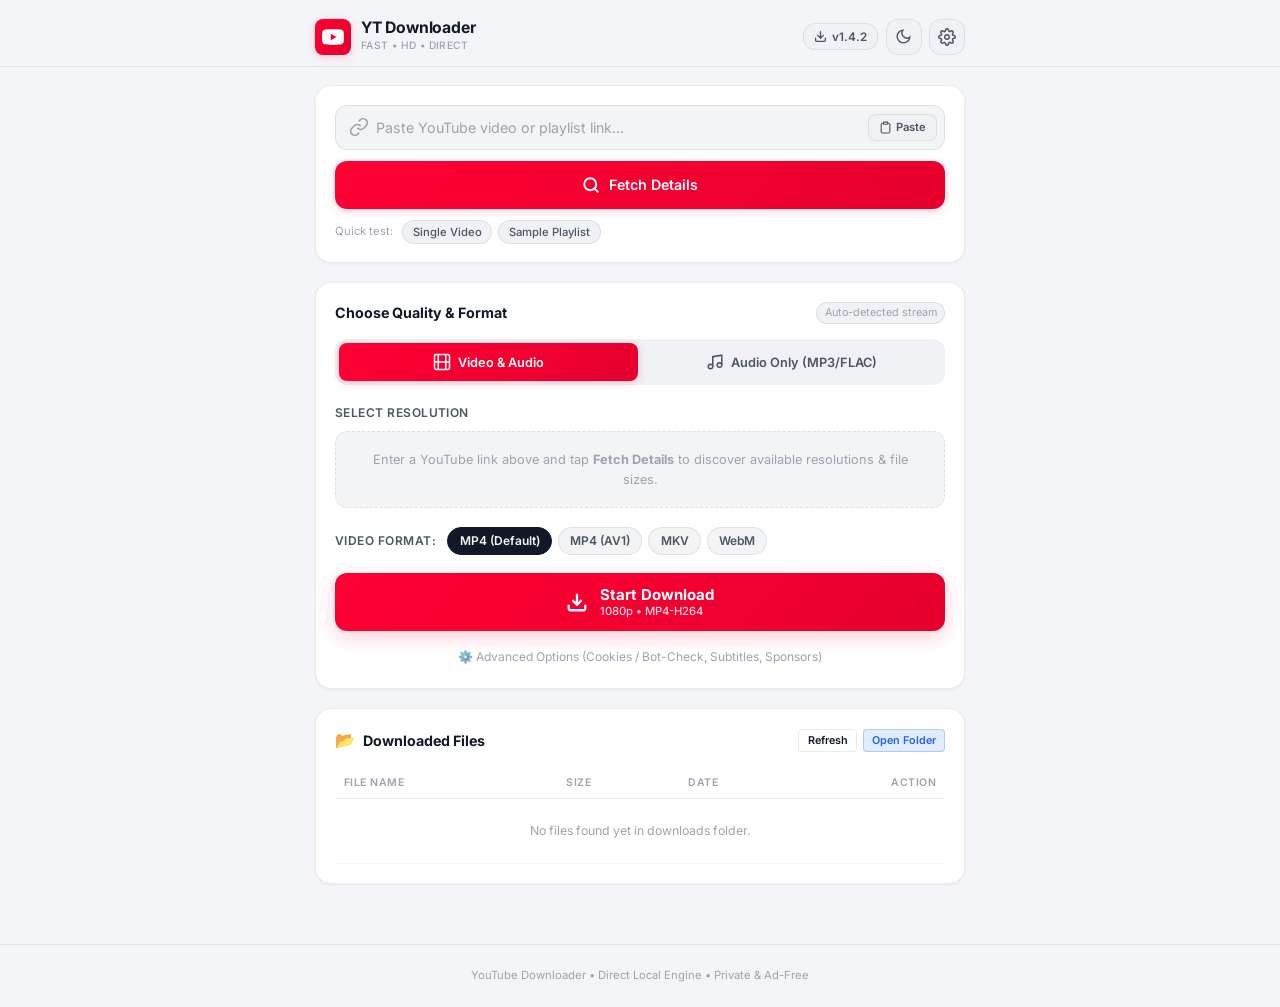
==== commit 27698b4a: "chore(release): bump version to v1.4.2 (yt-dlp 2026.11.23)" ====
--- a/static/index.html
+++ b/static/index.html
@@ -36,7 +36,7 @@
               <polyline points="7 10 12 15 17 10"></polyline>
               <line x1="12" y1="15" x2="12" y2="3"></line>
             </svg>
-            <span id="app-version-label">v1.4.1</span>
+            <span id="app-version-label">v1.4.2</span>
             <span class="update-indicator-dot hidden" id="update-badge-dot" title="Update available!"></span>
           </button>
 
@@ -587,7 +587,7 @@
             </svg>
           </div>
           <h4 class="update-status-heading">You are on the latest version!</h4>
-          <p class="update-status-desc">You are running <strong id="uptodate-version-tag">v1.4.1</strong>. No updates needed.</p>
+          <p class="update-status-desc">You are running <strong id="uptodate-version-tag">v1.4.2</strong>. No updates needed.</p>
         </div>
 
         <!-- State 3: Update Available -->
@@ -595,7 +595,7 @@
           <div class="update-version-row">
             <div class="version-chip current">
               <span class="v-label">Current</span>
-              <span class="v-val" id="modal-curr-ver">v1.4.1</span>
+              <span class="v-val" id="modal-curr-ver">v1.4.2</span>
             </div>
             <span class="version-arrow">➜</span>
             <div class="version-chip latest">
